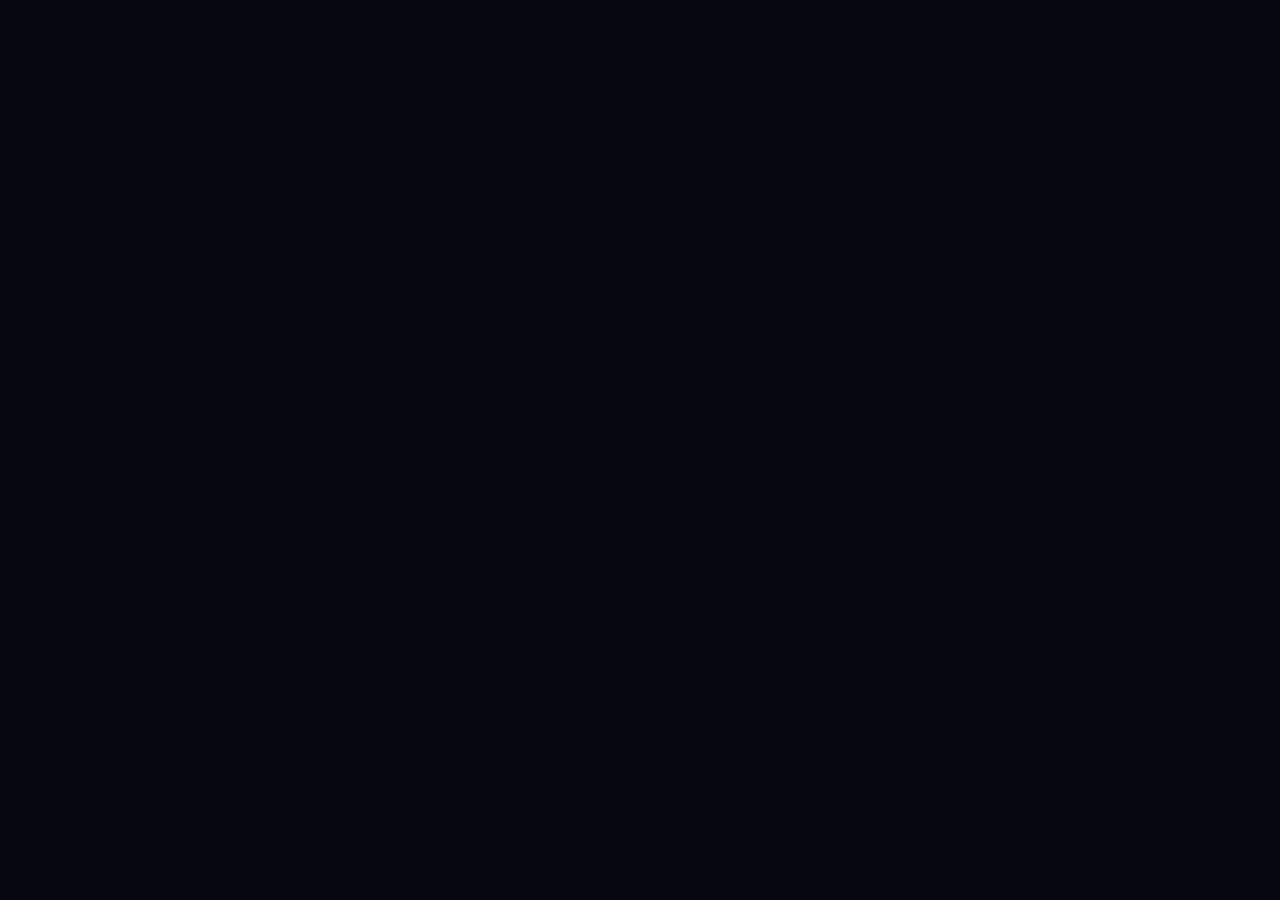
==== index.html @ 3761b4c8 "Move portfolio files to root" ====
<!DOCTYPE html>
<html lang="fr">

<head>
  <meta charset="UTF-8">
  <meta name="viewport" content="width=device-width, initial-scale=1.0">
  <meta name="theme-color" content="#070711">
  <meta name="description" content="PortfolioAI — Un portfolio premium dédié aux ingénieurs en intelligence artificielle, spécialistes du Machine Learning et développeurs de solutions intelligentes.">
  <meta name="author" content="Votre nom">

  <title>PortfolioAI — L'intelligence en action.</title>

  <link rel="preconnect" href="https://fonts.googleapis.com">
  <link rel="preconnect" href="https://fonts.gstatic.com" crossorigin>

  <link href="https://fonts.googleapis.com/css2?family=DM+Mono:wght@400;500&family=Inter:wght@400;500;600;700;800&family=Orbitron:wght@500;600;700;800&display=swap" rel="stylesheet">

  <link rel="stylesheet" href="style.css">
</head>

<body class="intro-active">

  <!-- INTRODUCTION CINÉMATOGRAPHIQUE -->

  <!--div class="intro" id="intro" aria-label="Introduction en cours de chargement">

    <canvas id="intro-canvas"></canvas>
    <div class="intro-grid"></div>

    <div class="intro-center">

      <div class="intro-orbit orbit-a"></div>
      <div class="intro-orbit orbit-b"></div>

      <div class="intro-core">
        <span>P</span>
      </div>

      <div class="intro-wordmark">
        PORTFOLIO<span>AI</span>
      </div>

      <div class="intro-caption">
        L'INTELLIGENCE / EN ACTION
      </div>

    </div>

    <div class="intro-bottom">

      <div class="intro-status">
        <span class="pulse-dot"></span>
        <span id="intro-progress-text">
          INITIALISATION DU RÉSEAU NEURONAL
        </span>
      </div>

      <div class="intro-progress">
        <span id="intro-progress-bar"></span>
      </div>

      <div class="intro-percent" id="intro-percent">
        00%
      </div>

    </div>

    <button class="skip-intro" id="skip-intro" type="button">
      PASSER L'INTRODUCTION <span>↗</span>
    </button>

  </div>-->



<div class="intro" id="intro" aria-label="Introduction en cours de chargement">

  <canvas id="intro-canvas"></canvas>
  <div class="intro-grid"></div>

  <div class="intro-center intro-new">

    <div class="neural-ring neural-ring-one"></div>
    <div class="neural-ring neural-ring-two"></div>
    <div class="neural-ring neural-ring-three"></div>

    <div class="intro-network">
      <span class="network-node node-a"></span>
      <span class="network-node node-b"></span>
      <span class="network-node node-c"></span>
      <span class="network-node node-d"></span>
      <span class="network-node node-e"></span>
    </div>

    <div class="intro-core">
      <span>AI</span>
    </div>

    <div class="intro-wordmark">
      PORTFOLIO<span>AI</span>
    </div>

    <div class="intro-caption">
      THINK / CREATE / INNOVATE
    </div>

  </div>

  <div class="intro-bottom">
    <div class="intro-status">
      <span class="pulse-dot"></span>
      <span id="intro-progress-text">INITIALISATION DU RÉSEAU NEURONAL</span>
    </div>

    <div class="intro-progress">
      <span id="intro-progress-bar"></span>
    </div>

    <div class="intro-percent" id="intro-percent">00%</div>
  </div>

  <!--button class="skip-intro" id="skip-intro" type="button">
    PASSER L'INTRODUCTION <span>↗</span>
  </button>

</div>


  <main id="main-site" class="main-site">

    <canvas id="universe-canvas" aria-hidden="true"></canvas>

    <div class="ambient ambient-one"></div>
    <div class="ambient ambient-two"></div>

    <!-- NAVIGATION -->

    <header class="navbar">

      <a class="brand" href="#home" aria-label="Accueil PortfolioAI">
        PORTFOLIO<span>AI.</span>
      </a>

      <nav class="nav-links" aria-label="Navigation principale">
        <a href="#home" class="active">Accueil</a>
        <a href="#about">À propos</a>
        <a href="#expertise">Expertises</a>
        <a href="#technology">Technologies</a>
        <a href="#projects">Projets</a>
        <a href="#journey">Parcours</a>
        <a href="#contact">Contact</a>
      </nav>

      <div class="nav-actions">

        <button
          class="icon-button"
          id="theme-toggle"
          type="button"
          aria-label="Passer au thème clair"
          title="Changer de thème"
        >☼</button>

        <button
          class="icon-button menu-toggle"
          id="menu-toggle"
          type="button"
          aria-label="Ouvrir le menu"
          aria-expanded="false"
        >☰</button>

      </div>

    </header>

    <!-- MENU MOBILE -->

    <div class="mobile-menu" id="mobile-menu">

      <button
        class="mobile-close"
        id="close-menu"
        type="button"
        aria-label="Fermer le menu"
      >×</button>

      <nav aria-label="Navigation mobile">
        <a href="#home">Accueil <span>01</span></a>
        <a href="#about">À propos <span>02</span></a>
        <a href="#expertise">Expertises <span>03</span></a>
        <a href="#technology">Technologies <span>04</span></a>
        <a href="#projects">Projets <span>05</span></a>
        <a href="#journey">Parcours <span>06</span></a>
        <a href="#contact">Contact <span>07</span></a>
      </nav>

      <p>L'INTELLIGENCE / EN ACTION</p>

    </div>

    <!-- SECTION HERO -->

    <section class="hero section-shell" id="home">

      <!-- VIDEO BACKGROUND -->

      <video class="hero-video" autoplay muted loop playsinline aria-hidden="true">
        <source src="../assets/vidro.mp4" type="video/mp4">
      </video>

      <div class="hero-copy">

        <div class="eyebrow">
          <span class="status-dot"></span>
          PORTFOLIO TECHNOLOGIQUE
          <span class="eyebrow-line"></span>
          <span class="mono">DEPUIS 2026</span>
        </div>

        <p class="hero-kicker">
          BONJOUR, JE SUIS <span id="hero-name">ALEX MORGAN</span>.
        </p>

        <h1>
          CONCEVOIR<br>
          <span class="gradient-text">L'INATTENDU.</span>
        </h1>

        <p class="hero-description">
          Je transforme des idées ambitieuses et des problématiques complexes
          en solutions numériques innovantes, en associant expertise technique,
          créativité et approche centrée sur l'utilisateur.
        </p>

        <div class="hero-actions">

          <a class="button button-primary" href="#projects">
            Découvrir mes projets <span>↗</span>
          </a>

          <a class="button button-ghost" href="#contact">
            Entrer en contact <span>↗</span>
          </a>

        </div>

        <div class="hero-meta">
          <span><i></i> OUVERT AUX COLLABORATIONS</span>
          <span class="meta-divider"></span>
          <span>LOCALISATION : VOTRE VILLE</span>
        </div>

        <div class="hero-specialties">
          <span>INTELLIGENCE ARTIFICIELLE</span>
          <span>INNOVATION NUMÉRIQUE</span>
          <span>DÉVELOPPEMENT LOGICIEL</span>
        </div>

      </div>

      <div class="hero-scroll">
        <span>DÉFILER POUR EXPLORER</span>
        <i></i>
      </div>

      <div class="hero-index mono">01 — 07</div>

    </section>

    <!-- CHIFFRES CLÉS -->

    <section class="metrics section-shell reveal" aria-label="Aperçu du portfolio">

      <div class="metric">
        <strong data-count="06">06</strong>
        <span>PROJETS DE DÉMONSTRATION</span>
      </div>

      <div class="metric">
        <strong data-count="04">04</strong>
        <span>DOMAINES D'EXPERTISE</span>
      </div>

      <div class="metric">
        <strong data-count="12">12</strong>
        <span>TECHNOLOGIES</span>
      </div>

      <div class="metric">
        <strong>∞</strong>
        <span>IDÉES À EXPLORER</span>
      </div>

    </section>

    <!-- À PROPOS -->

    <section class="section-shell section-block" id="about">

      <div class="section-heading reveal">

        <div>
          <p class="section-index">01 / MA PHILOSOPHIE</p>

          <h2>
            LA CURIOSITÉ EN MOTEUR.<br>
            <span class="gradient-text">L'INNOVATION EN OBJECTIF.</span>
          </h2>
        </div>

        <p class="section-intro">
          La technologie prend toute sa valeur lorsqu'elle permet de concrétiser
          des idées utiles et porteuses de sens. Cette conviction guide chacune
          de mes expériences, conceptions et réalisations.
        </p>

      </div>

      <div class="about-layout">

        <div class="about-art reveal">

          <div class="about-frame">

            <div class="about-orb">
              <span>P</span>
            </div>

            <div class="about-coordinate mono">
              35°46' N<br>
              05°49' W
            </div>

            <div class="about-frame-caption">
              RÉFLÉCHIR / CONCEVOIR / AMÉLIORER
            </div>

          </div>

          <div class="about-stamp">
            PORTFOLIO<br>
            <b>LABORATOIRE AI</b>
            <span>VOL. 01 — 2026</span>
          </div>

        </div>

        <div class="about-content reveal">

          <p class="lead">
            Un esprit créatif à la rencontre de
            <span>la technologie</span>, de l'ingénierie et de l'innovation.
          </p>

          <p>
            J'aime transformer des problématiques complexes en solutions
            techniques structurées et accessibles. Mon approche associe
            expérimentation, rigueur dans le développement et attention
            portée aux besoins des utilisateurs.
          </p>

          <p>
            De la conception de modèles prédictifs à l'intégration de
            technologies intelligentes dans des applications, je considère
            qu'une excellente solution technologique doit être avant tout
            utile, compréhensible et responsable.
          </p>

          <div class="about-facts">

            <div>
              <span>01</span>
              <b>Esprit d'analyse</b>
              <small>Apprendre, expérimenter et remettre en question.</small>
            </div>

            <div>
              <span>02</span>
              <b>Vision produit</b>
              <small>Transformer des idées en expériences concrètes.</small>
            </div>

            <div>
              <span>03</span>
              <b>Approche humaine</b>
              <small>Créer avec clarté, attention et responsabilité.</small>
            </div>

          </div>

          <a class="text-link" href="#contact">
            ÉCHANGEONS ENSEMBLE <span>↗</span>
          </a>

        </div>

      </div>

    </section>

    <!-- EXPERTISES 

    <section class="section-shell section-block" id="expertise">

      <div class="section-heading reveal">

        <div>
          <p class="section-index">02 / MES DOMAINES</p>

          <h2>
            DOMAINES<br>
            <span class="gradient-text">D'EXPERTISE.</span>
          </h2>
        </div>

        <p class="section-intro">
          Un ensemble de compétences complémentaires pour concevoir,
          développer et intégrer des solutions technologiques innovantes.
        </p>

      </div>

      <div class="expertise-grid" id="expertise-grid"></div>

    </section>-->

    
<!-- EXPERTISES -->

<section class="section-shell section-block" id="expertise">

  <div class="section-heading reveal">

    <div>
      <p class="section-index">02 / MES DOMAINES</p>

      <h2>
        DOMAINES<br>
        <span class="gradient-text">D'EXPERTISE.</span>
      </h2>
    </div>

    <p class="section-intro">
      Un ensemble de compétences complémentaires pour concevoir,
      développer et intégrer des solutions technologiques innovantes.
    </p>

  </div>

  <div class="expertise-grid" id="expertise-grid"></div>

  <!-- AI ROBOT -->

  <div class="domains-robot">

    <div class="robot-aura"></div>

    <div class="robot">

      <div class="robot-antenna"></div>

      <div class="robot-head">

        <div class="robot-ear left"></div>
        <div class="robot-ear right"></div>

        <div class="robot-face">
          <span class="robot-eye"></span>
          <span class="robot-eye"></span>
        </div>

      </div>

      <div class="robot-neck"></div>

      <div class="robot-body">

        <div class="robot-light"></div>
        <div class="robot-chest">AI</div>

      </div>

      <div class="robot-arm left"></div>
      <div class="robot-arm right"></div>

      <div class="robot-leg left"></div>
      <div class="robot-leg right"></div>

    </div>

    <p class="robot-caption">ARTIFICIAL INTELLIGENCE</p>

    <span class="robot-subcaption">
      THINK / CREATE / INNOVATE
    </span>

  </div>

</section>


    <!-- TECHNOLOGIES -->

    <section class="section-shell section-block" id="technology">

      <div class="section-heading reveal">

        <div>
          <p class="section-index">03 / MON ENVIRONNEMENT TECHNIQUE</p>

          <h2>
            LA TECHNOLOGIE<br>
            <span class="gradient-text">EN ACTION.</span>
          </h2>
        </div>

        <p class="section-intro">
          Les outils prennent toute leur valeur lorsqu'ils permettent
          de résoudre des problèmes concrets. Voici les technologies
          qui constituent la base de mes réalisations.
        </p>

      </div>

      <div class="technology-layout">

        <div class="technology-intro reveal">

          <span class="tech-orbit">✳</span>

          <p class="mono">ENVIRONNEMENT TECHNIQUE / 2026</p>

          <h3>
            De la donnée brute<br>
            à l'impact concret.
          </h3>

          <p>
            Un écosystème flexible couvrant le développement de modèles,
            l'ingénierie logicielle, le traitement des données
            et le déploiement d'applications.
          </p>

          <div class="tech-note">
            <span class="pulse-dot"></span>
            EN CONSTANTE ÉVOLUTION
          </div>

        </div>

        <div class="technology-groups" id="technology-groups"></div>

      </div>

      <div class="skill-strip reveal" id="skill-strip"></div>

    </section>

    <!-- PROJETS -->

    <section class="section-shell section-block" id="projects">

      <div class="section-heading reveal">

        <div>
          <p class="section-index">04 / MES RÉALISATIONS</p>

          <h2>
            DES IDÉES<br>
            <span class="gradient-text">AU CONCRET.</span>
          </h2>
        </div>

        <p class="section-intro">
          Une sélection de projets conceptuels et de démonstrations
          techniques. Chaque réalisation explore une manière différente
          de transformer la technologie en valeur ajoutée.
        </p>

      </div>

      <div class="project-toolbar reveal">

        <div class="project-filters" id="project-filters">

          <button class="filter-btn active" data-filter="all">
            TOUS <span>06</span>
          </button>

          <button class="filter-btn" data-filter="ml">
            APPRENTISSAGE AUTOMATIQUE
          </button>

          <button class="filter-btn" data-filter="vision">
            VISION PAR ORDINATEUR
          </button>

          <button class="filter-btn" data-filter="genai">
            IA GÉNÉRATIVE
          </button>

          <button class="filter-btn" data-filter="data">
            SCIENCE DES DONNÉES
          </button>

        </div>

        <span class="mono project-count" id="project-count">
          06 PROJETS
        </span>

      </div>

      <div class="projects-grid" id="projects-grid"></div>

    </section>

    <!-- PARCOURS -->

    <section class="section-shell section-block" id="journey">

      <div class="section-heading reveal">

        <div>
          <p class="section-index">05 / MON PARCOURS</p>

          <h2>
            APPRENDRE SANS CESSE.<br>
            <span class="gradient-text">PROGRESSER TOUJOURS.</span>
          </h2>
        </div>

        <p class="section-intro">
          Une présentation du parcours professionnel et académique,
          des expériences pratiques et des différentes étapes
          de développement des compétences.
        </p>

      </div>

      <div class="journey-grid">

        <div class="journey-column reveal">

          <div class="column-heading">
            <span>01</span>
            <h3>EXPÉRIENCE PROFESSIONNELLE</h3>
          </div>

          <div class="timeline" id="experience-list"></div>

        </div>

        <div class="journey-column reveal">

          <div class="column-heading">
            <span>02</span>
            <h3>FORMATION</h3>
          </div>

          <div class="timeline" id="education-list"></div>

        </div>

      </div>

      <div class="certifications reveal">

        <div class="column-heading">
          <span>03</span>
          <h3>FORMATIONS ET CERTIFICATIONS</h3>
        </div>

        <div class="certification-list" id="certification-list"></div>

      </div>

    </section>

    <!-- RECHERCHE ET SERVICES -->

    <section class="section-shell section-block" id="research">

      <div class="section-heading reveal">

        <div>
          <p class="section-index">06 / AU-DELÀ DU CODE</p>

          <h2>
            DES QUESTIONS QUI<br>
            <span class="gradient-text">FONT AVANCER.</span>
          </h2>
        </div>

        <p class="section-intro">
          Les projets les plus intéressants commencent souvent par
          une meilleure question. Ces thématiques reflètent des
          centres d'intérêt et des pistes d'exploration.
        </p>

      </div>

      <div class="research-grid" id="research-grid"></div>

      <div class="services-heading reveal">

        <p class="section-index">MES DOMAINES D'INTERVENTION</p>

        <h3>
          DE L'IDÉE À LA<br>
          <span class="gradient-text">RÉALISATION.</span>
        </h3>

      </div>

      <div class="services-grid" id="services-grid"></div>

    </section>

    <!-- CONTACT -->

    <section class="section-shell section-block contact-section" id="contact">

      <div class="contact-panel reveal">

        <div class="contact-visual">

          <div class="contact-signal signal-a"></div>
          <div class="contact-signal signal-b"></div>
          <div class="contact-signal signal-c"></div>

          <div class="contact-center">
            P<span>AI</span>
          </div>

          <p class="mono">CANAL OUVERT / 24.7</p>

        </div>

        <div class="contact-copy">

          <p class="section-index">07 / DONNONS VIE À VOS IDÉES</p>

          <h2>
            UN PROJET<br>
            <span class="gradient-text">À CONCRÉTISER ?</span>
          </h2>

          <p>
            Vous avez une idée ambitieuse, une problématique à résoudre
            ou un projet qui nécessite une approche technologique innovante ?
            Échangeons sur les possibilités de collaboration.
          </p>

          <div class="contact-details">

            <a id="contact-email" href="mailto:hello@example.com">
              hello@example.com
            </a>

            <span id="contact-location">
              Votre ville, votre pays
            </span>

          </div>

          <div class="social-links">

            <a id="linkedin-link" href="#" target="_blank" rel="noopener">
              LINKEDIN ↗
            </a>

            <a id="github-link" href="#" target="_blank" rel="noopener">
              GITHUB ↗
            </a>

            <a id="scholar-link" href="#" target="_blank" rel="noopener">
              GOOGLE SCHOLAR ↗
            </a>

          </div>

        </div>

      </div>

      <form class="contact-form reveal" id="contact-form">

        <div class="form-heading">

          <span class="section-index">ENVOYER UN MESSAGE</span>
          <span class="mono">FORMULAIRE / 001</span>

        </div>

        <div class="form-row">

          <label>
            VOTRE NOM
            <input
              name="name"
              type="text"
              placeholder="Votre nom"
              required
            >
          </label>

          <label>
            ADRESSE E-MAIL
            <input
              name="email"
              type="email"
              placeholder="vous@exemple.com"
              required
            >
          </label>

        </div>

        <label>
          OBJET
          <input
            name="subject"
            type="text"
            placeholder="Quel est le sujet de votre message ?"
            required
          >
        </label>

        <label>
          MESSAGE
          <textarea
            name="message"
            rows="5"
            placeholder="Présentez-nous brièvement votre idée ou votre projet..."
            required
          ></textarea>
        </label>

        <button class="button button-primary" type="submit">
          PRÉPARER L'E-MAIL <span>↗</span>
        </button>

        <p class="form-note" id="form-note">
          Ce formulaire de démonstration ouvre votre application de messagerie
          par défaut. Connectez un service backend pour recevoir directement
          les messages.
        </p>

      </form>

    </section>

    <!-- PIED DE PAGE -->

    <footer class="footer section-shell">

      <div class="footer-top">

        <a class="brand" href="#home">
          PORTFOLIO<span>AI.</span>
        </a>

        <p>
          CONCEVOIR L'INTELLIGENCE.<br>
          IMAGINER LE FUTUR.
        </p>

        <a class="back-top" href="#home">
          RETOUR EN HAUT ↑
        </a>

      </div>

      <div class="footer-bottom">

        <span>
          © <span id="year"></span> PORTFOLIOAI. MODÈLE DE PORTFOLIO.
        </span>

        <span>
          CONÇU POUR LES SPÉCIALISTES DE L'INTELLIGENCE ARTIFICIELLE.
        </span>

        <span class="mono">
          FIN DE TRANSMISSION_
        </span>

      </div>

    </footer>

    <button
      class="back-to-top"
      id="back-to-top"
      type="button"
      aria-label="Retour en haut de page"
    >↑</button>

  </main>

  <!-- FENÊTRE DÉTAILS DU PROJET -->

  <div class="project-modal" id="project-modal" aria-hidden="true">

    <div class="modal-backdrop" data-close-modal></div>

    <article
      class="modal-card"
      role="dialog"
      aria-modal="true"
      aria-labelledby="modal-title"
    >

      <button
        class="modal-close"
        id="modal-close"
        type="button"
        aria-label="Fermer les détails du projet"
      >×</button>

      <div id="modal-content"></div>

    </article>

  </div>

  <script src="script.js"></script>

</body>
</html>
---- style.css ----
/* ==========================================================
   SYNAPSE AI — PREMIUM PORTFOLIO TEMPLATE
   Dark / Light themes • Responsive • Cinematic motion
========================================================== */
:root{
  color-scheme:dark;
  --bg:#070711;--bg-2:#0b0b18;--panel:#101020;--panel-2:#141428;
  --text:#f4f5ff;--muted:#9699b1;--faint:#626780;
  --cyan:#49e8f5;--purple:#a77bff;--blue:#6b8cff;
  --line:rgba(190,205,255,.13);--line-strong:rgba(73,232,245,.28);
  --glass:rgba(15,17,35,.72);--shadow:0 25px 80px rgba(0,0,0,.35);
  --gradient:linear-gradient(115deg,var(--cyan),#8d9cff 52%,var(--purple));
  --heading:"Orbitron",sans-serif;--body:"Inter",sans-serif;--mono:"DM Mono",monospace;
  --max:1200px;--ease:cubic-bezier(.2,.75,.25,1);
}
body.light-theme{
  color-scheme:light;
  --bg:#f4f6fc;--bg-2:#edf0f9;--panel:#fff;--panel-2:#f8f9ff;
  --text:#15182c;--muted:#626a83;--faint:#858ca2;
  --line:rgba(30,42,82,.13);--line-strong:rgba(20,153,176,.3);
  --glass:rgba(255,255,255,.82);--shadow:0 25px 70px rgba(42,57,100,.11);
}
*{box-sizing:border-box;margin:0;padding:0}
html{scroll-behavior:smooth;scroll-padding-top:100px}
body{font-family:var(--body);background:var(--bg);color:var(--text);line-height:1.7;overflow-x:hidden;transition:background .4s,color .4s}
body.no-scroll{overflow:hidden}
button,input,textarea{font:inherit}
button,a{-webkit-tap-highlight-color:transparent}
button{cursor:pointer}
a{color:inherit;text-decoration:none}
::selection{background:var(--cyan);color:#071018}
::-webkit-scrollbar{width:8px}::-webkit-scrollbar-track{background:var(--bg)}::-webkit-scrollbar-thumb{background:linear-gradient(var(--cyan),var(--purple));border-radius:10px}
.gradient-text{background:var(--gradient);-webkit-background-clip:text;background-clip:text;color:transparent}
.mono{font-family:var(--mono)}
.section-shell{width:min(var(--max),calc(100% - 64px));margin-inline:auto;position:relative}
.section-block{padding-block:125px}
.main-site{position:relative;isolation:isolate;min-height:100vh;opacity:1;visibility:visible}
#universe-canvas{position:fixed;inset:0;width:100%;height:100%;z-index:-2;pointer-events:none;opacity:.34}
.ambient{position:fixed;width:420px;height:420px;border-radius:50%;filter:blur(100px);opacity:.12;z-index:-1;pointer-events:none}
.ambient-one{background:var(--cyan);top:10%;left:-260px}.ambient-two{background:var(--purple);right:-260px;top:48%}

/* INTRO */
.intro{position:fixed;inset:0;z-index:10000;background:#05050d;display:grid;place-items:center;overflow:hidden;opacity:1;visibility:visible;transition:opacity 1s ease,visibility 1s ease}
.intro.hidden{opacity:0;visibility:hidden;pointer-events:none}
#intro-canvas{position:absolute;inset:0;width:100%;height:100%;opacity:.85}
.intro-grid{position:absolute;inset:0;background-image:linear-gradient(rgba(90,190,220,.045) 1px,transparent 1px),linear-gradient(90deg,rgba(90,190,220,.045) 1px,transparent 1px);background-size:55px 55px;mask-image:radial-gradient(ellipse at center,#000 5%,transparent 75%)}
.intro-center{position:relative;width:300px;height:300px;display:grid;place-items:center}
.intro-core{width:94px;height:94px;border:1px solid rgba(73,232,245,.7);border-radius:28px;display:grid;place-items:center;transform:rotate(45deg);background:linear-gradient(145deg,rgba(73,232,245,.16),rgba(167,123,255,.13));box-shadow:0 0 50px rgba(73,232,245,.2),inset 0 0 35px rgba(73,232,245,.15);animation:corePulse 2.4s ease-in-out infinite}
.intro-core span{font:800 38px var(--heading);color:#eaffff;transform:rotate(-45deg);text-shadow:0 0 22px var(--cyan)}
.intro-orbit{position:absolute;border:1px solid rgba(73,232,245,.25);border-radius:50%;width:210px;height:210px;animation:orbit 8s linear infinite}
.orbit-a{border-left-color:var(--cyan);border-bottom-color:transparent}.orbit-b{width:270px;height:145px;border-color:rgba(167,123,255,.4);transform:rotate(-35deg);animation:orbit 11s linear infinite reverse}
.intro-wordmark{position:absolute;top:calc(50% + 105px);font:700 17px var(--heading);letter-spacing:5px;color:#f6fbff}
.intro-wordmark span{color:var(--cyan)}
.intro-caption{position:absolute;top:calc(50% + 135px);font:10px var(--mono);letter-spacing:3px;color:#77839d}
.intro-bottom{position:absolute;bottom:9%;left:50%;transform:translateX(-50%);width:min(410px,75vw);color:#aeb9cb}
.intro-status{font:10px var(--mono);letter-spacing:2px;display:flex;gap:10px;align-items:center;margin-bottom:13px}
.pulse-dot,.status-dot{display:inline-block;width:7px;height:7px;border-radius:50%;background:var(--cyan);box-shadow:0 0 12px var(--cyan);animation:pulse 1.4s infinite}
.intro-progress{height:2px;background:rgba(255,255,255,.14);overflow:hidden}
#intro-progress-bar{display:block;height:100%;width:0;background:linear-gradient(90deg,var(--cyan),var(--purple));box-shadow:0 0 15px var(--cyan);transition:width .08s linear}
.intro-percent{font:10px var(--mono);text-align:right;margin-top:8px;color:var(--cyan)}
.skip-intro{position:absolute;right:5%;bottom:8%;border:1px solid rgba(255,255,255,.2);background:transparent;color:#dce6f7;padding:11px 15px;font:10px var(--mono);letter-spacing:1.5px;transition:.3s}
.skip-intro:hover{border-color:var(--cyan);color:var(--cyan)}
@keyframes corePulse{50%{box-shadow:0 0 80px rgba(73,232,245,.4),inset 0 0 45px rgba(73,232,245,.25);transform:rotate(45deg) scale(1.06)}}
@keyframes orbit{to{transform:rotate(360deg)}}
@keyframes pulse{50%{opacity:.35;transform:scale(.7)}}

/* NAV */
.navbar{height:88px;width:min(var(--max),calc(100% - 64px));margin:auto;display:flex;align-items:center;justify-content:space-between;border-bottom:1px solid var(--line);position:relative;z-index:20}
.brand{font:800 17px var(--heading);letter-spacing:1.5px}.brand span{color:var(--cyan)}
.nav-links{display:flex;gap:27px;align-items:center}.nav-links a{font:10px var(--mono);letter-spacing:.6px;color:var(--muted);transition:.25s}.nav-links a:hover,.nav-links a.active{color:var(--text)}
.nav-links a.active:after{content:"";display:block;width:15px;height:2px;background:var(--cyan);margin-top:7px}
.nav-actions{display:flex;gap:9px}.icon-button{width:39px;height:39px;border:1px solid var(--line);border-radius:50%;background:var(--glass);color:var(--text);font-size:19px;transition:.25s}.icon-button:hover{border-color:var(--cyan);color:var(--cyan);transform:translateY(-2px)}.menu-toggle{display:none}
.mobile-menu{display:none}

/* HERO */
.hero{min-height:680px;padding-block:100px 115px;display:grid;grid-template-columns:1.05fr .95fr;align-items:center;gap:35px}
.hero-copy{position:relative;z-index:2}.eyebrow,.section-index{font:10px var(--mono);letter-spacing:2px;color:var(--cyan);display:flex;align-items:center;gap:10px}.eyebrow-line{width:42px;height:1px;background:var(--line-strong)}.eyebrow .mono{color:var(--faint);font-size:9px}
.hero-kicker{margin-top:35px;color:var(--muted);font:11px var(--mono);letter-spacing:2px}.hero-kicker span{color:var(--text)}
.hero h1{font:800 clamp(44px,6vw,79px)/1.12 var(--heading);letter-spacing:-3px;margin:15px 0 22px}.hero-description{max-width:540px;color:var(--muted);font-size:15px;line-height:1.9}
.hero-actions{display:flex;flex-wrap:wrap;gap:13px;margin-top:32px}.button{display:inline-flex;align-items:center;justify-content:center;gap:20px;padding:14px 19px;font:10px var(--mono);letter-spacing:.7px;border:1px solid var(--line);transition:transform .25s,border .25s,background .25s}.button:hover{transform:translateY(-3px)}.button-primary{background:linear-gradient(110deg,rgba(73,232,245,.15),rgba(167,123,255,.15));border-color:rgba(73,232,245,.5);color:var(--text)}.button-primary:hover{border-color:var(--cyan);box-shadow:0 10px 35px rgba(73,232,245,.12)}.button-primary span{font-size:16px;color:var(--cyan)}.button-ghost{color:var(--muted)}.button-ghost:hover{color:var(--text);border-color:var(--cyan)}
.hero-meta{display:flex;align-items:center;gap:15px;margin-top:33px;color:var(--faint);font:9px var(--mono);letter-spacing:1px}.hero-meta span:first-child{display:flex;align-items:center;gap:8px}.hero-meta i{width:6px;height:6px;border-radius:50%;background:#6ef0ad;box-shadow:0 0 10px #6ef0ad}.meta-divider{width:24px;height:1px;background:var(--line)}
.hero-specialties{display:flex;flex-wrap:wrap;gap:8px;margin-top:26px}.hero-specialties span{font:8px var(--mono);letter-spacing:1px;color:var(--muted);border:1px solid var(--line);padding:7px 9px}
.hero-visual{height:500px;position:relative;display:grid;place-items:center;isolation:isolate}.visual-grid{position:absolute;inset:4%;background-image:linear-gradient(var(--line) 1px,transparent 1px),linear-gradient(90deg,var(--line) 1px,transparent 1px);background-size:38px 38px;mask-image:radial-gradient(ellipse,#000,transparent 72%);opacity:.5}.visual-glow{position:absolute;width:270px;height:270px;border-radius:50%;background:radial-gradient(circle,rgba(73,232,245,.2),rgba(167,123,255,.1) 45%,transparent 72%);filter:blur(20px)}
.core-rings{position:absolute;border:1px solid rgba(73,232,245,.3);border-radius:50%;transform:rotate(-25deg)}.ring-outer{width:390px;height:240px;border-style:dashed;animation:orbit 30s linear infinite}.ring-middle{width:330px;height:330px;border-color:rgba(167,123,255,.4);animation:orbit 22s linear infinite reverse}.ring-inner{width:230px;height:230px;border-top-color:var(--cyan);border-bottom-color:transparent;animation:orbit 12s linear infinite}
.neural-core{width:160px;height:160px;border-radius:42%;display:grid;place-items:center;background:linear-gradient(145deg,rgba(73,232,245,.18),rgba(167,123,255,.16));border:1px solid rgba(73,232,245,.5);box-shadow:0 0 70px rgba(73,232,245,.16),inset 0 0 45px rgba(73,232,245,.14);transform:rotate(45deg);animation:float 5s ease-in-out infinite}.core-inner{transform:rotate(-45deg);display:flex;flex-direction:column;align-items:center}.core-inner span{font:800 54px var(--heading);color:#fff;text-shadow:0 0 25px var(--cyan)}.core-inner small{font:8px var(--mono);letter-spacing:2px;color:var(--cyan);text-align:center}
.orbit-node{position:absolute;border:1px solid var(--line-strong);background:var(--glass);backdrop-filter:blur(10px);padding:9px 12px;font:9px var(--mono);color:var(--cyan);box-shadow:var(--shadow)}.orbit-node b{color:var(--text);font-weight:500;margin-left:6px}.node-one{top:18%;left:3%}.node-two{right:1%;top:43%}.node-three{bottom:13%;left:13%}
.visual-label{position:absolute;display:flex;flex-direction:column;gap:4px;font:8px var(--mono);letter-spacing:1px;color:var(--faint)}.visual-label b{font-weight:500;color:var(--cyan)}.label-top{top:6%;right:5%}.label-bottom{bottom:5%;right:5%}.visual-cross{position:absolute;color:var(--cyan);opacity:.6;font:18px var(--mono)}.cross-one{top:24%;right:17%}.cross-two{bottom:25%;left:4%}
@keyframes float{50%{transform:rotate(45deg) translateY(-12px)}}
.hero-scroll{position:absolute;bottom:30px;left:0;display:flex;align-items:center;gap:14px;color:var(--faint);font:9px var(--mono);letter-spacing:1.5px}.hero-scroll i{height:1px;width:50px;background:var(--cyan);position:relative}.hero-scroll i:after{content:"";position:absolute;right:0;top:-3px;width:7px;height:7px;border-right:1px solid var(--cyan);border-top:1px solid var(--cyan);transform:rotate(45deg)}
.hero-index{position:absolute;bottom:30px;right:0;color:var(--faint);font-size:10px}

/* METRICS */
.metrics{display:grid;grid-template-columns:repeat(4,1fr);border-block:1px solid var(--line);padding-block:29px}
.metric{padding:4px 30px;border-right:1px solid var(--line);display:flex;align-items:center;gap:15px}.metric:first-child{padding-left:0}.metric:last-child{border:0}.metric strong{font:600 29px var(--heading);color:var(--text)}.metric span{font:9px var(--mono);letter-spacing:1px;color:var(--muted);max-width:95px;line-height:1.5}

/* SECTION HEADINGS */
.section-heading{display:grid;grid-template-columns:1.1fr .7fr;align-items:end;gap:60px;margin-bottom:55px}.section-index{margin-bottom:19px}.section-heading h2,.contact-copy h2{font:700 clamp(35px,4.5vw,58px)/1.22 var(--heading);letter-spacing:-1.8px}.section-intro{max-width:400px;color:var(--muted);font-size:13px;line-height:1.9;padding-bottom:6px}

/* ABOUT */
.about-layout{display:grid;grid-template-columns:.85fr 1.15fr;gap:85px;align-items:center}.about-art{position:relative;min-height:390px}.about-frame{position:absolute;inset:0 45px 25px 0;border:1px solid var(--line);background:linear-gradient(145deg,rgba(73,232,245,.07),rgba(167,123,255,.06));overflow:hidden;display:grid;place-items:center}.about-frame:before,.about-frame:after{content:"";position:absolute;width:170px;height:170px;border:1px solid var(--line);transform:rotate(45deg)}.about-frame:after{width:260px;height:260px;border-color:rgba(73,232,245,.13)}
.about-orb{width:145px;height:145px;border:1px solid var(--cyan);border-radius:40%;display:grid;place-items:center;transform:rotate(45deg);background:radial-gradient(circle,rgba(73,232,245,.18),rgba(167,123,255,.08));box-shadow:0 0 65px rgba(73,232,245,.15)}.about-orb span{font:800 55px var(--heading);color:var(--text);transform:rotate(-45deg);text-shadow:0 0 22px var(--cyan)}
.about-coordinate{position:absolute;top:22px;left:22px;color:var(--faint);font-size:9px;line-height:1.8}.about-frame-caption{position:absolute;bottom:17px;left:20px;color:var(--cyan);font:9px var(--mono);letter-spacing:2px}.about-stamp{position:absolute;right:0;bottom:0;padding:17px 21px;background:var(--panel-2);border:1px solid var(--line);font:11px var(--heading);letter-spacing:2px;line-height:1.6;box-shadow:var(--shadow)}.about-stamp b{color:var(--cyan)}.about-stamp span{display:block;color:var(--faint);font:8px var(--mono);margin-top:7px}
.about-content .lead{font-size:24px;font-weight:600;line-height:1.45;margin-bottom:20px}.about-content .lead span{color:var(--cyan)}.about-content>p:not(.lead){font-size:13px;color:var(--muted);line-height:1.95;margin-bottom:15px}
.about-facts{display:grid;grid-template-columns:repeat(3,1fr);gap:14px;margin:30px 0}.about-facts div{border-top:1px solid var(--line);padding-top:13px}.about-facts span{font:9px var(--mono);color:var(--cyan)}.about-facts b{display:block;font-size:11px;margin:7px 0}.about-facts small{display:block;color:var(--faint);font-size:10px;line-height:1.6}
.text-link{font:10px var(--mono);letter-spacing:1.5px;color:var(--cyan);display:inline-flex;gap:15px;align-items:center}.text-link span{font-size:17px}

/* EXPERTISE */
.expertise-grid{display:grid;grid-template-columns:repeat(4,1fr);gap:14px}.expertise-card{min-height:275px;padding:24px;border:1px solid var(--line);background:linear-gradient(145deg,var(--glass),transparent);position:relative;overflow:hidden;transition:.35s var(--ease)}.expertise-card:after{content:"";position:absolute;width:150px;height:150px;border-radius:50%;right:-85px;bottom:-85px;background:var(--cyan);filter:blur(70px);opacity:.12}.expertise-card:hover{transform:translateY(-7px);border-color:var(--line-strong);box-shadow:var(--shadow)}.card-top{display:flex;justify-content:space-between;align-items:center}.card-number{font:10px var(--mono);color:var(--faint)}.card-symbol{font-size:25px;color:var(--cyan)}.expertise-card h3{font-size:17px;margin:35px 0 12px}.expertise-card p{font-size:11px;line-height:1.8;color:var(--muted)}.card-tags{display:flex;flex-wrap:wrap;gap:6px;margin-top:20px}.card-tags span{font:8px var(--mono);color:var(--faint);border:1px solid var(--line);padding:5px 7px}

/* TECHNOLOGY */
.technology-layout{display:grid;grid-template-columns:.75fr 1.25fr;gap:70px}.technology-intro{padding:25px 0}.tech-orbit{width:65px;height:65px;border:1px solid var(--line-strong);border-radius:50%;display:grid;place-items:center;color:var(--cyan);font-size:30px;box-shadow:0 0 30px rgba(73,232,245,.1);margin-bottom:27px}.technology-intro>p:first-of-type{font-size:9px;color:var(--cyan);letter-spacing:2px}.technology-intro h3{font:600 25px/1.5 var(--heading);margin:14px 0}.technology-intro>p:last-of-type{font-size:12px;color:var(--muted);line-height:1.9;max-width:310px}.tech-note{margin-top:28px;color:var(--faint);font:9px var(--mono);letter-spacing:1px;display:flex;gap:10px;align-items:center}
.technology-groups{display:grid;grid-template-columns:repeat(2,1fr);gap:12px}.technology-card{border:1px solid var(--line);background:var(--glass);padding:20px}.technology-card h4{font-size:12px;margin:8px 0 14px}.technology-card .mono{font-size:8px;color:var(--cyan);letter-spacing:1.4px}.technology-items{display:flex;flex-wrap:wrap;gap:7px}.technology-items span{font-size:10px;color:var(--muted);background:var(--panel-2);border:1px solid var(--line);padding:6px 9px}
.skill-strip{display:flex;flex-wrap:wrap;gap:9px;margin-top:26px}.skill-strip span{font:9px var(--mono);color:var(--muted);border:1px solid var(--line);padding:8px 11px}

/* PROJECTS */
.project-toolbar{display:flex;justify-content:space-between;align-items:center;gap:20px;margin-bottom:25px}.project-filters{display:flex;flex-wrap:wrap;gap:7px}.filter-btn{border:1px solid var(--line);background:transparent;color:var(--muted);padding:9px 12px;font:8px var(--mono);letter-spacing:.7px;transition:.25s}.filter-btn:hover,.filter-btn.active{border-color:var(--cyan);color:var(--text);background:rgba(73,232,245,.07)}.filter-btn span{color:var(--cyan);margin-left:4px}.project-count{font-size:9px;color:var(--faint);white-space:nowrap}
.projects-grid{display:grid;grid-template-columns:repeat(3,1fr);gap:16px}.project-card{border:1px solid var(--line);background:var(--glass);overflow:hidden;transition:.35s var(--ease);display:flex;flex-direction:column}.project-card:hover{transform:translateY(-6px);border-color:var(--line-strong);box-shadow:var(--shadow)}.project-visual{height:190px;position:relative;overflow:hidden;display:grid;place-items:center;background:radial-gradient(circle at 50% 45%,rgba(73,232,245,.15),transparent 42%),linear-gradient(135deg,rgba(73,232,245,.045),rgba(167,123,255,.09))}.project-visual:before{content:"";position:absolute;inset:0;background-image:linear-gradient(var(--line) 1px,transparent 1px),linear-gradient(90deg,var(--line) 1px,transparent 1px);background-size:26px 26px;opacity:.5}.project-visual:after{content:"";position:absolute;width:150px;height:150px;border:1px solid rgba(73,232,245,.28);border-radius:50%;box-shadow:0 0 0 20px rgba(73,232,245,.025),0 0 0 40px rgba(167,123,255,.025);animation:orbit 24s linear infinite}.project-glyph{z-index:1;font:600 48px var(--heading);color:var(--cyan);text-shadow:0 0 30px rgba(73,232,245,.6)}.project-id{position:absolute;top:14px;left:15px;font:9px var(--mono);color:var(--faint);z-index:2}.project-type{position:absolute;bottom:13px;right:14px;font:8px var(--mono);letter-spacing:1px;color:var(--muted);z-index:2}
.project-body{padding:22px;display:flex;flex-direction:column;flex:1}.project-category{font:8px var(--mono);letter-spacing:1.5px;color:var(--cyan)}.project-body h3{font-size:18px;margin:9px 0 7px}.project-body>p{font-size:11px;line-height:1.8;color:var(--muted);min-height:60px}.project-tech{display:flex;flex-wrap:wrap;gap:6px;margin:16px 0 20px}.project-tech span{font:8px var(--mono);color:var(--faint);border:1px solid var(--line);padding:5px 7px}.project-open{margin-top:auto;border:0;border-top:1px solid var(--line);padding:13px 0 0;background:none;color:var(--text);display:flex;justify-content:space-between;font:9px var(--mono);letter-spacing:1px}.project-open span{color:var(--cyan);font-size:15px}

/* JOURNEY */
.journey-grid{display:grid;grid-template-columns:1fr 1fr;gap:70px}.column-heading{display:flex;align-items:center;gap:14px;border-bottom:1px solid var(--line);padding-bottom:17px;margin-bottom:23px}.column-heading>span{font:10px var(--mono);color:var(--cyan)}.column-heading h3{font:12px var(--heading);letter-spacing:1.5px}.timeline-item{position:relative;padding:0 0 28px 24px;border-left:1px solid var(--line)}.timeline-item:before{content:"";position:absolute;left:-4px;top:4px;width:7px;height:7px;border-radius:50%;background:var(--cyan);box-shadow:0 0 12px var(--cyan)}.timeline-date{font:9px var(--mono);letter-spacing:1px;color:var(--cyan)}.timeline-item h4{font-size:14px;margin:7px 0 3px}.timeline-place{font-size:10px;color:var(--muted)}.timeline-item p{font-size:10px;line-height:1.8;color:var(--faint);margin-top:9px}.certifications{margin-top:35px}.certification-list{display:grid;grid-template-columns:repeat(3,1fr);gap:12px}.certification-item{border:1px solid var(--line);padding:16px;background:var(--glass)}.certification-item span{font:8px var(--mono);color:var(--cyan)}.certification-item h4{font-size:11px;margin:7px 0}.certification-item p{font-size:9px;color:var(--muted)}

/* RESEARCH & SERVICES */
.research-grid{display:grid;grid-template-columns:repeat(3,1fr);gap:13px}.research-card{border:1px solid var(--line);padding:22px;background:var(--glass);min-height:190px}.research-card>span{font:9px var(--mono);color:var(--cyan)}.research-card h3{font-size:14px;margin:18px 0 8px}.research-card p{font-size:10px;color:var(--muted);line-height:1.8}.services-heading{margin:85px 0 25px}.services-heading h3{font:600 27px/1.4 var(--heading);margin-top:12px}.services-grid{display:grid;grid-template-columns:repeat(4,1fr);gap:12px}.service-card{border-top:1px solid var(--line-strong);padding:20px 17px;background:linear-gradient(180deg,rgba(73,232,245,.05),transparent)}.service-card span{font:10px var(--mono);color:var(--cyan)}.service-card h4{font-size:12px;margin:18px 0 8px}.service-card p{font-size:10px;color:var(--muted);line-height:1.8}

/* CONTACT */
.contact-section{padding-top:40px}.contact-panel{display:grid;grid-template-columns:.8fr 1.2fr;border:1px solid var(--line);background:var(--glass);min-height:420px}.contact-visual{position:relative;display:grid;place-items:center;overflow:hidden;border-right:1px solid var(--line);background:radial-gradient(circle,rgba(73,232,245,.12),transparent 65%)}.contact-signal{position:absolute;width:240px;height:240px;border:1px solid rgba(73,232,245,.22);border-radius:50%;animation:orbit 15s linear infinite}.signal-b{width:190px;height:190px;border-color:rgba(167,123,255,.4);animation-duration:10s;animation-direction:reverse}.signal-c{width:290px;height:100px;border-radius:50%;transform:rotate(40deg);border-color:rgba(73,232,245,.2)}.contact-center{font:800 55px var(--heading);color:var(--text);text-shadow:0 0 25px var(--cyan)}.contact-center span{color:var(--cyan);font-size:22px}.contact-visual>p{position:absolute;bottom:25px;font:9px var(--mono);letter-spacing:2px;color:var(--faint)}
.contact-copy{padding:55px}.contact-copy h2{margin:13px 0 20px}.contact-copy>p:not(.section-index){font-size:12px;color:var(--muted);line-height:1.9;max-width:500px}.contact-details{display:flex;flex-wrap:wrap;gap:20px;margin:25px 0 19px;font:10px var(--mono)}.contact-details a{color:var(--cyan)}.contact-details span{color:var(--muted)}.social-links{display:flex;gap:20px;flex-wrap:wrap}.social-links a{font:9px var(--mono);letter-spacing:1px;color:var(--muted);transition:.2s}.social-links a:hover{color:var(--cyan)}
.contact-form{margin-top:22px;border:1px solid var(--line);padding:30px;background:var(--panel)}.form-heading{display:flex;justify-content:space-between;margin-bottom:23px}.form-heading .mono{font-size:9px;color:var(--faint)}.contact-form label{display:block;font:9px var(--mono);letter-spacing:1px;color:var(--muted);margin-bottom:17px}.form-row{display:grid;grid-template-columns:1fr 1fr;gap:15px}.contact-form input,.contact-form textarea{display:block;width:100%;margin-top:9px;background:var(--bg-2);border:1px solid var(--line);padding:13px;color:var(--text);outline:0;font:11px var(--body);resize:vertical;transition:.2s}.contact-form input:focus,.contact-form textarea:focus{border-color:var(--cyan)}.contact-form .button{margin-top:4px}.form-note{font-size:9px;color:var(--faint);margin-top:14px}

/* FOOTER / MODAL */
.footer{padding-block:55px 25px;border-top:1px solid var(--line)}.footer-top{display:flex;align-items:center;justify-content:space-between;padding-bottom:35px}.footer-top p{font:9px/1.8 var(--mono);letter-spacing:1.5px;color:var(--muted)}.back-top{font:9px var(--mono);color:var(--cyan);letter-spacing:1px}.footer-bottom{border-top:1px solid var(--line);padding-top:20px;display:flex;justify-content:space-between;gap:15px;flex-wrap:wrap;font:8px var(--mono);letter-spacing:.7px;color:var(--faint)}
.back-to-top{position:fixed;right:25px;bottom:25px;width:42px;height:42px;border:1px solid var(--line-strong);background:var(--glass);color:var(--cyan);font-size:18px;z-index:30;opacity:0;visibility:hidden;transform:translateY(10px);transition:.25s}.back-to-top.visible{opacity:1;visibility:visible;transform:none}
.project-modal{position:fixed;inset:0;z-index:9000;display:grid;place-items:center;padding:20px;opacity:0;visibility:hidden;transition:.3s}.project-modal.active{opacity:1;visibility:visible}.modal-backdrop{position:absolute;inset:0;background:rgba(2,4,12,.78);backdrop-filter:blur(9px)}.modal-card{position:relative;width:min(650px,100%);max-height:85vh;overflow:auto;background:var(--panel);border:1px solid var(--line-strong);padding:38px;transform:translateY(20px);transition:.3s}.project-modal.active .modal-card{transform:none}.modal-close{position:absolute;right:16px;top:12px;border:0;background:none;color:var(--muted);font-size:28px}.modal-card .section-index{margin-bottom:13px}.modal-card h2{font:600 27px var(--heading);margin-bottom:10px}.modal-card p{font-size:12px;color:var(--muted);line-height:1.9;margin:13px 0}.modal-tech{display:flex;flex-wrap:wrap;gap:7px;margin-top:20px}.modal-tech span{font:9px var(--mono);border:1px solid var(--line);padding:7px;color:var(--cyan)}

/* REVEAL */
.reveal{opacity:0;transform:translateY(24px);transition:opacity .75s var(--ease),transform .75s var(--ease)}.reveal.is-visible{opacity:1;transform:none}
body.intro-active .main-site{opacity:1;visibility:visible}
@media(prefers-reduced-motion:reduce){*,*:before,*:after{scroll-behavior:auto!important;animation-duration:.01ms!important;animation-iteration-count:1!important;transition-duration:.01ms!important}.reveal{opacity:1;transform:none}}

/* RESPONSIVE */
@media(max-width:1050px){.nav-links{gap:14px}.nav-links a{font-size:9px}.hero{gap:5px}.hero-visual{transform:scale(.88)}.expertise-grid,.services-grid{grid-template-columns:repeat(2,1fr)}.projects-grid{grid-template-columns:repeat(2,1fr)}.technology-layout{gap:35px}}
@media(max-width:800px){.section-shell,.navbar{width:min(100% - 40px,var(--max))}.navbar{height:72px}.nav-links{display:none}.menu-toggle{display:block}.mobile-menu{display:block;position:fixed;inset:0;z-index:1000;background:var(--bg);padding:90px 9vw 40px;transform:translateX(100%);transition:transform .45s var(--ease)}.mobile-menu.active{transform:none}.mobile-close{position:absolute;right:8vw;top:25px;border:1px solid var(--line);background:none;color:var(--text);font-size:27px;width:42px;height:42px}.mobile-menu nav{display:flex;flex-direction:column}.mobile-menu nav a{font:600 clamp(23px,5vw,38px) var(--heading);padding:13px 0;border-bottom:1px solid var(--line);display:flex;justify-content:space-between}.mobile-menu nav span{font:10px var(--mono);color:var(--cyan)}.mobile-menu>p{position:absolute;bottom:35px;font:9px var(--mono);letter-spacing:2px;color:var(--faint)}
.hero{grid-template-columns:1fr;padding-block:75px 90px;min-height:auto}.hero-copy{max-width:650px}.hero-visual{height:420px;transform:none;margin-top:10px}.hero-scroll{bottom:25px}.hero-index{bottom:25px}.section-block{padding-block:90px}.section-heading{grid-template-columns:1fr;gap:20px;margin-bottom:38px}.section-intro{max-width:570px}.about-layout{gap:45px}.journey-grid{gap:35px}.contact-copy{padding:38px}.metrics{grid-template-columns:repeat(2,1fr);row-gap:20px}.metric:nth-child(2){border-right:0}.metric:nth-child(3){padding-left:0}.metric:nth-child(4){border-right:0}}
@media(max-width:560px){.section-shell,.navbar{width:calc(100% - 34px)}.hero{padding-top:62px}.hero h1{font-size:clamp(39px,12vw,59px);letter-spacing:-2px}.hero-description{font-size:13px}.hero-meta{flex-wrap:wrap}.hero-visual{height:340px;transform:scale(.9);margin-inline:-20px}.ring-outer{width:320px;height:200px}.ring-middle{width:270px;height:270px}.ring-inner{width:200px;height:200px}.neural-core{width:130px;height:130px}.core-inner span{font-size:43px}.node-one{left:0}.node-two{right:0}.node-three{left:3%}.visual-label{font-size:7px}.metrics{padding-block:22px}.metric{padding:5px 12px;gap:10px}.metric strong{font-size:23px}.metric span{font-size:8px}.section-block{padding-block:72px}.section-heading h2,.contact-copy h2{font-size:clamp(31px,9vw,44px)}.about-layout{grid-template-columns:1fr;gap:35px}.about-art{min-height:310px}.about-frame{right:35px}.about-facts{gap:9px}.about-facts b{font-size:10px}.about-facts small{font-size:9px}.expertise-grid,.projects-grid,.research-grid,.services-grid{grid-template-columns:1fr}.expertise-card{min-height:220px}.technology-layout{grid-template-columns:1fr;gap:25px}.technology-intro{padding:0}.technology-groups{grid-template-columns:1fr 1fr}.project-toolbar{align-items:flex-start;flex-direction:column}.project-filters{gap:6px}.filter-btn{padding:8px}.journey-grid{grid-template-columns:1fr;gap:35px}.certification-list{grid-template-columns:1fr}.contact-panel{grid-template-columns:1fr}.contact-visual{min-height:260px;border-right:0;border-bottom:1px solid var(--line)}.contact-copy{padding:28px 23px}.form-row{grid-template-columns:1fr;gap:0}.contact-form{padding:22px}.footer-top{align-items:flex-start;gap:20px;flex-wrap:wrap}.footer-top p{order:3;width:100%}.footer-bottom{flex-direction:column}.modal-card{padding:30px 22px}.intro-center{transform:scale(.82)}.skip-intro{right:18px;bottom:20px}.intro-bottom{bottom:10%;width:70vw}}






/* ==========================================
   PORTFOLIOAI — HERO ROBOT VISUAL
========================================== */

.hero-visual {
  position: relative;
  isolation: isolate;
  overflow: hidden;
  min-height: 520px;
  height: 520px;
  display: flex;
  align-items: center;
  justify-content: center;
}

/* Background grid */
.hero-visual .visual-grid {
  position: absolute;
  inset: 0;
  z-index: 0;
  background-image:
    linear-gradient(rgba(70, 160, 255, 0.055) 1px, transparent 1px),
    linear-gradient(90deg, rgba(70, 160, 255, 0.055) 1px, transparent 1px);
  background-size: 42px 42px;
  mask-image: radial-gradient(ellipse at center, black, transparent 75%);
  pointer-events: none;
}

/* Blue atmospheric glow */
.hero-visual .visual-glow {
  position: absolute;
  width: 75%;
  aspect-ratio: 1;
  right: 5%;
  top: 10%;
  z-index: 1;
  border-radius: 50%;
  background: radial-gradient(
    circle,
    rgba(0, 145, 255, 0.25) 0%,
    rgba(45, 70, 255, 0.12) 35%,
    transparent 72%
  );
  filter: blur(35px);
  animation: robotGlow 5s ease-in-out infinite alternate;
  pointer-events: none;
}

/* Main robot image */
.hero-robot {
  display: block;
  position: relative;
  z-index: 2;
  width: 100%;
  height: 100%;
  object-fit: contain;
  object-position: center;
  opacity: 1;
  visibility: visible;
  filter:
    drop-shadow(0 0 25px rgba(0, 153, 255, 0.22))
    drop-shadow(0 0 65px rgba(50, 80, 255, 0.13));
  animation: robotFloat 6s ease-in-out infinite;
  pointer-events: none;
}

/* Blend image with website background */
.robot-overlay {
  position: absolute;
  inset: 0;
  z-index: 3;
  pointer-events: none;
  background:
    linear-gradient(
      90deg,
      rgba(7, 7, 17, 0.25) 0%,
      transparent 30%,
      transparent 75%,
      rgba(7, 7, 17, 0.12) 100%
    ),
    linear-gradient(
      0deg,
      rgba(7, 7, 17, 0.35) 0%,
      transparent 30%,
      transparent 80%,
      rgba(7, 7, 17, 0.12) 100%
    );
}

/* Technical labels */
.hero-visual .visual-label {
  position: absolute;
  z-index: 4;
  display: flex;
  flex-direction: column;
  gap: 7px;
  padding: 12px 15px;
  background: rgba(7, 12, 28, 0.65);
  border: 1px solid rgba(91, 174, 255, 0.22);
  backdrop-filter: blur(12px);
  -webkit-backdrop-filter: blur(12px);
}

.hero-visual .visual-label span {
  color: rgba(210, 225, 255, 0.55);
  font-family: "DM Mono", monospace;
  font-size: 9px;
  letter-spacing: 1.5px;
}

.hero-visual .visual-label b {
  color: #65caff;
  font-family: "DM Mono", monospace;
  font-size: 11px;
  font-weight: 500;
  letter-spacing: 1px;
}

.hero-visual .label-top {
  top: 12%;
  left: 2%;
}

.hero-visual .label-bottom {
  bottom: 12%;
  right: 2%;
}

/* Decorative crosses */
.hero-visual .visual-cross {
  position: absolute;
  z-index: 4;
  color: #55bfff;
  font-size: 20px;
  opacity: 0.75;
  text-shadow: 0 0 15px #168cff;
  animation: crossPulse 3s ease-in-out infinite;
}

.hero-visual .cross-one {
  top: 23%;
  right: 10%;
}

.hero-visual .cross-two {
  bottom: 25%;
  left: 10%;
  animation-delay: 1.5s;
}

/* Animations */
@keyframes robotFloat {
  0%, 100% {
    transform: translateY(0);
  }

  50% {
    transform: translateY(-12px);
  }
}

@keyframes robotGlow {
  from {
    opacity: 0.65;
    transform: scale(0.92);
  }

  to {
    opacity: 1;
    transform: scale(1.08);
  }
}

@keyframes crossPulse {
  0%, 100% {
    opacity: 0.35;
  }

  50% {
    opacity: 1;
  }
}

/* Responsive */
@media (max-width: 800px) {
  .hero-visual {
    min-height: 440px;
    height: 440px;
    width: 100%;
  }
}

@media (max-width: 560px) {
  .hero-visual {
    min-height: 350px;
    height: 350px;
    margin-top: 25px;
  }

  .hero-visual .visual-label {
    padding: 8px 10px;
  }

  .hero-visual .visual-label span {
    font-size: 7px;
  }

  .hero-visual .visual-label b {
    font-size: 9px;
  }
}

/* Accessibility */
@media (prefers-reduced-motion: reduce) {
  .hero-robot,
  .hero-visual .visual-glow,
  .hero-visual .visual-cross {
    animation: none;
  }
}




/* HERO BACKGROUND ROBOT */

.hero {
  position: relative;
  isolation: isolate;
  overflow: hidden;
}

.hero-background {
  position: absolute;
  inset: 0;
  width: 100%;
  height: 100%;
  object-fit: cover;
  object-position: center;
  opacity: 0.32;
  z-index: -1;
  pointer-events: none;
  mask-image: linear-gradient(
    to right,
    transparent 0%,
    black 25%,
    black 85%,
    transparent 100%
  );
}

.hero-copy {
  position: relative;
  z-index: 2;
}

.hero-visual {
  position: relative;
  z-index: 1;
}

/* Hide the old separate robot */
.hero-visual .hero-robot {
  display: none;
}

@media (max-width: 800px) {
  .hero-background {
    object-position: 60% center;
    opacity: 0.22;
  }
}




/* =====================================
   HERO VIDEO BACKGROUND
===================================== */

.hero {
  position: relative;
  isolation: isolate;
  overflow: hidden;
}

/* Background video */
.hero-video {
  position: absolute;
  inset: 0;
  width: 100%;
  height: 100%;
  object-fit: cover;
  object-position: center;
  opacity: 0.4;
  z-index: 0;
  pointer-events: none;
}

/* Dark overlay */
.hero::before {
  content: "";
  position: absolute;
  inset: 0;
  background: linear-gradient(
    90deg,
    rgba(7, 7, 17, 0.88) 0%,
    rgba(7, 7, 17, 0.45) 50%,
    rgba(7, 7, 17, 0.75) 100%
  );
  z-index: 1;
  pointer-events: none;
}

/* Content above video */
.hero-copy,
.hero-scroll,
.hero-index {
  position: relative;
  z-index: 2;
}

/* Mobile */
@media (max-width: 800px) {
  .hero-video {
    object-position: center;
    opacity: 0.3;
  }

  .hero::before {
    background: rgba(7, 7, 17, 0.65);
  }
}






/* ==========================================
   PORTFOLIOAI — NEW NEURAL INTRO
========================================== */

.intro-new {
  width: 340px;
  height: 340px;
}

.intro-new .intro-core {
  width: 112px;
  height: 112px;
  border-radius: 50%;
  transform: none;
  background:
    radial-gradient(circle at 35% 30%,
      rgba(73,232,245,.28),
      rgba(20,30,65,.85) 65%);
  border: 1px solid rgba(73,232,245,.65);
  box-shadow:
    0 0 35px rgba(73,232,245,.25),
    0 0 100px rgba(73,232,245,.12),
    inset 0 0 30px rgba(73,232,245,.15);
  animation: neuralPulse 3s ease-in-out infinite;
  z-index: 3;
}

.intro-new .intro-core span {
  font: 800 38px var(--heading);
  color: #eaffff;
  transform: none;
  letter-spacing: 2px;
  text-shadow: 0 0 25px var(--cyan);
}

.neural-ring {
  position: absolute;
  border: 1px solid rgba(73,232,245,.22);
  border-radius: 50%;
  pointer-events: none;
}

.neural-ring-one {
  width: 190px;
  height: 190px;
  border-top-color: var(--cyan);
  animation: neuralRotate 12s linear infinite;
}

.neural-ring-two {
  width: 255px;
  height: 255px;
  border-right-color: var(--purple);
  border-bottom-color: transparent;
  animation: neuralRotate 18s linear infinite reverse;
}

.neural-ring-three {
  width: 315px;
  height: 315px;
  border-left-color: rgba(73,232,245,.5);
  border-top-color: transparent;
  animation: neuralRotate 25s linear infinite;
}

.intro-network {
  position: absolute;
  inset: 0;
  z-index: 2;
}

.network-node {
  position: absolute;
  width: 8px;
  height: 8px;
  border-radius: 50%;
  background: var(--cyan);
  box-shadow: 0 0 15px var(--cyan);
  animation: nodeGlow 2s ease-in-out infinite alternate;
}

.node-a { top: 12%; left: 48%; }
.node-b { top: 48%; right: 5%; animation-delay: .4s; }
.node-c { bottom: 13%; left: 30%; animation-delay: .8s; }
.node-d { top: 30%; left: 9%; animation-delay: 1.2s; }
.node-e { bottom: 27%; right: 15%; animation-delay: 1.6s; }

.intro-new .intro-wordmark {
  top: calc(50% + 125px);
  font-size: 17px;
  letter-spacing: 4px;
}

.intro-new .intro-caption {
  top: calc(50% + 155px);
  font-size: 9px;
  letter-spacing: 2px;
}

@keyframes neuralRotate {
  to { transform: rotate(360deg); }
}

@keyframes neuralPulse {
  0%, 100% {
    transform: scale(1);
    box-shadow: 0 0 35px rgba(73,232,245,.25);
  }
  50% {
    transform: scale(1.07);
    box-shadow: 0 0 65px rgba(73,232,245,.45);
  }
}

@keyframes nodeGlow {
  from { opacity: .35; transform: scale(.7); }
  to { opacity: 1; transform: scale(1.4); }
}

@media (max-width: 560px) {
  .intro-new {
    transform: scale(.78);
  }
}

@media (prefers-reduced-motion: reduce) {
  .neural-ring,
  .network-node,
  .intro-new .intro-core {
    animation: none;
  }
}




/* =====================================
   PORTFOLIOAI — DOMAINS ROBOT
===================================== */

.domains-robot {
  position: relative;
  width: 100%;
  min-height: 360px;
  display: flex;
  flex-direction: column;
  align-items: center;
  justify-content: center;
  overflow: hidden;
  padding: 45px 20px;
  margin-top: 25px;
}

.robot-aura {
  position: absolute;
  width: 260px;
  height: 260px;
  border-radius: 50%;
  background: radial-gradient(
    circle,
    rgba(0, 220, 255, 0.20),
    rgba(130, 70, 255, 0.10) 45%,
    transparent 72%
  );
  filter: blur(15px);
  animation: auraPulse 3s ease-in-out infinite;
}

.robot {
  position: relative;
  width: 150px;
  height: 210px;
  z-index: 2;
  animation: robotFloat 3s ease-in-out infinite;
}

/* ANTENNA */

.robot-antenna {
  position: absolute;
  top: 0;
  left: 73px;
  width: 4px;
  height: 22px;
  background: #8cecff;
  border-radius: 5px;
}

.robot-antenna::before {
  content: "";
  position: absolute;
  top: -7px;
  left: -4px;
  width: 12px;
  height: 12px;
  border-radius: 50%;
  background: #00eaff;
  box-shadow: 0 0 15px #00eaff;
}

/* HEAD */

.robot-head {
  position: absolute;
  top: 23px;
  left: 32px;
  width: 86px;
  height: 67px;
  border-radius: 23px;
  background: linear-gradient(145deg, #f5fbff, #9daec5);
  border: 2px solid #b7f4ff;
  box-shadow:
    0 0 18px rgba(0, 220, 255, 0.25),
    inset 0 -5px 10px rgba(30, 70, 100, 0.2);
}

.robot-face {
  position: absolute;
  inset: 12px 10px;
  border-radius: 15px;
  background: #101c32;
  display: flex;
  align-items: center;
  justify-content: space-evenly;
}

.robot-eye {
  width: 10px;
  height: 14px;
  border-radius: 50%;
  background: #00eaff;
  box-shadow: 0 0 12px #00eaff;
  animation: eyeBlink 4s infinite;
}

.robot-ear {
  position: absolute;
  top: 22px;
  width: 8px;
  height: 22px;
  border-radius: 5px;
  background: #8cecff;
}

.robot-ear.left {
  left: -9px;
}

.robot-ear.right {
  right: -9px;
}

/* NECK */

.robot-neck {
  position: absolute;
  top: 89px;
  left: 68px;
  width: 14px;
  height: 12px;
  background: #91b5c8;
}

/* BODY */

.robot-body {
  position: absolute;
  top: 100px;
  left: 39px;
  width: 72px;
  height: 75px;
  border-radius: 18px 18px 15px 15px;
  background: linear-gradient(145deg, #f5fbff, #8299b5);
  border: 2px solid #b7f4ff;
  box-shadow: 0 0 20px rgba(0, 220, 255, 0.2);
  display: flex;
  align-items: center;
  justify-content: center;
}

.robot-chest {
  width: 35px;
  height: 35px;
  border-radius: 50%;
  display: grid;
  place-items: center;
  color: #00eaff;
  font-size: 12px;
  font-weight: 800;
  background: #14243b;
  border: 1px solid #00eaff;
  box-shadow: 0 0 15px rgba(0, 234, 255, 0.4);
}

.robot-light {
  position: absolute;
  top: 8px;
  width: 5px;
  height: 5px;
  border-radius: 50%;
  background: #a56cff;
  box-shadow: 0 0 10px #a56cff;
}

/* ARMS */

.robot-arm {
  position: absolute;
  top: 108px;
  width: 15px;
  height: 53px;
  border-radius: 12px;
  background: linear-gradient(#dffaff, #718da8);
}

.robot-arm.left {
  left: 20px;
  transform: rotate(18deg);
}

.robot-arm.right {
  right: 20px;
  transform: rotate(-18deg);
}

/* LEGS */

.robot-leg {
  position: absolute;
  top: 170px;
  width: 17px;
  height: 32px;
  border-radius: 8px;
  background: linear-gradient(#b8d5e6, #637b9b);
}

.robot-leg.left {
  left: 51px;
}

.robot-leg.right {
  right: 51px;
}

/* TEXT */

.robot-caption {
  position: relative;
  z-index: 2;
  margin: 20px 0 7px;
  color: #8cecff;
  font-family: "DM Mono", monospace;
  font-size: 11px;
  font-weight: 700;
  letter-spacing: 4px;
  text-align: center;
}

.robot-subcaption {
  position: relative;
  z-index: 2;
  color: #9aa9bd;
  font-family: "DM Mono", monospace;
  font-size: 11px;
  letter-spacing: 1px;
  text-align: center;
}

/* ANIMATIONS */

@keyframes robotFloat {
  0%, 100% {
    transform: translateY(0);
  }

  50% {
    transform: translateY(-12px);
  }
}

@keyframes auraPulse {
  0%, 100% {
    transform: scale(0.9);
    opacity: 0.6;
  }

  50% {
    transform: scale(1.15);
    opacity: 1;
  }
}

@keyframes eyeBlink {
  0%, 45%, 49%, 100% {
    transform: scaleY(1);
  }

  47% {
    transform: scaleY(0.1);
  }
}

/* MOBILE */

@media (max-width: 600px) {
  .domains-robot {
    min-height: 320px;
    padding: 35px 15px;
  }

  .robot-caption {
    letter-spacing: 2px;
  }
}

/* ACCESSIBILITY */

@media (prefers-reduced-motion: reduce) {
  .robot,
  .robot-aura,
  .robot-eye {
    animation: none;
  }
}


/* HEADER ALWAYS VISIBLE */

.navbar {
  position: fixed;
  top: 0;
  left: 0;
  width: 100%;
  z-index: 9999;
}


.main-site {
  padding-top: 80px;
}
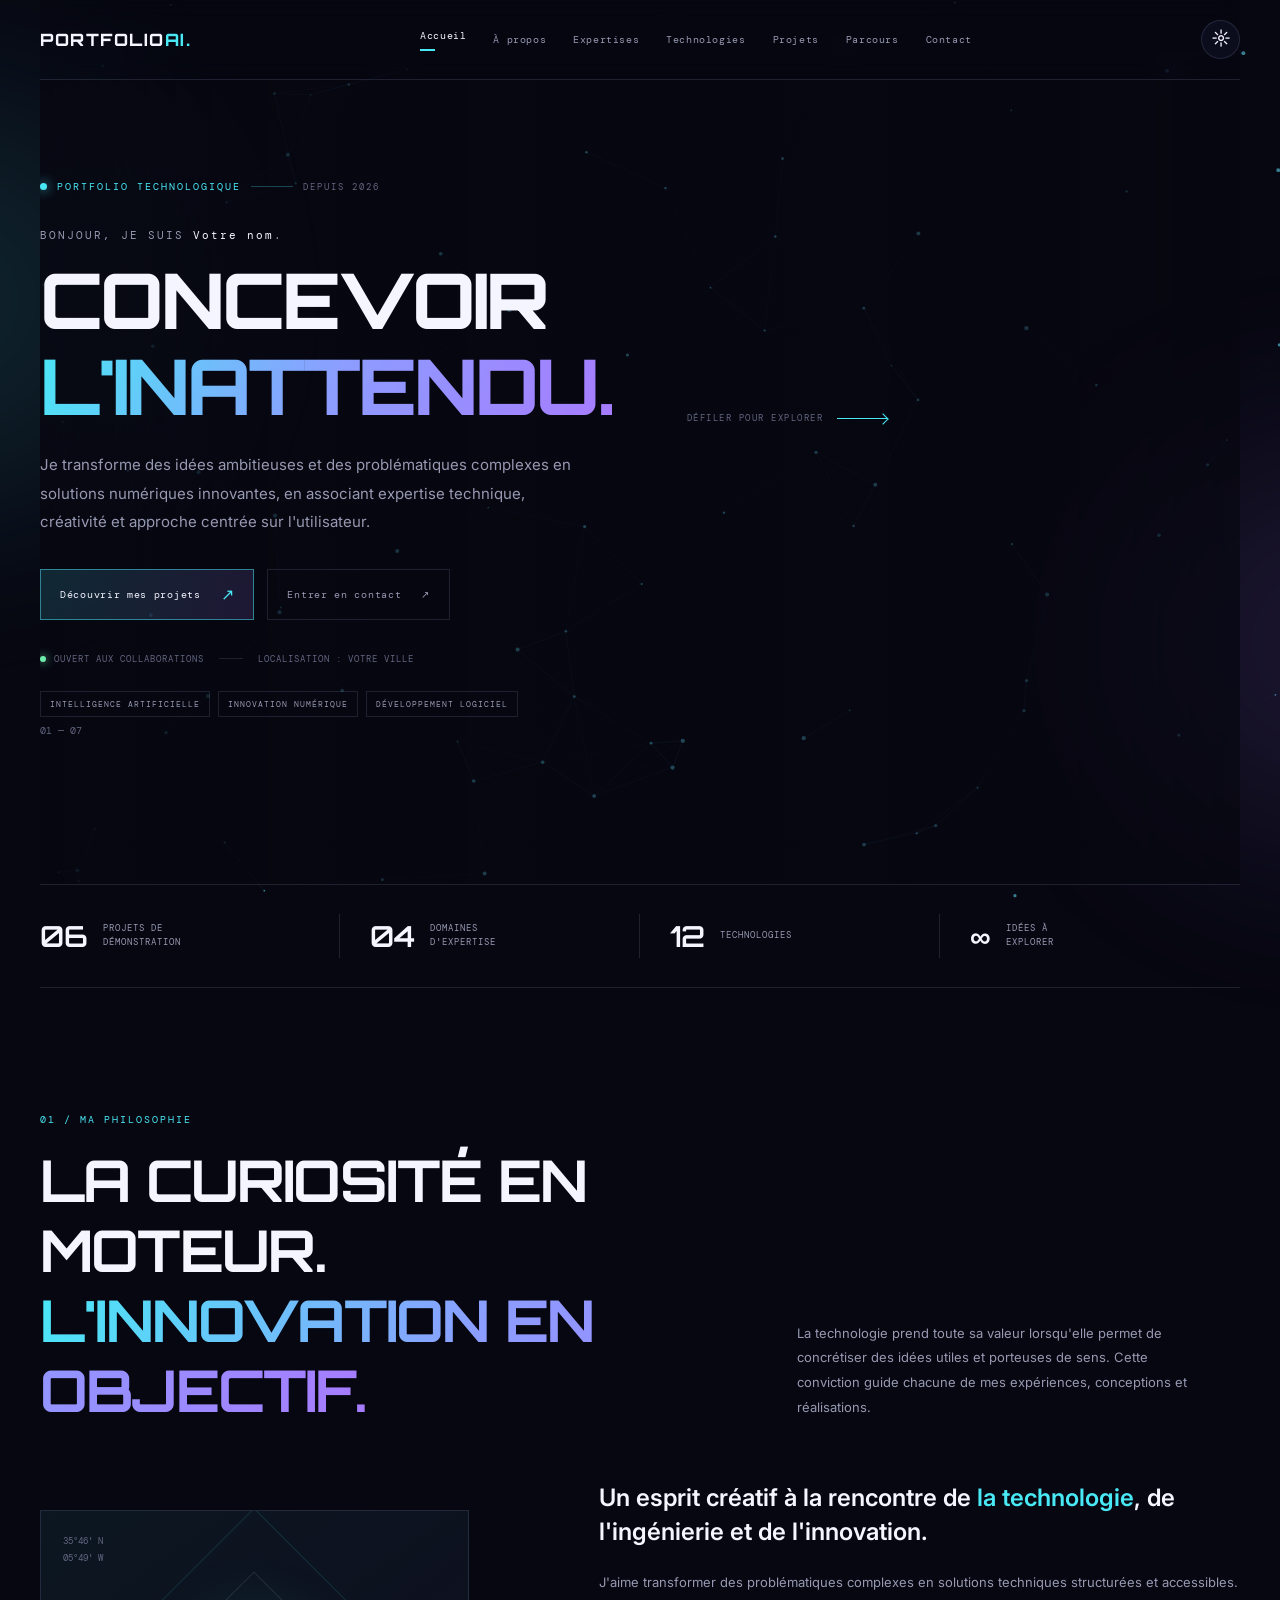
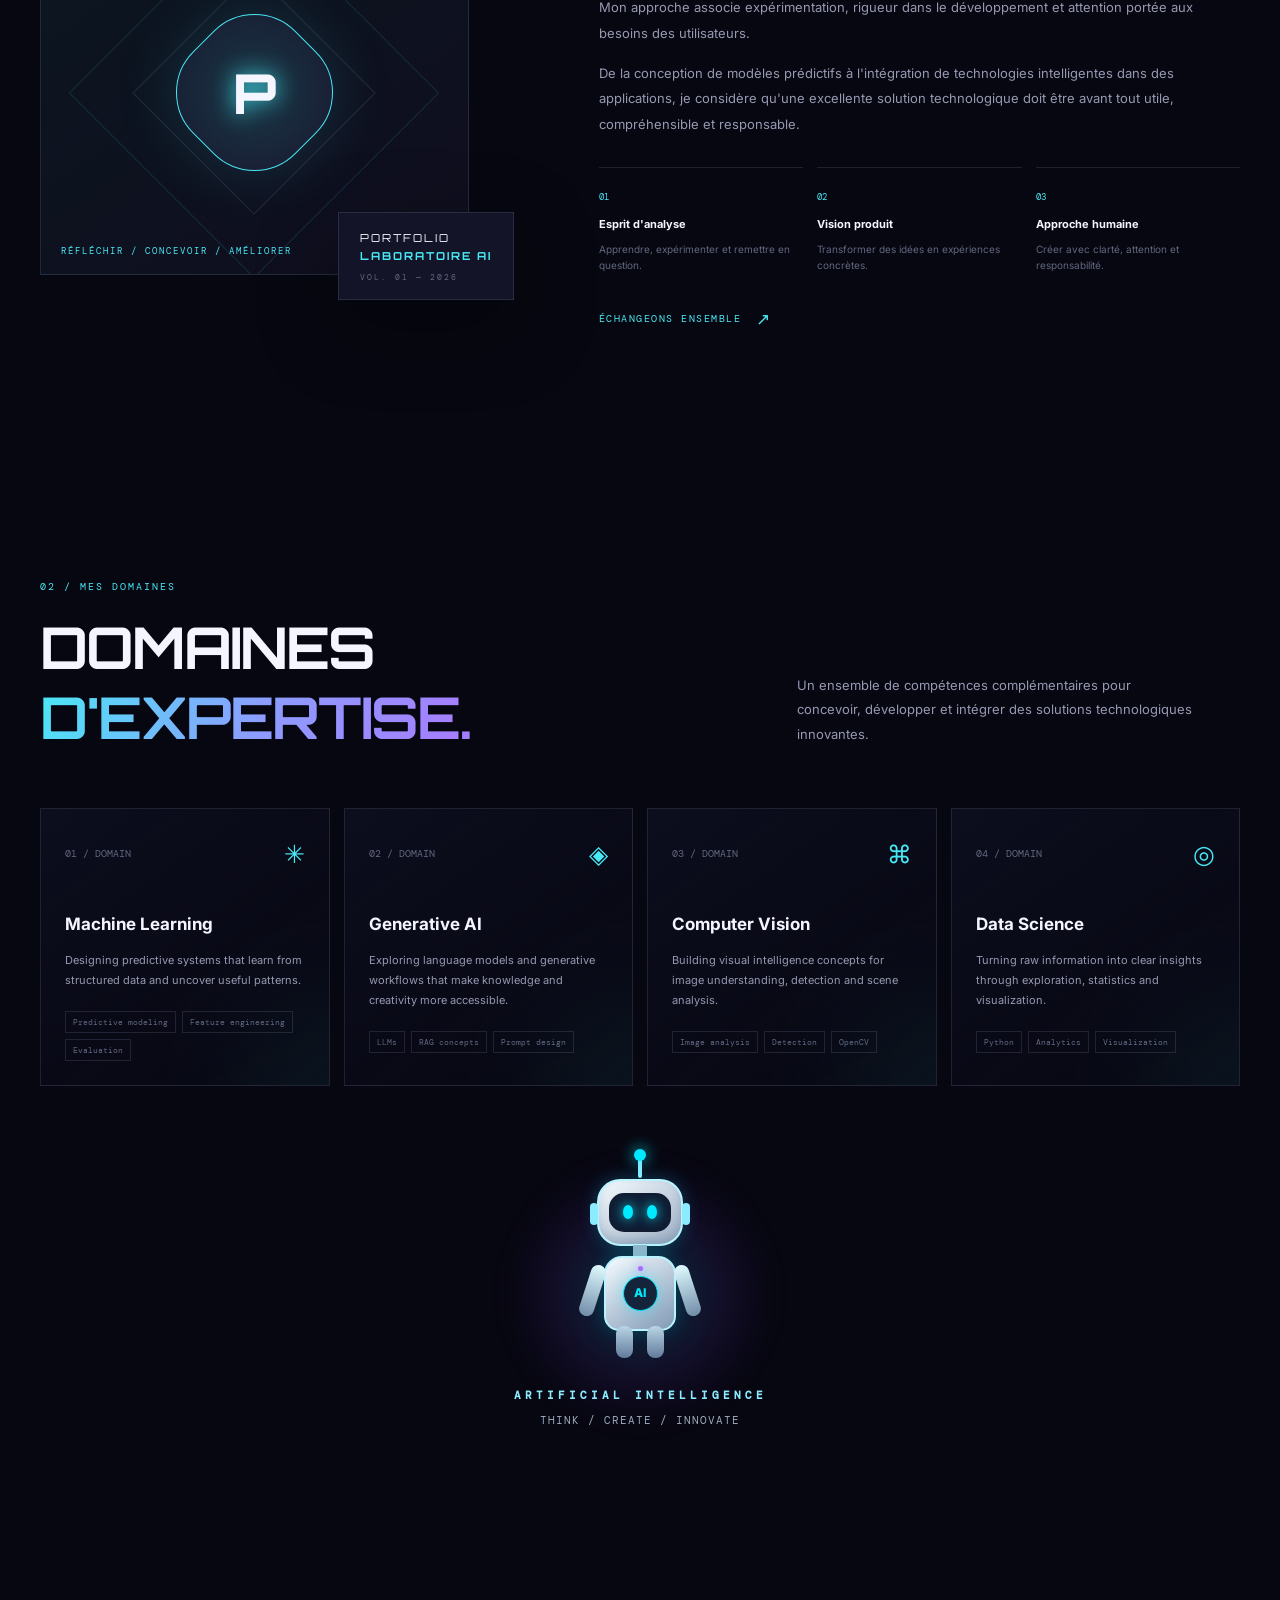
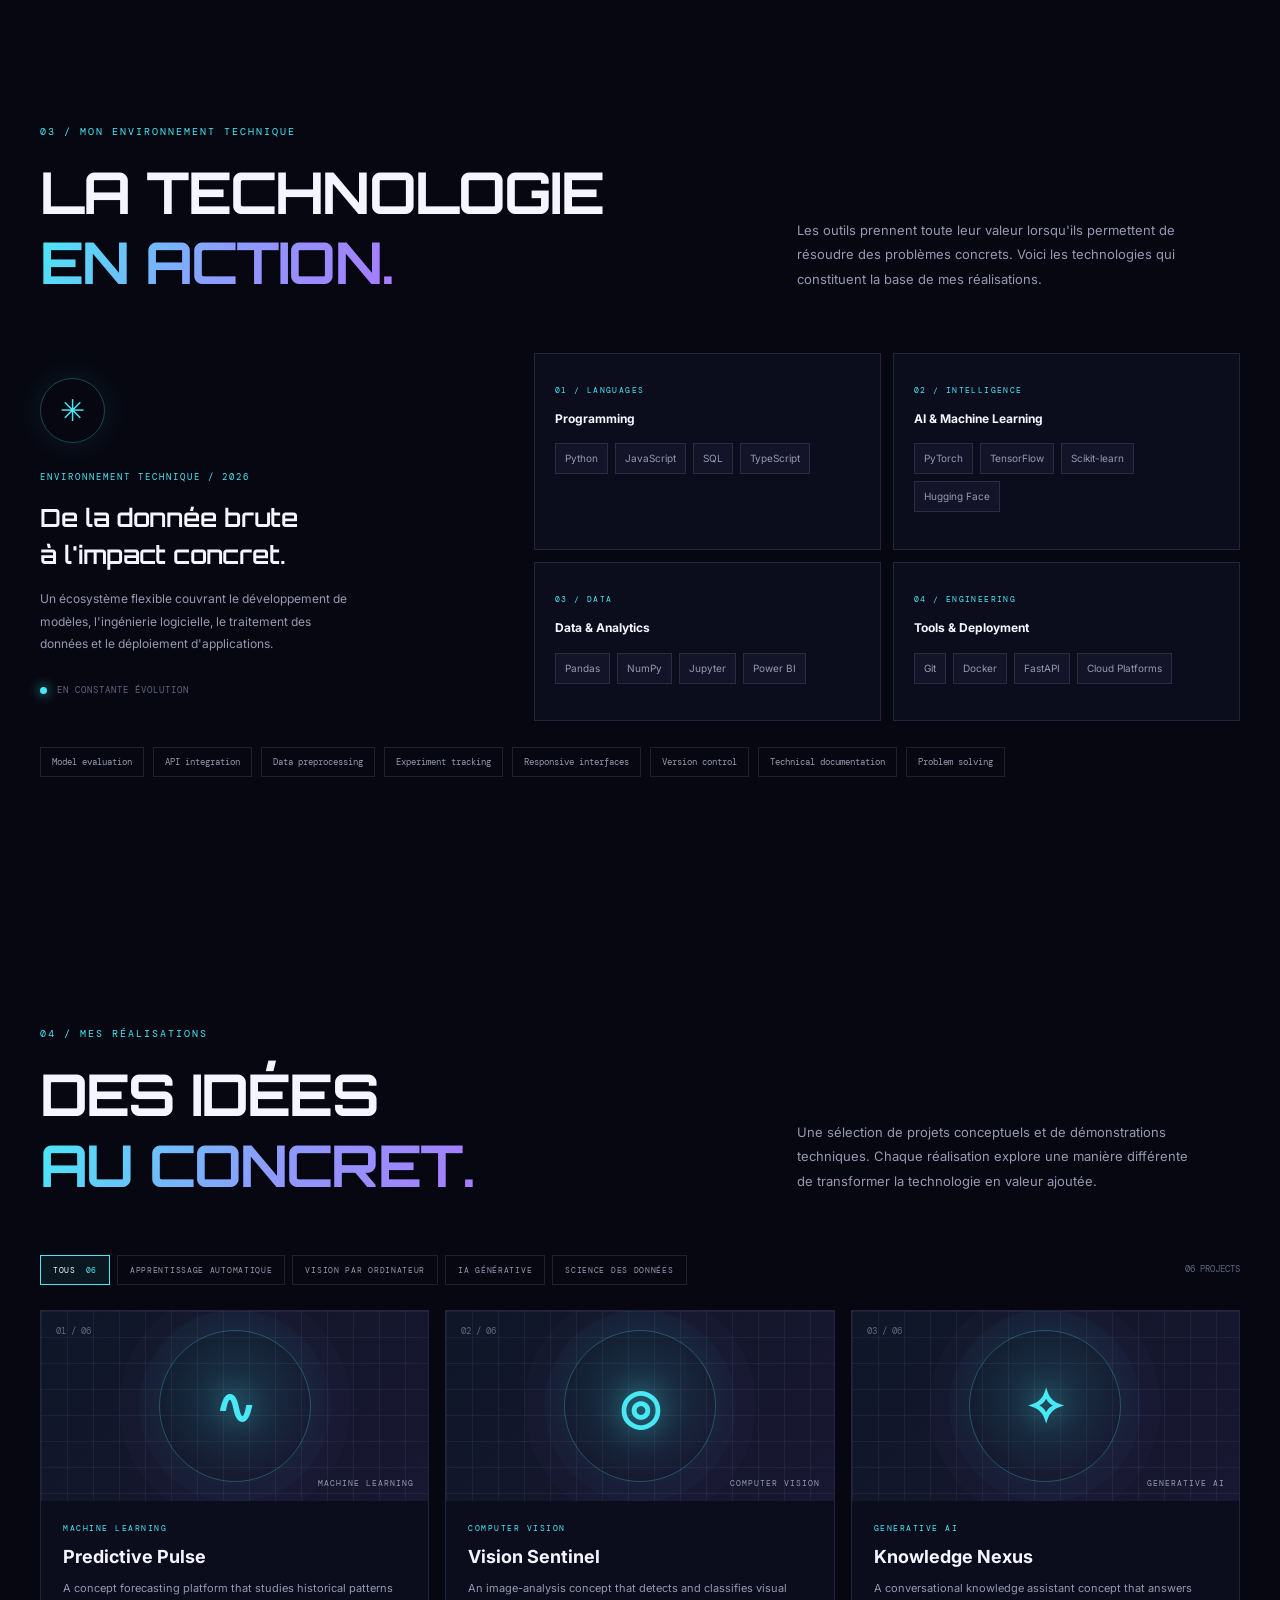
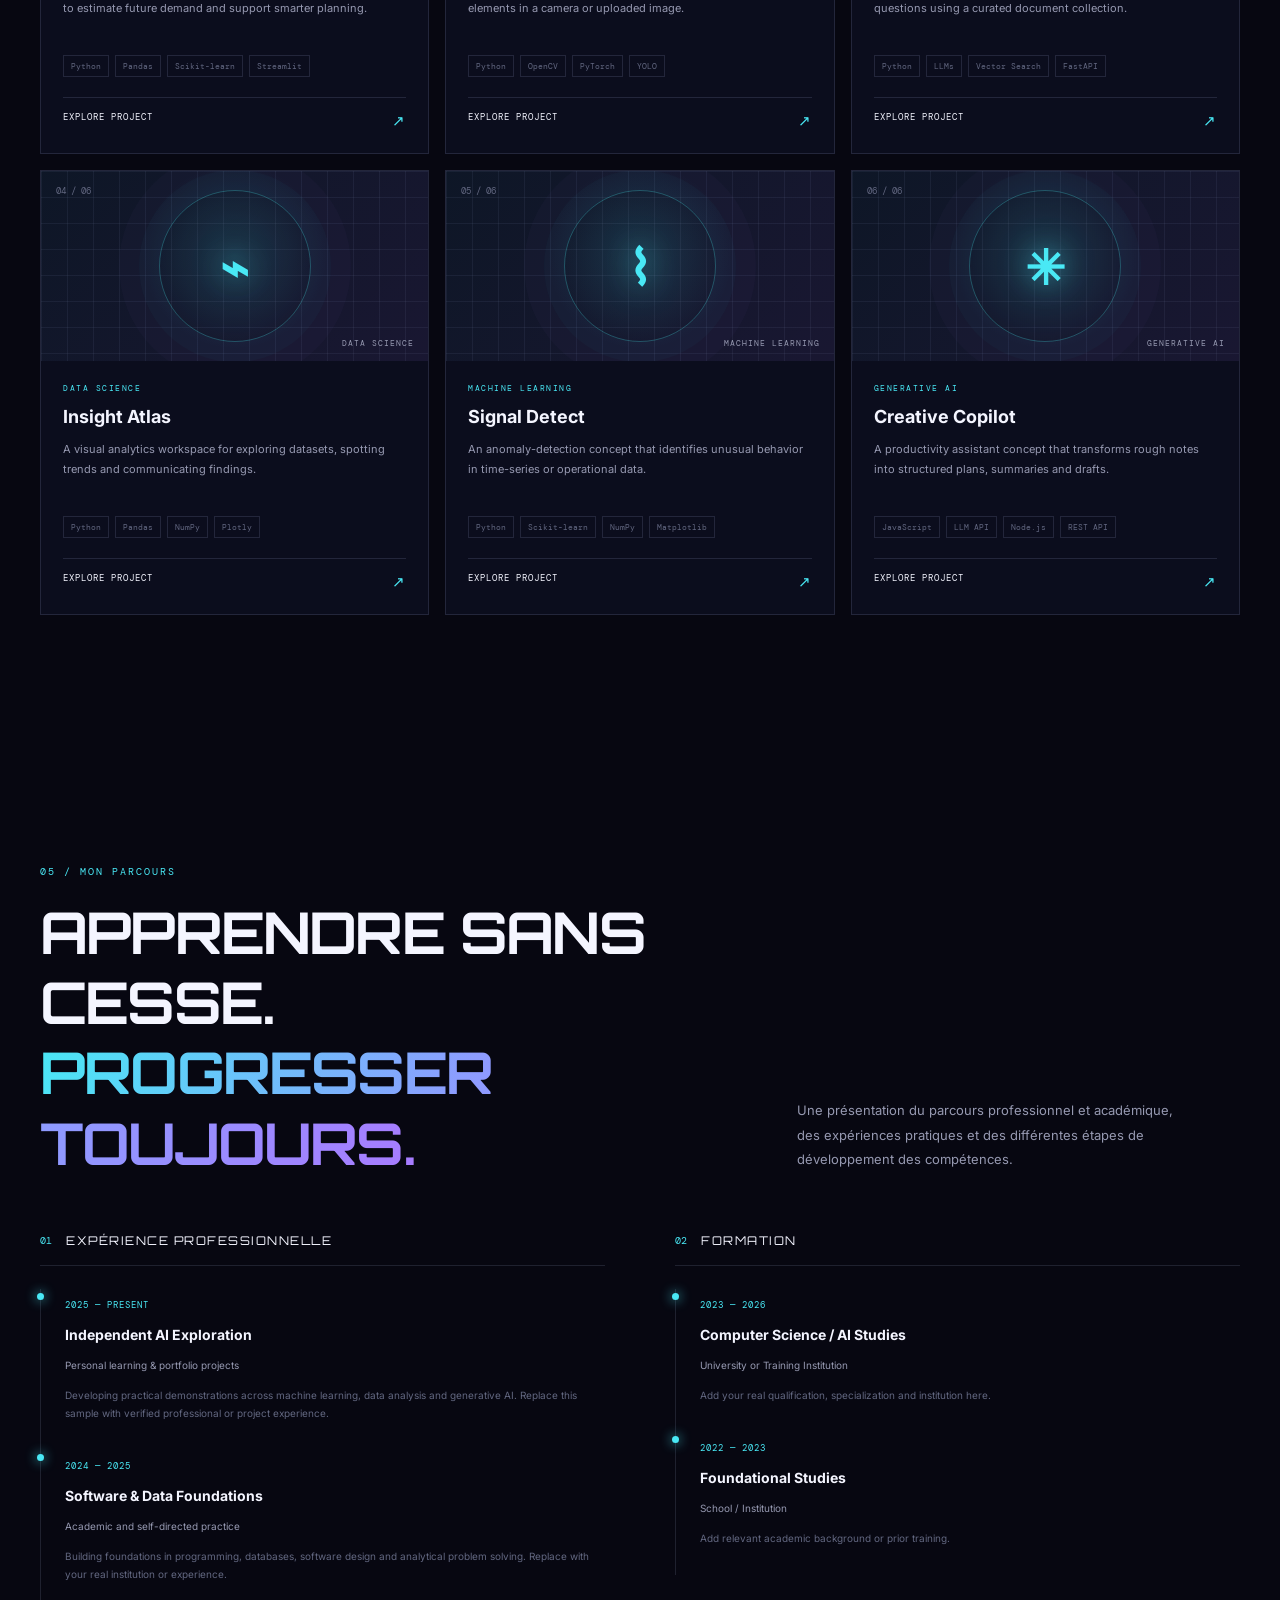
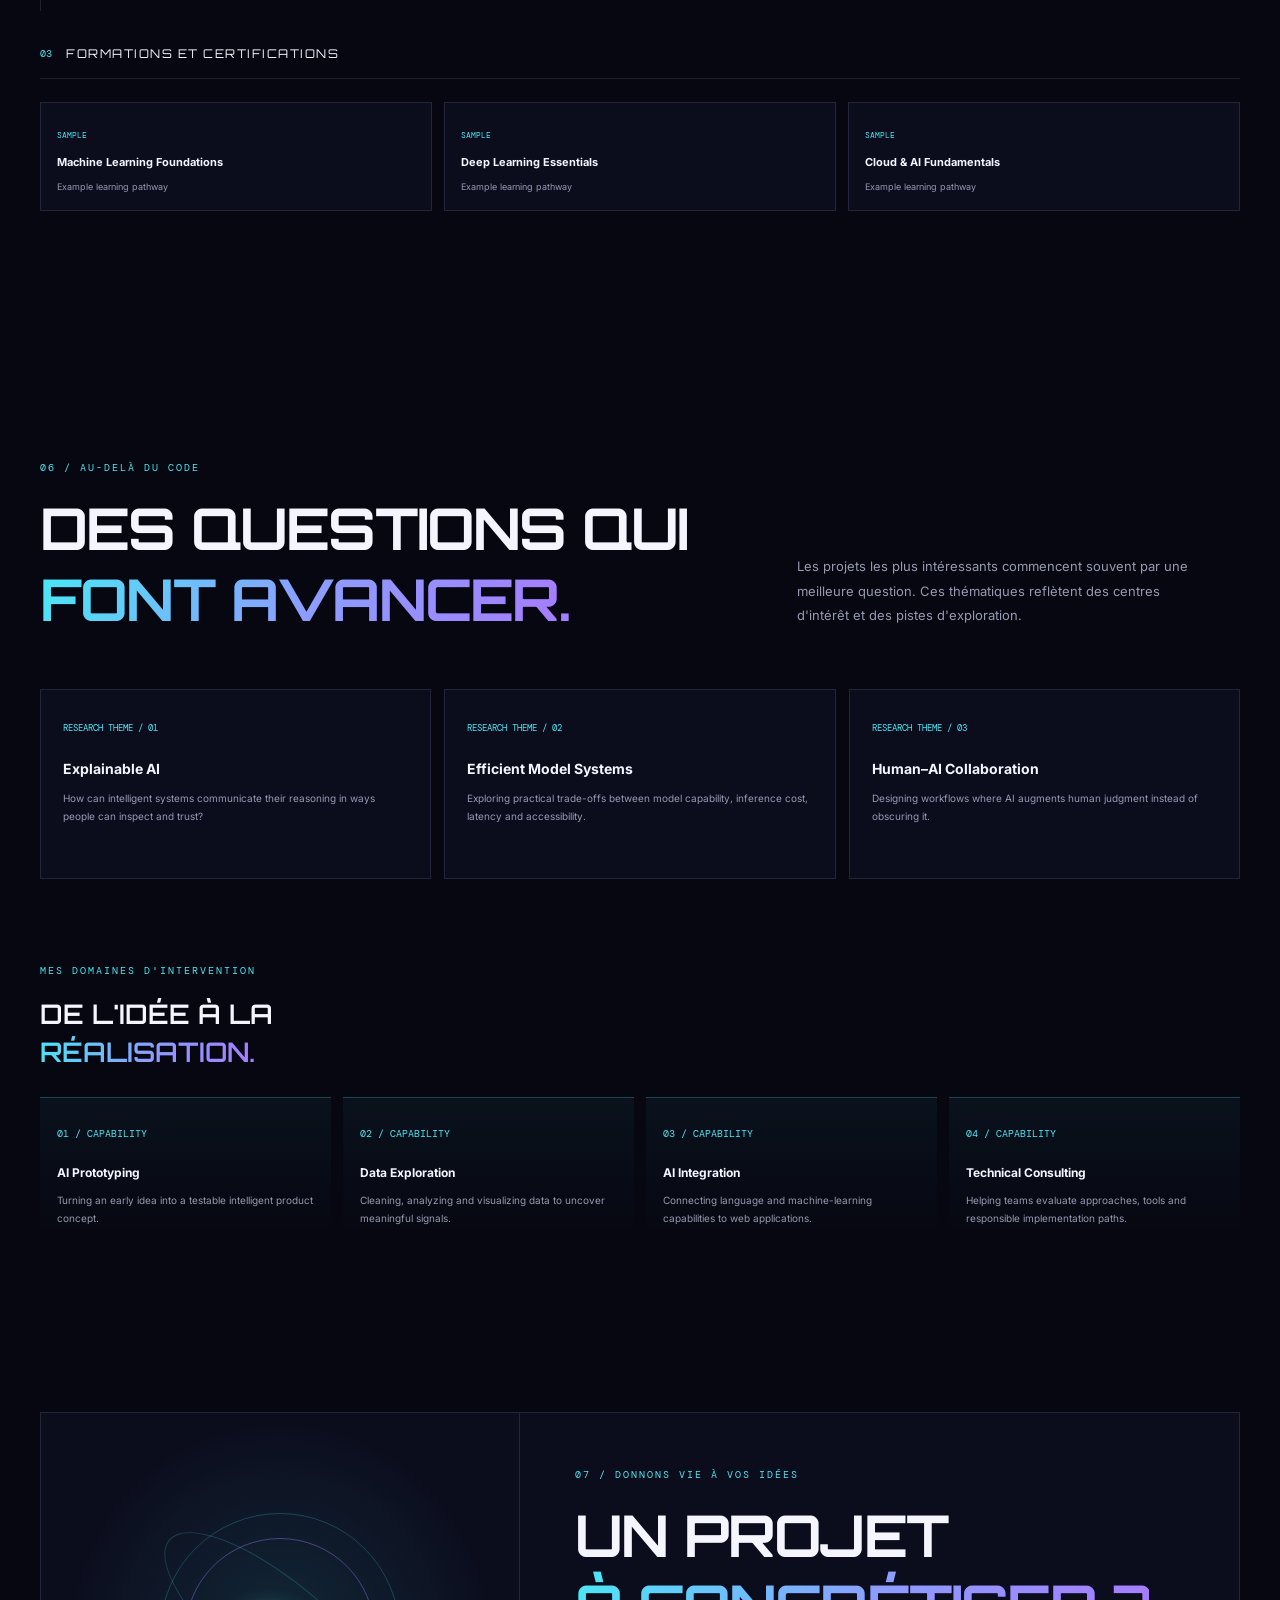
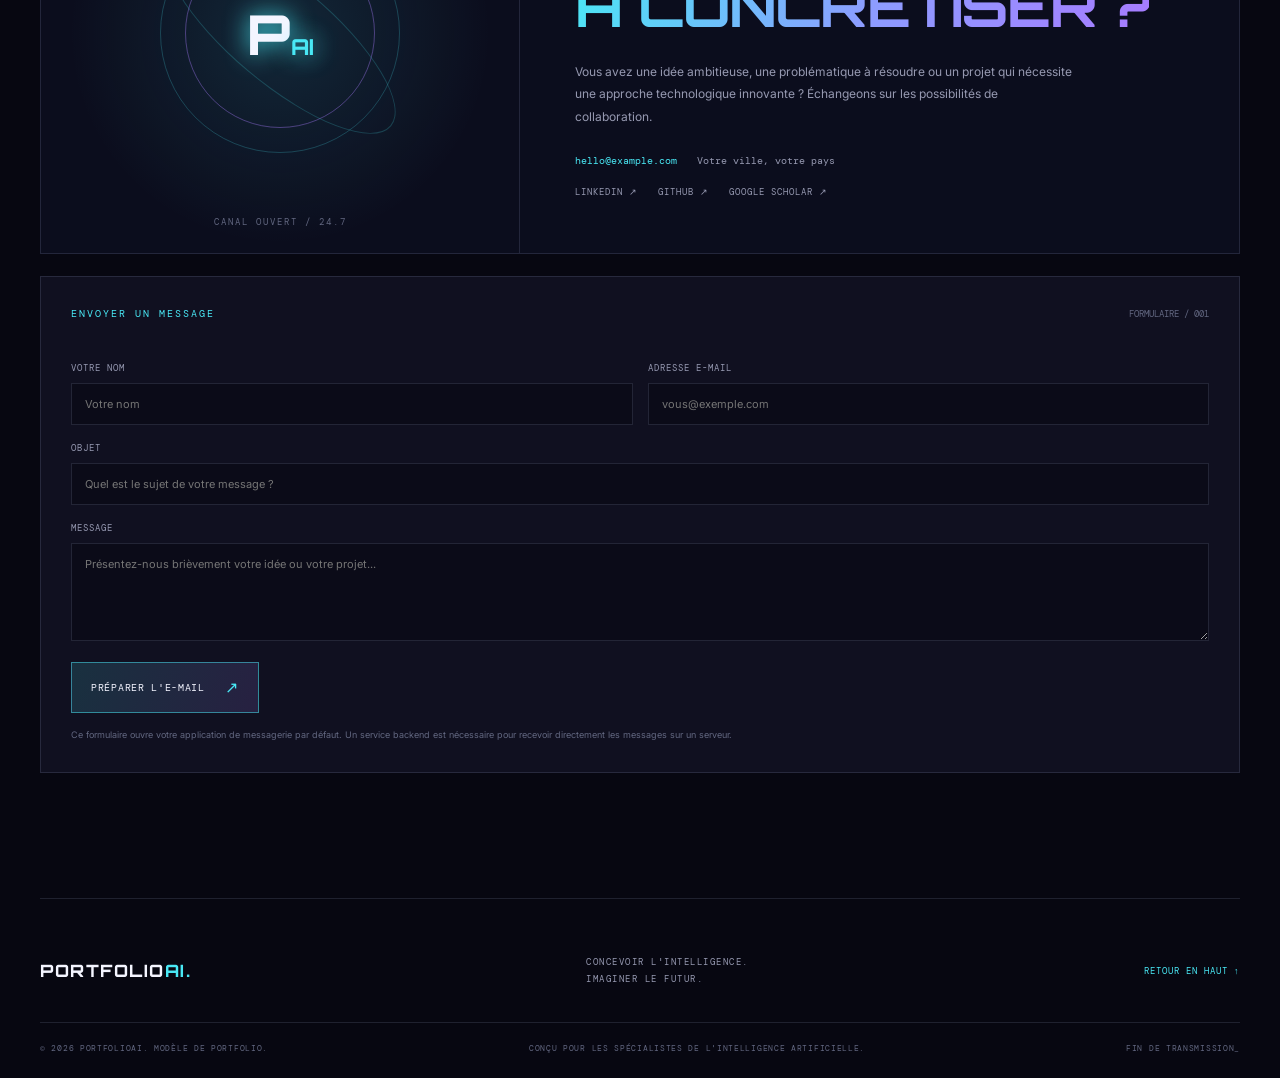
==== commit f6b07ce7: "Update PortfolioAI CSS" ====
--- a/index.html
+++ b/index.html
@@ -6,7 +6,7 @@
   <meta charset="UTF-8">
   <meta name="viewport" content="width=device-width, initial-scale=1.0">
   <meta name="theme-color" content="#070711">
-  <meta name="description" content="PortfolioAI — Un portfolio premium dédié aux ingénieurs en intelligence artificielle, spécialistes du Machine Learning et développeurs de solutions intelligentes.">
+  <meta name="description" content="PortfolioAI — Un portfolio dédié à l'intelligence artificielle, au Machine Learning et au développement de solutions intelligentes.">
   <meta name="author" content="Votre nom">
 
   <title>PortfolioAI — L'intelligence en action.</title>
@@ -14,27 +14,39 @@
   <link rel="preconnect" href="https://fonts.googleapis.com">
   <link rel="preconnect" href="https://fonts.gstatic.com" crossorigin>
 
-  <link href="https://fonts.googleapis.com/css2?family=DM+Mono:wght@400;500&family=Inter:wght@400;500;600;700;800&family=Orbitron:wght@500;600;700;800&display=swap" rel="stylesheet">
+  <link
+    href="https://fonts.googleapis.com/css2?family=DM+Mono:wght@400;500&family=Inter:wght@400;500;600;700;800&family=Orbitron:wght@500;600;700;800&display=swap"
+    rel="stylesheet"
+  >
 
   <link rel="stylesheet" href="style.css">
 </head>
 
 <body class="intro-active">
 
-  <!-- INTRODUCTION CINÉMATOGRAPHIQUE -->
-
-  <!--div class="intro" id="intro" aria-label="Introduction en cours de chargement">
+  <!-- INTRODUCTION -->
+
+  <div class="intro" id="intro" aria-label="Introduction en cours de chargement">
 
     <canvas id="intro-canvas"></canvas>
     <div class="intro-grid"></div>
 
-    <div class="intro-center">
-
-      <div class="intro-orbit orbit-a"></div>
-      <div class="intro-orbit orbit-b"></div>
+    <div class="intro-center intro-new">
+
+      <div class="neural-ring neural-ring-one"></div>
+      <div class="neural-ring neural-ring-two"></div>
+      <div class="neural-ring neural-ring-three"></div>
+
+      <div class="intro-network">
+        <span class="network-node node-a"></span>
+        <span class="network-node node-b"></span>
+        <span class="network-node node-c"></span>
+        <span class="network-node node-d"></span>
+        <span class="network-node node-e"></span>
+      </div>
 
       <div class="intro-core">
-        <span>P</span>
+        <span>AI</span>
       </div>
 
       <div class="intro-wordmark">
@@ -42,7 +54,7 @@
       </div>
 
       <div class="intro-caption">
-        L'INTELLIGENCE / EN ACTION
+        THINK / CREATE / INNOVATE
       </div>
 
     </div>
@@ -60,72 +72,20 @@
         <span id="intro-progress-bar"></span>
       </div>
 
-      <div class="intro-percent" id="intro-percent">
-        00%
-      </div>
+      <div class="intro-percent" id="intro-percent">00%</div>
 
     </div>
 
+    <!-- Bouton facultatif pour passer l'introduction -->
+    <!--
     <button class="skip-intro" id="skip-intro" type="button">
       PASSER L'INTRODUCTION <span>↗</span>
     </button>
-
-  </div>-->
-
-
-
-<div class="intro" id="intro" aria-label="Introduction en cours de chargement">
-
-  <canvas id="intro-canvas"></canvas>
-  <div class="intro-grid"></div>
-
-  <div class="intro-center intro-new">
-
-    <div class="neural-ring neural-ring-one"></div>
-    <div class="neural-ring neural-ring-two"></div>
-    <div class="neural-ring neural-ring-three"></div>
-
-    <div class="intro-network">
-      <span class="network-node node-a"></span>
-      <span class="network-node node-b"></span>
-      <span class="network-node node-c"></span>
-      <span class="network-node node-d"></span>
-      <span class="network-node node-e"></span>
-    </div>
-
-    <div class="intro-core">
-      <span>AI</span>
-    </div>
-
-    <div class="intro-wordmark">
-      PORTFOLIO<span>AI</span>
-    </div>
-
-    <div class="intro-caption">
-      THINK / CREATE / INNOVATE
-    </div>
+    -->
 
   </div>
 
-  <div class="intro-bottom">
-    <div class="intro-status">
-      <span class="pulse-dot"></span>
-      <span id="intro-progress-text">INITIALISATION DU RÉSEAU NEURONAL</span>
-    </div>
-
-    <div class="intro-progress">
-      <span id="intro-progress-bar"></span>
-    </div>
-
-    <div class="intro-percent" id="intro-percent">00%</div>
-  </div>
-
-  <!--button class="skip-intro" id="skip-intro" type="button">
-    PASSER L'INTRODUCTION <span>↗</span>
-  </button>
-
-</div>
-
+  <!-- SITE PRINCIPAL -->
 
   <main id="main-site" class="main-site">
 
@@ -199,14 +159,19 @@
 
     </div>
 
-    <!-- SECTION HERO -->
+    <!-- HERO -->
 
     <section class="hero section-shell" id="home">
 
-      <!-- VIDEO BACKGROUND -->
-
-      <video class="hero-video" autoplay muted loop playsinline aria-hidden="true">
-        <source src="../assets/vidro.mp4" type="video/mp4">
+      <video
+        class="hero-video"
+        autoplay
+        muted
+        loop
+        playsinline
+        aria-hidden="true"
+      >
+        <source src="assets/vidro.mp4" type="video/mp4">
       </video>
 
       <div class="hero-copy">
@@ -219,7 +184,7 @@
         </div>
 
         <p class="hero-kicker">
-          BONJOUR, JE SUIS <span id="hero-name">ALEX MORGAN</span>.
+          BONJOUR, JE SUIS <span id="hero-name">VOTRE NOM</span>.
         </p>
 
         <h1>
@@ -399,7 +364,7 @@
 
     </section>
 
-    <!-- EXPERTISES 
+    <!-- EXPERTISES -->
 
     <section class="section-shell section-block" id="expertise">
 
@@ -423,82 +388,52 @@
 
       <div class="expertise-grid" id="expertise-grid"></div>
 
-    </section>-->
-
-    
-<!-- EXPERTISES -->
-
-<section class="section-shell section-block" id="expertise">
-
-  <div class="section-heading reveal">
-
-    <div>
-      <p class="section-index">02 / MES DOMAINES</p>
-
-      <h2>
-        DOMAINES<br>
-        <span class="gradient-text">D'EXPERTISE.</span>
-      </h2>
-    </div>
-
-    <p class="section-intro">
-      Un ensemble de compétences complémentaires pour concevoir,
-      développer et intégrer des solutions technologiques innovantes.
-    </p>
-
-  </div>
-
-  <div class="expertise-grid" id="expertise-grid"></div>
-
-  <!-- AI ROBOT -->
-
-  <div class="domains-robot">
-
-    <div class="robot-aura"></div>
-
-    <div class="robot">
-
-      <div class="robot-antenna"></div>
-
-      <div class="robot-head">
-
-        <div class="robot-ear left"></div>
-        <div class="robot-ear right"></div>
-
-        <div class="robot-face">
-          <span class="robot-eye"></span>
-          <span class="robot-eye"></span>
-        </div>
-
-      </div>
-
-      <div class="robot-neck"></div>
-
-      <div class="robot-body">
-
-        <div class="robot-light"></div>
-        <div class="robot-chest">AI</div>
-
-      </div>
-
-      <div class="robot-arm left"></div>
-      <div class="robot-arm right"></div>
-
-      <div class="robot-leg left"></div>
-      <div class="robot-leg right"></div>
-
-    </div>
-
-    <p class="robot-caption">ARTIFICIAL INTELLIGENCE</p>
-
-    <span class="robot-subcaption">
-      THINK / CREATE / INNOVATE
-    </span>
-
-  </div>
-
-</section>
-
+      <!-- ROBOT IA -->
+
+      <div class="domains-robot">
+
+        <div class="robot-aura"></div>
+
+        <div class="robot">
+
+          <div class="robot-antenna"></div>
+
+          <div class="robot-head">
+
+            <div class="robot-ear left"></div>
+            <div class="robot-ear right"></div>
+
+            <div class="robot-face">
+              <span class="robot-eye"></span>
+              <span class="robot-eye"></span>
+            </div>
+
+          </div>
+
+          <div class="robot-neck"></div>
+
+          <div class="robot-body">
+            <div class="robot-light"></div>
+            <div class="robot-chest">AI</div>
+          </div>
+
+          <div class="robot-arm left"></div>
+          <div class="robot-arm right"></div>
+
+          <div class="robot-leg left"></div>
+          <div class="robot-leg right"></div>
+
+        </div>
+
+        <p class="robot-caption">ARTIFICIAL INTELLIGENCE</p>
+
+        <span class="robot-subcaption">
+          THINK / CREATE / INNOVATE
+        </span>
+
+      </div>
+
+    </section>
 
     <!-- TECHNOLOGIES -->
 
@@ -767,15 +702,15 @@
 
           <div class="social-links">
 
-            <a id="linkedin-link" href="#" target="_blank" rel="noopener">
+            <a id="linkedin-link" href="#" target="_blank" rel="noopener noreferrer">
               LINKEDIN ↗
             </a>
 
-            <a id="github-link" href="#" target="_blank" rel="noopener">
+            <a id="github-link" href="#" target="_blank" rel="noopener noreferrer">
               GITHUB ↗
             </a>
 
-            <a id="scholar-link" href="#" target="_blank" rel="noopener">
+            <a id="scholar-link" href="#" target="_blank" rel="noopener noreferrer">
               GOOGLE SCHOLAR ↗
             </a>
 
@@ -788,10 +723,8 @@
       <form class="contact-form reveal" id="contact-form">
 
         <div class="form-heading">
-
           <span class="section-index">ENVOYER UN MESSAGE</span>
           <span class="mono">FORMULAIRE / 001</span>
-
         </div>
 
         <div class="form-row">
@@ -843,16 +776,16 @@
         </button>
 
         <p class="form-note" id="form-note">
-          Ce formulaire de démonstration ouvre votre application de messagerie
-          par défaut. Connectez un service backend pour recevoir directement
-          les messages.
+          Ce formulaire ouvre votre application de messagerie par défaut.
+          Un service backend est nécessaire pour recevoir directement
+          les messages sur un serveur.
         </p>
 
       </form>
 
     </section>
 
-    <!-- PIED DE PAGE -->
+    <!-- FOOTER -->
 
     <footer class="footer section-shell">
 
@@ -900,7 +833,7 @@
 
   </main>
 
-  <!-- FENÊTRE DÉTAILS DU PROJET -->
+  <!-- MODALE DES PROJETS -->
 
   <div class="project-modal" id="project-modal" aria-hidden="true">
 
@@ -926,7 +859,7 @@
 
   </div>
 
-  <script src="script.js"></script>
+  <script src="script.js" defer></script>
 
 </body>
 </html>
--- a/style.css
+++ b/style.css
@@ -1,157 +1,725 @@
+
 /* ==========================================================
-   SYNAPSE AI — PREMIUM PORTFOLIO TEMPLATE
+   PORTFOLIOAI — PREMIUM AI PORTFOLIO
    Dark / Light themes • Responsive • Cinematic motion
 ========================================================== */
-:root{
-  color-scheme:dark;
-  --bg:#070711;--bg-2:#0b0b18;--panel:#101020;--panel-2:#141428;
-  --text:#f4f5ff;--muted:#9699b1;--faint:#626780;
-  --cyan:#49e8f5;--purple:#a77bff;--blue:#6b8cff;
-  --line:rgba(190,205,255,.13);--line-strong:rgba(73,232,245,.28);
-  --glass:rgba(15,17,35,.72);--shadow:0 25px 80px rgba(0,0,0,.35);
-  --gradient:linear-gradient(115deg,var(--cyan),#8d9cff 52%,var(--purple));
-  --heading:"Orbitron",sans-serif;--body:"Inter",sans-serif;--mono:"DM Mono",monospace;
-  --max:1200px;--ease:cubic-bezier(.2,.75,.25,1);
-}
-body.light-theme{
-  color-scheme:light;
-  --bg:#f4f6fc;--bg-2:#edf0f9;--panel:#fff;--panel-2:#f8f9ff;
-  --text:#15182c;--muted:#626a83;--faint:#858ca2;
-  --line:rgba(30,42,82,.13);--line-strong:rgba(20,153,176,.3);
-  --glass:rgba(255,255,255,.82);--shadow:0 25px 70px rgba(42,57,100,.11);
-}
-*{box-sizing:border-box;margin:0;padding:0}
-html{scroll-behavior:smooth;scroll-padding-top:100px}
-body{font-family:var(--body);background:var(--bg);color:var(--text);line-height:1.7;overflow-x:hidden;transition:background .4s,color .4s}
-body.no-scroll{overflow:hidden}
-button,input,textarea{font:inherit}
-button,a{-webkit-tap-highlight-color:transparent}
-button{cursor:pointer}
-a{color:inherit;text-decoration:none}
-::selection{background:var(--cyan);color:#071018}
-::-webkit-scrollbar{width:8px}::-webkit-scrollbar-track{background:var(--bg)}::-webkit-scrollbar-thumb{background:linear-gradient(var(--cyan),var(--purple));border-radius:10px}
-.gradient-text{background:var(--gradient);-webkit-background-clip:text;background-clip:text;color:transparent}
-.mono{font-family:var(--mono)}
-.section-shell{width:min(var(--max),calc(100% - 64px));margin-inline:auto;position:relative}
-.section-block{padding-block:125px}
-.main-site{position:relative;isolation:isolate;min-height:100vh;opacity:1;visibility:visible}
-#universe-canvas{position:fixed;inset:0;width:100%;height:100%;z-index:-2;pointer-events:none;opacity:.34}
-.ambient{position:fixed;width:420px;height:420px;border-radius:50%;filter:blur(100px);opacity:.12;z-index:-1;pointer-events:none}
-.ambient-one{background:var(--cyan);top:10%;left:-260px}.ambient-two{background:var(--purple);right:-260px;top:48%}
-
-/* INTRO */
-.intro{position:fixed;inset:0;z-index:10000;background:#05050d;display:grid;place-items:center;overflow:hidden;opacity:1;visibility:visible;transition:opacity 1s ease,visibility 1s ease}
-.intro.hidden{opacity:0;visibility:hidden;pointer-events:none}
-#intro-canvas{position:absolute;inset:0;width:100%;height:100%;opacity:.85}
-.intro-grid{position:absolute;inset:0;background-image:linear-gradient(rgba(90,190,220,.045) 1px,transparent 1px),linear-gradient(90deg,rgba(90,190,220,.045) 1px,transparent 1px);background-size:55px 55px;mask-image:radial-gradient(ellipse at center,#000 5%,transparent 75%)}
-.intro-center{position:relative;width:300px;height:300px;display:grid;place-items:center}
-.intro-core{width:94px;height:94px;border:1px solid rgba(73,232,245,.7);border-radius:28px;display:grid;place-items:center;transform:rotate(45deg);background:linear-gradient(145deg,rgba(73,232,245,.16),rgba(167,123,255,.13));box-shadow:0 0 50px rgba(73,232,245,.2),inset 0 0 35px rgba(73,232,245,.15);animation:corePulse 2.4s ease-in-out infinite}
-.intro-core span{font:800 38px var(--heading);color:#eaffff;transform:rotate(-45deg);text-shadow:0 0 22px var(--cyan)}
-.intro-orbit{position:absolute;border:1px solid rgba(73,232,245,.25);border-radius:50%;width:210px;height:210px;animation:orbit 8s linear infinite}
-.orbit-a{border-left-color:var(--cyan);border-bottom-color:transparent}.orbit-b{width:270px;height:145px;border-color:rgba(167,123,255,.4);transform:rotate(-35deg);animation:orbit 11s linear infinite reverse}
-.intro-wordmark{position:absolute;top:calc(50% + 105px);font:700 17px var(--heading);letter-spacing:5px;color:#f6fbff}
-.intro-wordmark span{color:var(--cyan)}
-.intro-caption{position:absolute;top:calc(50% + 135px);font:10px var(--mono);letter-spacing:3px;color:#77839d}
-.intro-bottom{position:absolute;bottom:9%;left:50%;transform:translateX(-50%);width:min(410px,75vw);color:#aeb9cb}
-.intro-status{font:10px var(--mono);letter-spacing:2px;display:flex;gap:10px;align-items:center;margin-bottom:13px}
-.pulse-dot,.status-dot{display:inline-block;width:7px;height:7px;border-radius:50%;background:var(--cyan);box-shadow:0 0 12px var(--cyan);animation:pulse 1.4s infinite}
-.intro-progress{height:2px;background:rgba(255,255,255,.14);overflow:hidden}
-#intro-progress-bar{display:block;height:100%;width:0;background:linear-gradient(90deg,var(--cyan),var(--purple));box-shadow:0 0 15px var(--cyan);transition:width .08s linear}
-.intro-percent{font:10px var(--mono);text-align:right;margin-top:8px;color:var(--cyan)}
-.skip-intro{position:absolute;right:5%;bottom:8%;border:1px solid rgba(255,255,255,.2);background:transparent;color:#dce6f7;padding:11px 15px;font:10px var(--mono);letter-spacing:1.5px;transition:.3s}
-.skip-intro:hover{border-color:var(--cyan);color:var(--cyan)}
-@keyframes corePulse{50%{box-shadow:0 0 80px rgba(73,232,245,.4),inset 0 0 45px rgba(73,232,245,.25);transform:rotate(45deg) scale(1.06)}}
-@keyframes orbit{to{transform:rotate(360deg)}}
-@keyframes pulse{50%{opacity:.35;transform:scale(.7)}}
-
-/* NAV */
-.navbar{height:88px;width:min(var(--max),calc(100% - 64px));margin:auto;display:flex;align-items:center;justify-content:space-between;border-bottom:1px solid var(--line);position:relative;z-index:20}
-.brand{font:800 17px var(--heading);letter-spacing:1.5px}.brand span{color:var(--cyan)}
-.nav-links{display:flex;gap:27px;align-items:center}.nav-links a{font:10px var(--mono);letter-spacing:.6px;color:var(--muted);transition:.25s}.nav-links a:hover,.nav-links a.active{color:var(--text)}
-.nav-links a.active:after{content:"";display:block;width:15px;height:2px;background:var(--cyan);margin-top:7px}
-.nav-actions{display:flex;gap:9px}.icon-button{width:39px;height:39px;border:1px solid var(--line);border-radius:50%;background:var(--glass);color:var(--text);font-size:19px;transition:.25s}.icon-button:hover{border-color:var(--cyan);color:var(--cyan);transform:translateY(-2px)}.menu-toggle{display:none}
-.mobile-menu{display:none}
-
-/* HERO */
-.hero{min-height:680px;padding-block:100px 115px;display:grid;grid-template-columns:1.05fr .95fr;align-items:center;gap:35px}
-.hero-copy{position:relative;z-index:2}.eyebrow,.section-index{font:10px var(--mono);letter-spacing:2px;color:var(--cyan);display:flex;align-items:center;gap:10px}.eyebrow-line{width:42px;height:1px;background:var(--line-strong)}.eyebrow .mono{color:var(--faint);font-size:9px}
-.hero-kicker{margin-top:35px;color:var(--muted);font:11px var(--mono);letter-spacing:2px}.hero-kicker span{color:var(--text)}
-.hero h1{font:800 clamp(44px,6vw,79px)/1.12 var(--heading);letter-spacing:-3px;margin:15px 0 22px}.hero-description{max-width:540px;color:var(--muted);font-size:15px;line-height:1.9}
-.hero-actions{display:flex;flex-wrap:wrap;gap:13px;margin-top:32px}.button{display:inline-flex;align-items:center;justify-content:center;gap:20px;padding:14px 19px;font:10px var(--mono);letter-spacing:.7px;border:1px solid var(--line);transition:transform .25s,border .25s,background .25s}.button:hover{transform:translateY(-3px)}.button-primary{background:linear-gradient(110deg,rgba(73,232,245,.15),rgba(167,123,255,.15));border-color:rgba(73,232,245,.5);color:var(--text)}.button-primary:hover{border-color:var(--cyan);box-shadow:0 10px 35px rgba(73,232,245,.12)}.button-primary span{font-size:16px;color:var(--cyan)}.button-ghost{color:var(--muted)}.button-ghost:hover{color:var(--text);border-color:var(--cyan)}
-.hero-meta{display:flex;align-items:center;gap:15px;margin-top:33px;color:var(--faint);font:9px var(--mono);letter-spacing:1px}.hero-meta span:first-child{display:flex;align-items:center;gap:8px}.hero-meta i{width:6px;height:6px;border-radius:50%;background:#6ef0ad;box-shadow:0 0 10px #6ef0ad}.meta-divider{width:24px;height:1px;background:var(--line)}
-.hero-specialties{display:flex;flex-wrap:wrap;gap:8px;margin-top:26px}.hero-specialties span{font:8px var(--mono);letter-spacing:1px;color:var(--muted);border:1px solid var(--line);padding:7px 9px}
-.hero-visual{height:500px;position:relative;display:grid;place-items:center;isolation:isolate}.visual-grid{position:absolute;inset:4%;background-image:linear-gradient(var(--line) 1px,transparent 1px),linear-gradient(90deg,var(--line) 1px,transparent 1px);background-size:38px 38px;mask-image:radial-gradient(ellipse,#000,transparent 72%);opacity:.5}.visual-glow{position:absolute;width:270px;height:270px;border-radius:50%;background:radial-gradient(circle,rgba(73,232,245,.2),rgba(167,123,255,.1) 45%,transparent 72%);filter:blur(20px)}
-.core-rings{position:absolute;border:1px solid rgba(73,232,245,.3);border-radius:50%;transform:rotate(-25deg)}.ring-outer{width:390px;height:240px;border-style:dashed;animation:orbit 30s linear infinite}.ring-middle{width:330px;height:330px;border-color:rgba(167,123,255,.4);animation:orbit 22s linear infinite reverse}.ring-inner{width:230px;height:230px;border-top-color:var(--cyan);border-bottom-color:transparent;animation:orbit 12s linear infinite}
-.neural-core{width:160px;height:160px;border-radius:42%;display:grid;place-items:center;background:linear-gradient(145deg,rgba(73,232,245,.18),rgba(167,123,255,.16));border:1px solid rgba(73,232,245,.5);box-shadow:0 0 70px rgba(73,232,245,.16),inset 0 0 45px rgba(73,232,245,.14);transform:rotate(45deg);animation:float 5s ease-in-out infinite}.core-inner{transform:rotate(-45deg);display:flex;flex-direction:column;align-items:center}.core-inner span{font:800 54px var(--heading);color:#fff;text-shadow:0 0 25px var(--cyan)}.core-inner small{font:8px var(--mono);letter-spacing:2px;color:var(--cyan);text-align:center}
-.orbit-node{position:absolute;border:1px solid var(--line-strong);background:var(--glass);backdrop-filter:blur(10px);padding:9px 12px;font:9px var(--mono);color:var(--cyan);box-shadow:var(--shadow)}.orbit-node b{color:var(--text);font-weight:500;margin-left:6px}.node-one{top:18%;left:3%}.node-two{right:1%;top:43%}.node-three{bottom:13%;left:13%}
-.visual-label{position:absolute;display:flex;flex-direction:column;gap:4px;font:8px var(--mono);letter-spacing:1px;color:var(--faint)}.visual-label b{font-weight:500;color:var(--cyan)}.label-top{top:6%;right:5%}.label-bottom{bottom:5%;right:5%}.visual-cross{position:absolute;color:var(--cyan);opacity:.6;font:18px var(--mono)}.cross-one{top:24%;right:17%}.cross-two{bottom:25%;left:4%}
-@keyframes float{50%{transform:rotate(45deg) translateY(-12px)}}
-.hero-scroll{position:absolute;bottom:30px;left:0;display:flex;align-items:center;gap:14px;color:var(--faint);font:9px var(--mono);letter-spacing:1.5px}.hero-scroll i{height:1px;width:50px;background:var(--cyan);position:relative}.hero-scroll i:after{content:"";position:absolute;right:0;top:-3px;width:7px;height:7px;border-right:1px solid var(--cyan);border-top:1px solid var(--cyan);transform:rotate(45deg)}
-.hero-index{position:absolute;bottom:30px;right:0;color:var(--faint);font-size:10px}
-
-/* METRICS */
-.metrics{display:grid;grid-template-columns:repeat(4,1fr);border-block:1px solid var(--line);padding-block:29px}
-.metric{padding:4px 30px;border-right:1px solid var(--line);display:flex;align-items:center;gap:15px}.metric:first-child{padding-left:0}.metric:last-child{border:0}.metric strong{font:600 29px var(--heading);color:var(--text)}.metric span{font:9px var(--mono);letter-spacing:1px;color:var(--muted);max-width:95px;line-height:1.5}
-
-/* SECTION HEADINGS */
-.section-heading{display:grid;grid-template-columns:1.1fr .7fr;align-items:end;gap:60px;margin-bottom:55px}.section-index{margin-bottom:19px}.section-heading h2,.contact-copy h2{font:700 clamp(35px,4.5vw,58px)/1.22 var(--heading);letter-spacing:-1.8px}.section-intro{max-width:400px;color:var(--muted);font-size:13px;line-height:1.9;padding-bottom:6px}
-
-/* ABOUT */
-.about-layout{display:grid;grid-template-columns:.85fr 1.15fr;gap:85px;align-items:center}.about-art{position:relative;min-height:390px}.about-frame{position:absolute;inset:0 45px 25px 0;border:1px solid var(--line);background:linear-gradient(145deg,rgba(73,232,245,.07),rgba(167,123,255,.06));overflow:hidden;display:grid;place-items:center}.about-frame:before,.about-frame:after{content:"";position:absolute;width:170px;height:170px;border:1px solid var(--line);transform:rotate(45deg)}.about-frame:after{width:260px;height:260px;border-color:rgba(73,232,245,.13)}
-.about-orb{width:145px;height:145px;border:1px solid var(--cyan);border-radius:40%;display:grid;place-items:center;transform:rotate(45deg);background:radial-gradient(circle,rgba(73,232,245,.18),rgba(167,123,255,.08));box-shadow:0 0 65px rgba(73,232,245,.15)}.about-orb span{font:800 55px var(--heading);color:var(--text);transform:rotate(-45deg);text-shadow:0 0 22px var(--cyan)}
-.about-coordinate{position:absolute;top:22px;left:22px;color:var(--faint);font-size:9px;line-height:1.8}.about-frame-caption{position:absolute;bottom:17px;left:20px;color:var(--cyan);font:9px var(--mono);letter-spacing:2px}.about-stamp{position:absolute;right:0;bottom:0;padding:17px 21px;background:var(--panel-2);border:1px solid var(--line);font:11px var(--heading);letter-spacing:2px;line-height:1.6;box-shadow:var(--shadow)}.about-stamp b{color:var(--cyan)}.about-stamp span{display:block;color:var(--faint);font:8px var(--mono);margin-top:7px}
-.about-content .lead{font-size:24px;font-weight:600;line-height:1.45;margin-bottom:20px}.about-content .lead span{color:var(--cyan)}.about-content>p:not(.lead){font-size:13px;color:var(--muted);line-height:1.95;margin-bottom:15px}
-.about-facts{display:grid;grid-template-columns:repeat(3,1fr);gap:14px;margin:30px 0}.about-facts div{border-top:1px solid var(--line);padding-top:13px}.about-facts span{font:9px var(--mono);color:var(--cyan)}.about-facts b{display:block;font-size:11px;margin:7px 0}.about-facts small{display:block;color:var(--faint);font-size:10px;line-height:1.6}
-.text-link{font:10px var(--mono);letter-spacing:1.5px;color:var(--cyan);display:inline-flex;gap:15px;align-items:center}.text-link span{font-size:17px}
-
-/* EXPERTISE */
-.expertise-grid{display:grid;grid-template-columns:repeat(4,1fr);gap:14px}.expertise-card{min-height:275px;padding:24px;border:1px solid var(--line);background:linear-gradient(145deg,var(--glass),transparent);position:relative;overflow:hidden;transition:.35s var(--ease)}.expertise-card:after{content:"";position:absolute;width:150px;height:150px;border-radius:50%;right:-85px;bottom:-85px;background:var(--cyan);filter:blur(70px);opacity:.12}.expertise-card:hover{transform:translateY(-7px);border-color:var(--line-strong);box-shadow:var(--shadow)}.card-top{display:flex;justify-content:space-between;align-items:center}.card-number{font:10px var(--mono);color:var(--faint)}.card-symbol{font-size:25px;color:var(--cyan)}.expertise-card h3{font-size:17px;margin:35px 0 12px}.expertise-card p{font-size:11px;line-height:1.8;color:var(--muted)}.card-tags{display:flex;flex-wrap:wrap;gap:6px;margin-top:20px}.card-tags span{font:8px var(--mono);color:var(--faint);border:1px solid var(--line);padding:5px 7px}
-
-/* TECHNOLOGY */
-.technology-layout{display:grid;grid-template-columns:.75fr 1.25fr;gap:70px}.technology-intro{padding:25px 0}.tech-orbit{width:65px;height:65px;border:1px solid var(--line-strong);border-radius:50%;display:grid;place-items:center;color:var(--cyan);font-size:30px;box-shadow:0 0 30px rgba(73,232,245,.1);margin-bottom:27px}.technology-intro>p:first-of-type{font-size:9px;color:var(--cyan);letter-spacing:2px}.technology-intro h3{font:600 25px/1.5 var(--heading);margin:14px 0}.technology-intro>p:last-of-type{font-size:12px;color:var(--muted);line-height:1.9;max-width:310px}.tech-note{margin-top:28px;color:var(--faint);font:9px var(--mono);letter-spacing:1px;display:flex;gap:10px;align-items:center}
-.technology-groups{display:grid;grid-template-columns:repeat(2,1fr);gap:12px}.technology-card{border:1px solid var(--line);background:var(--glass);padding:20px}.technology-card h4{font-size:12px;margin:8px 0 14px}.technology-card .mono{font-size:8px;color:var(--cyan);letter-spacing:1.4px}.technology-items{display:flex;flex-wrap:wrap;gap:7px}.technology-items span{font-size:10px;color:var(--muted);background:var(--panel-2);border:1px solid var(--line);padding:6px 9px}
-.skill-strip{display:flex;flex-wrap:wrap;gap:9px;margin-top:26px}.skill-strip span{font:9px var(--mono);color:var(--muted);border:1px solid var(--line);padding:8px 11px}
-
-/* PROJECTS */
-.project-toolbar{display:flex;justify-content:space-between;align-items:center;gap:20px;margin-bottom:25px}.project-filters{display:flex;flex-wrap:wrap;gap:7px}.filter-btn{border:1px solid var(--line);background:transparent;color:var(--muted);padding:9px 12px;font:8px var(--mono);letter-spacing:.7px;transition:.25s}.filter-btn:hover,.filter-btn.active{border-color:var(--cyan);color:var(--text);background:rgba(73,232,245,.07)}.filter-btn span{color:var(--cyan);margin-left:4px}.project-count{font-size:9px;color:var(--faint);white-space:nowrap}
-.projects-grid{display:grid;grid-template-columns:repeat(3,1fr);gap:16px}.project-card{border:1px solid var(--line);background:var(--glass);overflow:hidden;transition:.35s var(--ease);display:flex;flex-direction:column}.project-card:hover{transform:translateY(-6px);border-color:var(--line-strong);box-shadow:var(--shadow)}.project-visual{height:190px;position:relative;overflow:hidden;display:grid;place-items:center;background:radial-gradient(circle at 50% 45%,rgba(73,232,245,.15),transparent 42%),linear-gradient(135deg,rgba(73,232,245,.045),rgba(167,123,255,.09))}.project-visual:before{content:"";position:absolute;inset:0;background-image:linear-gradient(var(--line) 1px,transparent 1px),linear-gradient(90deg,var(--line) 1px,transparent 1px);background-size:26px 26px;opacity:.5}.project-visual:after{content:"";position:absolute;width:150px;height:150px;border:1px solid rgba(73,232,245,.28);border-radius:50%;box-shadow:0 0 0 20px rgba(73,232,245,.025),0 0 0 40px rgba(167,123,255,.025);animation:orbit 24s linear infinite}.project-glyph{z-index:1;font:600 48px var(--heading);color:var(--cyan);text-shadow:0 0 30px rgba(73,232,245,.6)}.project-id{position:absolute;top:14px;left:15px;font:9px var(--mono);color:var(--faint);z-index:2}.project-type{position:absolute;bottom:13px;right:14px;font:8px var(--mono);letter-spacing:1px;color:var(--muted);z-index:2}
-.project-body{padding:22px;display:flex;flex-direction:column;flex:1}.project-category{font:8px var(--mono);letter-spacing:1.5px;color:var(--cyan)}.project-body h3{font-size:18px;margin:9px 0 7px}.project-body>p{font-size:11px;line-height:1.8;color:var(--muted);min-height:60px}.project-tech{display:flex;flex-wrap:wrap;gap:6px;margin:16px 0 20px}.project-tech span{font:8px var(--mono);color:var(--faint);border:1px solid var(--line);padding:5px 7px}.project-open{margin-top:auto;border:0;border-top:1px solid var(--line);padding:13px 0 0;background:none;color:var(--text);display:flex;justify-content:space-between;font:9px var(--mono);letter-spacing:1px}.project-open span{color:var(--cyan);font-size:15px}
-
-/* JOURNEY */
-.journey-grid{display:grid;grid-template-columns:1fr 1fr;gap:70px}.column-heading{display:flex;align-items:center;gap:14px;border-bottom:1px solid var(--line);padding-bottom:17px;margin-bottom:23px}.column-heading>span{font:10px var(--mono);color:var(--cyan)}.column-heading h3{font:12px var(--heading);letter-spacing:1.5px}.timeline-item{position:relative;padding:0 0 28px 24px;border-left:1px solid var(--line)}.timeline-item:before{content:"";position:absolute;left:-4px;top:4px;width:7px;height:7px;border-radius:50%;background:var(--cyan);box-shadow:0 0 12px var(--cyan)}.timeline-date{font:9px var(--mono);letter-spacing:1px;color:var(--cyan)}.timeline-item h4{font-size:14px;margin:7px 0 3px}.timeline-place{font-size:10px;color:var(--muted)}.timeline-item p{font-size:10px;line-height:1.8;color:var(--faint);margin-top:9px}.certifications{margin-top:35px}.certification-list{display:grid;grid-template-columns:repeat(3,1fr);gap:12px}.certification-item{border:1px solid var(--line);padding:16px;background:var(--glass)}.certification-item span{font:8px var(--mono);color:var(--cyan)}.certification-item h4{font-size:11px;margin:7px 0}.certification-item p{font-size:9px;color:var(--muted)}
-
-/* RESEARCH & SERVICES */
-.research-grid{display:grid;grid-template-columns:repeat(3,1fr);gap:13px}.research-card{border:1px solid var(--line);padding:22px;background:var(--glass);min-height:190px}.research-card>span{font:9px var(--mono);color:var(--cyan)}.research-card h3{font-size:14px;margin:18px 0 8px}.research-card p{font-size:10px;color:var(--muted);line-height:1.8}.services-heading{margin:85px 0 25px}.services-heading h3{font:600 27px/1.4 var(--heading);margin-top:12px}.services-grid{display:grid;grid-template-columns:repeat(4,1fr);gap:12px}.service-card{border-top:1px solid var(--line-strong);padding:20px 17px;background:linear-gradient(180deg,rgba(73,232,245,.05),transparent)}.service-card span{font:10px var(--mono);color:var(--cyan)}.service-card h4{font-size:12px;margin:18px 0 8px}.service-card p{font-size:10px;color:var(--muted);line-height:1.8}
-
-/* CONTACT */
-.contact-section{padding-top:40px}.contact-panel{display:grid;grid-template-columns:.8fr 1.2fr;border:1px solid var(--line);background:var(--glass);min-height:420px}.contact-visual{position:relative;display:grid;place-items:center;overflow:hidden;border-right:1px solid var(--line);background:radial-gradient(circle,rgba(73,232,245,.12),transparent 65%)}.contact-signal{position:absolute;width:240px;height:240px;border:1px solid rgba(73,232,245,.22);border-radius:50%;animation:orbit 15s linear infinite}.signal-b{width:190px;height:190px;border-color:rgba(167,123,255,.4);animation-duration:10s;animation-direction:reverse}.signal-c{width:290px;height:100px;border-radius:50%;transform:rotate(40deg);border-color:rgba(73,232,245,.2)}.contact-center{font:800 55px var(--heading);color:var(--text);text-shadow:0 0 25px var(--cyan)}.contact-center span{color:var(--cyan);font-size:22px}.contact-visual>p{position:absolute;bottom:25px;font:9px var(--mono);letter-spacing:2px;color:var(--faint)}
-.contact-copy{padding:55px}.contact-copy h2{margin:13px 0 20px}.contact-copy>p:not(.section-index){font-size:12px;color:var(--muted);line-height:1.9;max-width:500px}.contact-details{display:flex;flex-wrap:wrap;gap:20px;margin:25px 0 19px;font:10px var(--mono)}.contact-details a{color:var(--cyan)}.contact-details span{color:var(--muted)}.social-links{display:flex;gap:20px;flex-wrap:wrap}.social-links a{font:9px var(--mono);letter-spacing:1px;color:var(--muted);transition:.2s}.social-links a:hover{color:var(--cyan)}
-.contact-form{margin-top:22px;border:1px solid var(--line);padding:30px;background:var(--panel)}.form-heading{display:flex;justify-content:space-between;margin-bottom:23px}.form-heading .mono{font-size:9px;color:var(--faint)}.contact-form label{display:block;font:9px var(--mono);letter-spacing:1px;color:var(--muted);margin-bottom:17px}.form-row{display:grid;grid-template-columns:1fr 1fr;gap:15px}.contact-form input,.contact-form textarea{display:block;width:100%;margin-top:9px;background:var(--bg-2);border:1px solid var(--line);padding:13px;color:var(--text);outline:0;font:11px var(--body);resize:vertical;transition:.2s}.contact-form input:focus,.contact-form textarea:focus{border-color:var(--cyan)}.contact-form .button{margin-top:4px}.form-note{font-size:9px;color:var(--faint);margin-top:14px}
-
-/* FOOTER / MODAL */
-.footer{padding-block:55px 25px;border-top:1px solid var(--line)}.footer-top{display:flex;align-items:center;justify-content:space-between;padding-bottom:35px}.footer-top p{font:9px/1.8 var(--mono);letter-spacing:1.5px;color:var(--muted)}.back-top{font:9px var(--mono);color:var(--cyan);letter-spacing:1px}.footer-bottom{border-top:1px solid var(--line);padding-top:20px;display:flex;justify-content:space-between;gap:15px;flex-wrap:wrap;font:8px var(--mono);letter-spacing:.7px;color:var(--faint)}
-.back-to-top{position:fixed;right:25px;bottom:25px;width:42px;height:42px;border:1px solid var(--line-strong);background:var(--glass);color:var(--cyan);font-size:18px;z-index:30;opacity:0;visibility:hidden;transform:translateY(10px);transition:.25s}.back-to-top.visible{opacity:1;visibility:visible;transform:none}
-.project-modal{position:fixed;inset:0;z-index:9000;display:grid;place-items:center;padding:20px;opacity:0;visibility:hidden;transition:.3s}.project-modal.active{opacity:1;visibility:visible}.modal-backdrop{position:absolute;inset:0;background:rgba(2,4,12,.78);backdrop-filter:blur(9px)}.modal-card{position:relative;width:min(650px,100%);max-height:85vh;overflow:auto;background:var(--panel);border:1px solid var(--line-strong);padding:38px;transform:translateY(20px);transition:.3s}.project-modal.active .modal-card{transform:none}.modal-close{position:absolute;right:16px;top:12px;border:0;background:none;color:var(--muted);font-size:28px}.modal-card .section-index{margin-bottom:13px}.modal-card h2{font:600 27px var(--heading);margin-bottom:10px}.modal-card p{font-size:12px;color:var(--muted);line-height:1.9;margin:13px 0}.modal-tech{display:flex;flex-wrap:wrap;gap:7px;margin-top:20px}.modal-tech span{font:9px var(--mono);border:1px solid var(--line);padding:7px;color:var(--cyan)}
-
-/* REVEAL */
-.reveal{opacity:0;transform:translateY(24px);transition:opacity .75s var(--ease),transform .75s var(--ease)}.reveal.is-visible{opacity:1;transform:none}
-body.intro-active .main-site{opacity:1;visibility:visible}
-@media(prefers-reduced-motion:reduce){*,*:before,*:after{scroll-behavior:auto!important;animation-duration:.01ms!important;animation-iteration-count:1!important;transition-duration:.01ms!important}.reveal{opacity:1;transform:none}}
-
-/* RESPONSIVE */
-@media(max-width:1050px){.nav-links{gap:14px}.nav-links a{font-size:9px}.hero{gap:5px}.hero-visual{transform:scale(.88)}.expertise-grid,.services-grid{grid-template-columns:repeat(2,1fr)}.projects-grid{grid-template-columns:repeat(2,1fr)}.technology-layout{gap:35px}}
-@media(max-width:800px){.section-shell,.navbar{width:min(100% - 40px,var(--max))}.navbar{height:72px}.nav-links{display:none}.menu-toggle{display:block}.mobile-menu{display:block;position:fixed;inset:0;z-index:1000;background:var(--bg);padding:90px 9vw 40px;transform:translateX(100%);transition:transform .45s var(--ease)}.mobile-menu.active{transform:none}.mobile-close{position:absolute;right:8vw;top:25px;border:1px solid var(--line);background:none;color:var(--text);font-size:27px;width:42px;height:42px}.mobile-menu nav{display:flex;flex-direction:column}.mobile-menu nav a{font:600 clamp(23px,5vw,38px) var(--heading);padding:13px 0;border-bottom:1px solid var(--line);display:flex;justify-content:space-between}.mobile-menu nav span{font:10px var(--mono);color:var(--cyan)}.mobile-menu>p{position:absolute;bottom:35px;font:9px var(--mono);letter-spacing:2px;color:var(--faint)}
-.hero{grid-template-columns:1fr;padding-block:75px 90px;min-height:auto}.hero-copy{max-width:650px}.hero-visual{height:420px;transform:none;margin-top:10px}.hero-scroll{bottom:25px}.hero-index{bottom:25px}.section-block{padding-block:90px}.section-heading{grid-template-columns:1fr;gap:20px;margin-bottom:38px}.section-intro{max-width:570px}.about-layout{gap:45px}.journey-grid{gap:35px}.contact-copy{padding:38px}.metrics{grid-template-columns:repeat(2,1fr);row-gap:20px}.metric:nth-child(2){border-right:0}.metric:nth-child(3){padding-left:0}.metric:nth-child(4){border-right:0}}
-@media(max-width:560px){.section-shell,.navbar{width:calc(100% - 34px)}.hero{padding-top:62px}.hero h1{font-size:clamp(39px,12vw,59px);letter-spacing:-2px}.hero-description{font-size:13px}.hero-meta{flex-wrap:wrap}.hero-visual{height:340px;transform:scale(.9);margin-inline:-20px}.ring-outer{width:320px;height:200px}.ring-middle{width:270px;height:270px}.ring-inner{width:200px;height:200px}.neural-core{width:130px;height:130px}.core-inner span{font-size:43px}.node-one{left:0}.node-two{right:0}.node-three{left:3%}.visual-label{font-size:7px}.metrics{padding-block:22px}.metric{padding:5px 12px;gap:10px}.metric strong{font-size:23px}.metric span{font-size:8px}.section-block{padding-block:72px}.section-heading h2,.contact-copy h2{font-size:clamp(31px,9vw,44px)}.about-layout{grid-template-columns:1fr;gap:35px}.about-art{min-height:310px}.about-frame{right:35px}.about-facts{gap:9px}.about-facts b{font-size:10px}.about-facts small{font-size:9px}.expertise-grid,.projects-grid,.research-grid,.services-grid{grid-template-columns:1fr}.expertise-card{min-height:220px}.technology-layout{grid-template-columns:1fr;gap:25px}.technology-intro{padding:0}.technology-groups{grid-template-columns:1fr 1fr}.project-toolbar{align-items:flex-start;flex-direction:column}.project-filters{gap:6px}.filter-btn{padding:8px}.journey-grid{grid-template-columns:1fr;gap:35px}.certification-list{grid-template-columns:1fr}.contact-panel{grid-template-columns:1fr}.contact-visual{min-height:260px;border-right:0;border-bottom:1px solid var(--line)}.contact-copy{padding:28px 23px}.form-row{grid-template-columns:1fr;gap:0}.contact-form{padding:22px}.footer-top{align-items:flex-start;gap:20px;flex-wrap:wrap}.footer-top p{order:3;width:100%}.footer-bottom{flex-direction:column}.modal-card{padding:30px 22px}.intro-center{transform:scale(.82)}.skip-intro{right:18px;bottom:20px}.intro-bottom{bottom:10%;width:70vw}}
-
-
-
-
-
-
-/* ==========================================
-   PORTFOLIOAI — HERO ROBOT VISUAL
-========================================== */
+
+/* =========================
+   01. VARIABLES
+========================= */
+
+:root {
+  color-scheme: dark;
+
+  --bg: #070711;
+  --bg-2: #0b0b18;
+  --panel: #101020;
+  --panel-2: #141428;
+
+  --text: #f4f5ff;
+  --muted: #9699b1;
+  --faint: #626780;
+
+  --cyan: #49e8f5;
+  --purple: #a77bff;
+  --blue: #6b8cff;
+
+  --line: rgba(190, 205, 255, .13);
+  --line-strong: rgba(73, 232, 245, .28);
+
+  --glass: rgba(15, 17, 35, .72);
+  --shadow: 0 25px 80px rgba(0, 0, 0, .35);
+
+  --gradient: linear-gradient(
+    115deg,
+    var(--cyan),
+    #8d9cff 52%,
+    var(--purple)
+  );
+
+  --heading: "Orbitron", sans-serif;
+  --body: "Inter", sans-serif;
+  --mono: "DM Mono", monospace;
+
+  --max: 1200px;
+  --ease: cubic-bezier(.2, .75, .25, 1);
+}
+
+/* LIGHT THEME */
+
+body.light-theme {
+  color-scheme: light;
+
+  --bg: #f4f6fc;
+  --bg-2: #edf0f9;
+  --panel: #fff;
+  --panel-2: #f8f9ff;
+
+  --text: #15182c;
+  --muted: #626a83;
+  --faint: #858ca2;
+
+  --line: rgba(30, 42, 82, .13);
+  --line-strong: rgba(20, 153, 176, .3);
+
+  --glass: rgba(255, 255, 255, .82);
+  --shadow: 0 25px 70px rgba(42, 57, 100, .11);
+}
+
+/* =========================
+   02. RESET & GLOBAL
+========================= */
+
+* {
+  box-sizing: border-box;
+  margin: 0;
+  padding: 0;
+}
+
+html {
+  scroll-behavior: smooth;
+  scroll-padding-top: 100px;
+}
+
+body {
+  font-family: var(--body);
+  background: var(--bg);
+  color: var(--text);
+  line-height: 1.7;
+  overflow-x: hidden;
+  transition: background .4s, color .4s;
+}
+
+body.no-scroll {
+  overflow: hidden;
+}
+
+button,
+input,
+textarea {
+  font: inherit;
+}
+
+button,
+a {
+  -webkit-tap-highlight-color: transparent;
+}
+
+button {
+  cursor: pointer;
+}
+
+a {
+  color: inherit;
+  text-decoration: none;
+}
+
+::selection {
+  background: var(--cyan);
+  color: #071018;
+}
+
+::-webkit-scrollbar {
+  width: 8px;
+}
+
+::-webkit-scrollbar-track {
+  background: var(--bg);
+}
+
+::-webkit-scrollbar-thumb {
+  background: linear-gradient(var(--cyan), var(--purple));
+  border-radius: 10px;
+}
+
+.gradient-text {
+  background: var(--gradient);
+  -webkit-background-clip: text;
+  background-clip: text;
+  color: transparent;
+}
+
+.mono {
+  font-family: var(--mono);
+}
+
+.section-shell {
+  width: min(var(--max), calc(100% - 64px));
+  margin-inline: auto;
+  position: relative;
+}
+
+.section-block {
+  padding-block: 125px;
+}
+
+/* =========================
+   03. MAIN SITE & BACKGROUND
+========================= */
+
+.main-site {
+  position: relative;
+  isolation: isolate;
+  min-height: 100vh;
+  opacity: 1;
+  visibility: visible;
+  padding-top: 80px;
+}
+
+/* Neural background canvas */
+
+#universe-canvas {
+  position: fixed;
+  inset: 0;
+  width: 100%;
+  height: 100%;
+  z-index: -1;
+  pointer-events: none;
+  opacity: 0;
+  visibility: hidden;
+  transition: opacity 1s ease, visibility 1s ease;
+}
+
+body:not(.intro-active) #universe-canvas {
+  opacity: .75;
+  visibility: visible;
+}
+
+body.intro-active #universe-canvas {
+  opacity: 0;
+  visibility: hidden;
+}
+
+/* Ambient lights */
+
+.ambient {
+  position: fixed;
+  width: 420px;
+  height: 420px;
+  border-radius: 50%;
+  filter: blur(100px);
+  opacity: .12;
+  z-index: -1;
+  pointer-events: none;
+}
+
+.ambient-one {
+  background: var(--cyan);
+  top: 10%;
+  left: -260px;
+}
+
+.ambient-two {
+  background: var(--purple);
+  right: -260px;
+  top: 48%;
+}
+
+/* =========================
+   04. INTRO
+========================= */
+
+.intro {
+  position: fixed;
+  inset: 0;
+  z-index: 10000;
+  background: #05050d;
+  display: grid;
+  place-items: center;
+  overflow: hidden;
+  opacity: 1;
+  visibility: visible;
+  transition: opacity 1s ease, visibility 1s ease;
+}
+
+.intro.hidden {
+  opacity: 0;
+  visibility: hidden;
+  pointer-events: none;
+}
+
+#intro-canvas {
+  position: absolute;
+  inset: 0;
+  width: 100%;
+  height: 100%;
+  opacity: .85;
+}
+
+.intro-grid {
+  position: absolute;
+  inset: 0;
+  background-image:
+    linear-gradient(rgba(90, 190, 220, .045) 1px, transparent 1px),
+    linear-gradient(90deg, rgba(90, 190, 220, .045) 1px, transparent 1px);
+  background-size: 55px 55px;
+  mask-image: radial-gradient(ellipse at center, #000 5%, transparent 75%);
+}
+
+.intro-center {
+  position: relative;
+  width: 300px;
+  height: 300px;
+  display: grid;
+  place-items: center;
+}
+
+.intro-core {
+  width: 94px;
+  height: 94px;
+  border: 1px solid rgba(73, 232, 245, .7);
+  border-radius: 28px;
+  display: grid;
+  place-items: center;
+  transform: rotate(45deg);
+  background: linear-gradient(
+    145deg,
+    rgba(73, 232, 245, .16),
+    rgba(167, 123, 255, .13)
+  );
+  box-shadow:
+    0 0 50px rgba(73, 232, 245, .2),
+    inset 0 0 35px rgba(73, 232, 245, .15);
+  animation: corePulse 2.4s ease-in-out infinite;
+}
+
+.intro-core span {
+  font: 800 38px var(--heading);
+  color: #eaffff;
+  transform: rotate(-45deg);
+  text-shadow: 0 0 22px var(--cyan);
+}
+
+.intro-orbit {
+  position: absolute;
+  border: 1px solid rgba(73, 232, 245, .25);
+  border-radius: 50%;
+  width: 210px;
+  height: 210px;
+  animation: orbit 8s linear infinite;
+}
+
+.orbit-a {
+  border-left-color: var(--cyan);
+  border-bottom-color: transparent;
+}
+
+.orbit-b {
+  width: 270px;
+  height: 145px;
+  border-color: rgba(167, 123, 255, .4);
+  transform: rotate(-35deg);
+  animation: orbit 11s linear infinite reverse;
+}
+
+.intro-wordmark {
+  position: absolute;
+  top: calc(50% + 105px);
+  font: 700 17px var(--heading);
+  letter-spacing: 5px;
+  color: #f6fbff;
+}
+
+.intro-wordmark span {
+  color: var(--cyan);
+}
+
+.intro-caption {
+  position: absolute;
+  top: calc(50% + 135px);
+  font: 10px var(--mono);
+  letter-spacing: 3px;
+  color: #77839d;
+}
+
+.intro-bottom {
+  position: absolute;
+  bottom: 9%;
+  left: 50%;
+  transform: translateX(-50%);
+  width: min(410px, 75vw);
+  color: #aeb9cb;
+}
+
+.intro-status {
+  font: 10px var(--mono);
+  letter-spacing: 2px;
+  display: flex;
+  gap: 10px;
+  align-items: center;
+  margin-bottom: 13px;
+}
+
+.pulse-dot,
+.status-dot {
+  display: inline-block;
+  width: 7px;
+  height: 7px;
+  border-radius: 50%;
+  background: var(--cyan);
+  box-shadow: 0 0 12px var(--cyan);
+  animation: pulse 1.4s infinite;
+}
+
+.intro-progress {
+  height: 2px;
+  background: rgba(255, 255, 255, .14);
+  overflow: hidden;
+}
+
+#intro-progress-bar {
+  display: block;
+  height: 100%;
+  width: 0;
+  background: linear-gradient(90deg, var(--cyan), var(--purple));
+  box-shadow: 0 0 15px var(--cyan);
+  transition: width .08s linear;
+}
+
+.intro-percent {
+  font: 10px var(--mono);
+  text-align: right;
+  margin-top: 8px;
+  color: var(--cyan);
+}
+
+.skip-intro {
+  position: absolute;
+  right: 5%;
+  bottom: 8%;
+  border: 1px solid rgba(255, 255, 255, .2);
+  background: transparent;
+  color: #dce6f7;
+  padding: 11px 15px;
+  font: 10px var(--mono);
+  letter-spacing: 1.5px;
+  transition: .3s;
+}
+
+.skip-intro:hover {
+  border-color: var(--cyan);
+  color: var(--cyan);
+}
+
+@keyframes corePulse {
+  50% {
+    box-shadow:
+      0 0 80px rgba(73, 232, 245, .4),
+      inset 0 0 45px rgba(73, 232, 245, .25);
+    transform: rotate(45deg) scale(1.06);
+  }
+}
+
+@keyframes orbit {
+  to {
+    transform: rotate(360deg);
+  }
+}
+
+@keyframes pulse {
+  50% {
+    opacity: .35;
+    transform: scale(.7);
+  }
+}
+
+/* =========================
+   05. NAVIGATION
+========================= */
+
+.navbar {
+  position: fixed;
+  top: 0;
+  left: 50%;
+  transform: translateX(-50%);
+  height: 80px;
+  width: min(var(--max), calc(100% - 64px));
+  margin: 0;
+  display: flex;
+  align-items: center;
+  justify-content: space-between;
+  border-bottom: 1px solid var(--line);
+  z-index: 9999;
+  background: rgba(7, 7, 17, .25);
+  backdrop-filter: blur(12px);
+  -webkit-backdrop-filter: blur(12px);
+}
+
+body.light-theme .navbar {
+  background: rgba(255, 255, 255, .65);
+}
+
+.brand {
+  font: 800 17px var(--heading);
+  letter-spacing: 1.5px;
+}
+
+.brand span {
+  color: var(--cyan);
+}
+
+.nav-links {
+  display: flex;
+  gap: 27px;
+  align-items: center;
+}
+
+.nav-links a {
+  font: 10px var(--mono);
+  letter-spacing: .6px;
+  color: var(--muted);
+  transition: .25s;
+}
+
+.nav-links a:hover,
+.nav-links a.active {
+  color: var(--text);
+}
+
+.nav-links a.active:after {
+  content: "";
+  display: block;
+  width: 15px;
+  height: 2px;
+  background: var(--cyan);
+  margin-top: 7px;
+}
+
+.nav-actions {
+  display: flex;
+  gap: 9px;
+}
+
+.icon-button {
+  width: 39px;
+  height: 39px;
+  border: 1px solid var(--line);
+  border-radius: 50%;
+  background: var(--glass);
+  color: var(--text);
+  font-size: 19px;
+  transition: .25s;
+}
+
+.icon-button:hover {
+  border-color: var(--cyan);
+  color: var(--cyan);
+  transform: translateY(-2px);
+}
+
+.menu-toggle {
+  display: none;
+}
+
+.mobile-menu {
+  display: none;
+}
+
+/* =========================
+   06. HERO
+========================= */
+
+.hero {
+  position: relative;
+  isolation: isolate;
+  overflow: hidden;
+  min-height: 680px;
+  padding-block: 100px 115px;
+  display: grid;
+  grid-template-columns: 1.05fr .95fr;
+  align-items: center;
+  gap: 35px;
+}
+
+/* Video background */
+
+.hero-video {
+  position: absolute;
+  inset: 0;
+  width: 100%;
+  height: 100%;
+  object-fit: cover;
+  object-position: center;
+  opacity: .4;
+  z-index: 0;
+  pointer-events: none;
+}
+
+/* Dark overlay */
+
+.hero::before {
+  content: "";
+  position: absolute;
+  inset: 0;
+  background: linear-gradient(
+    90deg,
+    rgba(7, 7, 17, .88) 0%,
+    rgba(7, 7, 17, .45) 50%,
+    rgba(7, 7, 17, .75) 100%
+  );
+  z-index: 1;
+  pointer-events: none;
+}
+
+/* Hero content */
+
+.hero-copy,
+.hero-visual,
+.hero-scroll,
+.hero-index {
+  position: relative;
+  z-index: 2;
+}
+
+.hero-copy {
+  max-width: 100%;
+}
+
+.eyebrow,
+.section-index {
+  font: 10px var(--mono);
+  letter-spacing: 2px;
+  color: var(--cyan);
+  display: flex;
+  align-items: center;
+  gap: 10px;
+}
+
+.eyebrow-line {
+  width: 42px;
+  height: 1px;
+  background: var(--line-strong);
+}
+
+.eyebrow .mono {
+  color: var(--faint);
+  font-size: 9px;
+}
+
+.hero-kicker {
+  margin-top: 35px;
+  color: var(--muted);
+  font: 11px var(--mono);
+  letter-spacing: 2px;
+}
+
+.hero-kicker span {
+  color: var(--text);
+}
+
+.hero h1 {
+  font: 800 clamp(44px, 6vw, 79px)/1.12 var(--heading);
+  letter-spacing: -3px;
+  margin: 15px 0 22px;
+}
+
+.hero-description {
+  max-width: 540px;
+  color: var(--muted);
+  font-size: 15px;
+  line-height: 1.9;
+}
+
+.hero-actions {
+  display: flex;
+  flex-wrap: wrap;
+  gap: 13px;
+  margin-top: 32px;
+}
+
+.button {
+  display: inline-flex;
+  align-items: center;
+  justify-content: center;
+  gap: 20px;
+  padding: 14px 19px;
+  font: 10px var(--mono);
+  letter-spacing: .7px;
+  border: 1px solid var(--line);
+  transition: transform .25s, border .25s, background .25s;
+}
+
+.button:hover {
+  transform: translateY(-3px);
+}
+
+.button-primary {
+  background: linear-gradient(
+    110deg,
+    rgba(73, 232, 245, .15),
+    rgba(167, 123, 255, .15)
+  );
+  border-color: rgba(73, 232, 245, .5);
+  color: var(--text);
+}
+
+.button-primary:hover {
+  border-color: var(--cyan);
+  box-shadow: 0 10px 35px rgba(73, 232, 245, .12);
+}
+
+.button-primary span {
+  font-size: 16px;
+  color: var(--cyan);
+}
+
+.button-ghost {
+  color: var(--muted);
+}
+
+.button-ghost:hover {
+  color: var(--text);
+  border-color: var(--cyan);
+}
+
+.hero-meta {
+  display: flex;
+  align-items: center;
+  gap: 15px;
+  margin-top: 33px;
+  color: var(--faint);
+  font: 9px var(--mono);
+  letter-spacing: 1px;
+}
+
+.hero-meta span:first-child {
+  display: flex;
+  align-items: center;
+  gap: 8px;
+}
+
+.hero-meta i {
+  width: 6px;
+  height: 6px;
+  border-radius: 50%;
+  background: #6ef0ad;
+  box-shadow: 0 0 10px #6ef0ad;
+}
+
+.meta-divider {
+  width: 24px;
+  height: 1px;
+  background: var(--line);
+}
+
+.hero-specialties {
+  display: flex;
+  flex-wrap: wrap;
+  gap: 8px;
+  margin-top: 26px;
+}
+
+.hero-specialties span {
+  font: 8px var(--mono);
+  letter-spacing: 1px;
+  color: var(--muted);
+  border: 1px solid var(--line);
+  padding: 7px 9px;
+}
+
+/* =========================
+   07. HERO ROBOT VISUAL
+========================= */
 
 .hero-visual {
   position: relative;
@@ -164,20 +732,18 @@
   justify-content: center;
 }
 
-/* Background grid */
 .hero-visual .visual-grid {
   position: absolute;
   inset: 0;
   z-index: 0;
   background-image:
-    linear-gradient(rgba(70, 160, 255, 0.055) 1px, transparent 1px),
-    linear-gradient(90deg, rgba(70, 160, 255, 0.055) 1px, transparent 1px);
+    linear-gradient(rgba(70, 160, 255, .055) 1px, transparent 1px),
+    linear-gradient(90deg, rgba(70, 160, 255, .055) 1px, transparent 1px);
   background-size: 42px 42px;
   mask-image: radial-gradient(ellipse at center, black, transparent 75%);
   pointer-events: none;
 }
 
-/* Blue atmospheric glow */
 .hero-visual .visual-glow {
   position: absolute;
   width: 75%;
@@ -188,8 +754,8 @@
   border-radius: 50%;
   background: radial-gradient(
     circle,
-    rgba(0, 145, 255, 0.25) 0%,
-    rgba(45, 70, 255, 0.12) 35%,
+    rgba(0, 145, 255, .25) 0%,
+    rgba(45, 70, 255, .12) 35%,
     transparent 72%
   );
   filter: blur(35px);
@@ -197,7 +763,6 @@
   pointer-events: none;
 }
 
-/* Main robot image */
 .hero-robot {
   display: block;
   position: relative;
@@ -209,13 +774,12 @@
   opacity: 1;
   visibility: visible;
   filter:
-    drop-shadow(0 0 25px rgba(0, 153, 255, 0.22))
-    drop-shadow(0 0 65px rgba(50, 80, 255, 0.13));
+    drop-shadow(0 0 25px rgba(0, 153, 255, .22))
+    drop-shadow(0 0 65px rgba(50, 80, 255, .13));
   animation: robotFloat 6s ease-in-out infinite;
   pointer-events: none;
 }
 
-/* Blend image with website background */
 .robot-overlay {
   position: absolute;
   inset: 0;
@@ -224,21 +788,20 @@
   background:
     linear-gradient(
       90deg,
-      rgba(7, 7, 17, 0.25) 0%,
+      rgba(7, 7, 17, .25) 0%,
       transparent 30%,
       transparent 75%,
-      rgba(7, 7, 17, 0.12) 100%
+      rgba(7, 7, 17, .12) 100%
     ),
     linear-gradient(
       0deg,
-      rgba(7, 7, 17, 0.35) 0%,
+      rgba(7, 7, 17, .35) 0%,
       transparent 30%,
       transparent 80%,
-      rgba(7, 7, 17, 0.12) 100%
+      rgba(7, 7, 17, .12) 100%
     );
 }
 
-/* Technical labels */
 .hero-visual .visual-label {
   position: absolute;
   z-index: 4;
@@ -246,22 +809,22 @@
   flex-direction: column;
   gap: 7px;
   padding: 12px 15px;
-  background: rgba(7, 12, 28, 0.65);
-  border: 1px solid rgba(91, 174, 255, 0.22);
+  background: rgba(7, 12, 28, .65);
+  border: 1px solid rgba(91, 174, 255, .22);
   backdrop-filter: blur(12px);
   -webkit-backdrop-filter: blur(12px);
 }
 
 .hero-visual .visual-label span {
-  color: rgba(210, 225, 255, 0.55);
-  font-family: "DM Mono", monospace;
+  color: rgba(210, 225, 255, .55);
+  font-family: var(--mono);
   font-size: 9px;
   letter-spacing: 1.5px;
 }
 
 .hero-visual .visual-label b {
   color: #65caff;
-  font-family: "DM Mono", monospace;
+  font-family: var(--mono);
   font-size: 11px;
   font-weight: 500;
   letter-spacing: 1px;
@@ -277,13 +840,12 @@
   right: 2%;
 }
 
-/* Decorative crosses */
 .hero-visual .visual-cross {
   position: absolute;
   z-index: 4;
   color: #55bfff;
   font-size: 20px;
-  opacity: 0.75;
+  opacity: .75;
   text-shadow: 0 0 15px #168cff;
   animation: crossPulse 3s ease-in-out infinite;
 }
@@ -299,7 +861,6 @@
   animation-delay: 1.5s;
 }
 
-/* Animations */
 @keyframes robotFloat {
   0%, 100% {
     transform: translateY(0);
@@ -312,8 +873,8 @@
 
 @keyframes robotGlow {
   from {
-    opacity: 0.65;
-    transform: scale(0.92);
+    opacity: .65;
+    transform: scale(.92);
   }
 
   to {
@@ -324,7 +885,7 @@
 
 @keyframes crossPulse {
   0%, 100% {
-    opacity: 0.35;
+    opacity: .35;
   }
 
   50% {
@@ -332,165 +893,1211 @@
   }
 }
 
-/* Responsive */
-@media (max-width: 800px) {
-  .hero-visual {
-    min-height: 440px;
-    height: 440px;
-    width: 100%;
-  }
-}
-
-@media (max-width: 560px) {
-  .hero-visual {
-    min-height: 350px;
-    height: 350px;
-    margin-top: 25px;
-  }
-
-  .hero-visual .visual-label {
-    padding: 8px 10px;
-  }
-
-  .hero-visual .visual-label span {
-    font-size: 7px;
-  }
-
-  .hero-visual .visual-label b {
-    font-size: 9px;
-  }
-}
-
-/* Accessibility */
-@media (prefers-reduced-motion: reduce) {
-  .hero-robot,
-  .hero-visual .visual-glow,
-  .hero-visual .visual-cross {
-    animation: none;
-  }
-}
-
-
-
-
-/* HERO BACKGROUND ROBOT */
-
-.hero {
-  position: relative;
-  isolation: isolate;
-  overflow: hidden;
-}
-
-.hero-background {
-  position: absolute;
-  inset: 0;
-  width: 100%;
-  height: 100%;
-  object-fit: cover;
-  object-position: center;
-  opacity: 0.32;
-  z-index: -1;
-  pointer-events: none;
-  mask-image: linear-gradient(
-    to right,
-    transparent 0%,
-    black 25%,
-    black 85%,
-    transparent 100%
-  );
-}
-
-.hero-copy {
-  position: relative;
-  z-index: 2;
-}
-
-.hero-visual {
-  position: relative;
-  z-index: 1;
-}
-
-/* Hide the old separate robot */
+/* Old separate robot image hidden when video background is used */
+
 .hero-visual .hero-robot {
   display: none;
 }
 
-@media (max-width: 800px) {
-  .hero-background {
-    object-position: 60% center;
-    opacity: 0.22;
-  }
-}
-
-
-
-
-/* =====================================
-   HERO VIDEO BACKGROUND
-===================================== */
-
-.hero {
+/* Hero scroll indicator */
+
+.hero-scroll {
+  position: absolute;
+  bottom: 30px;
+  left: 0;
+  display: flex;
+  align-items: center;
+  gap: 14px;
+  color: var(--faint);
+  font: 9px var(--mono);
+  letter-spacing: 1.5px;
+}
+
+.hero-scroll i {
+  height: 1px;
+  width: 50px;
+  background: var(--cyan);
   position: relative;
-  isolation: isolate;
+}
+
+.hero-scroll i:after {
+  content: "";
+  position: absolute;
+  right: 0;
+  top: -3px;
+  width: 7px;
+  height: 7px;
+  border-right: 1px solid var(--cyan);
+  border-top: 1px solid var(--cyan);
+  transform: rotate(45deg);
+}
+
+.hero-index {
+  position: absolute;
+  bottom: 30px;
+  right: 0;
+  color: var(--faint);
+  font-size: 10px;
+}
+
+/* =========================
+   08. METRICS
+========================= */
+
+.metrics {
+  display: grid;
+  grid-template-columns: repeat(4, 1fr);
+  border-block: 1px solid var(--line);
+  padding-block: 29px;
+}
+
+.metric {
+  padding: 4px 30px;
+  border-right: 1px solid var(--line);
+  display: flex;
+  align-items: center;
+  gap: 15px;
+}
+
+.metric:first-child {
+  padding-left: 0;
+}
+
+.metric:last-child {
+  border: 0;
+}
+
+.metric strong {
+  font: 600 29px var(--heading);
+  color: var(--text);
+}
+
+.metric span {
+  font: 9px var(--mono);
+  letter-spacing: 1px;
+  color: var(--muted);
+  max-width: 95px;
+  line-height: 1.5;
+}
+
+/* =========================
+   09. SECTION HEADINGS
+========================= */
+
+.section-heading {
+  display: grid;
+  grid-template-columns: 1.1fr .7fr;
+  align-items: end;
+  gap: 60px;
+  margin-bottom: 55px;
+}
+
+.section-index {
+  margin-bottom: 19px;
+}
+
+.section-heading h2,
+.contact-copy h2 {
+  font: 700 clamp(35px, 4.5vw, 58px)/1.22 var(--heading);
+  letter-spacing: -1.8px;
+}
+
+.section-intro {
+  max-width: 400px;
+  color: var(--muted);
+  font-size: 13px;
+  line-height: 1.9;
+  padding-bottom: 6px;
+}
+
+/* =========================
+   10. ABOUT
+========================= */
+
+.about-layout {
+  display: grid;
+  grid-template-columns: .85fr 1.15fr;
+  gap: 85px;
+  align-items: center;
+}
+
+.about-art {
+  position: relative;
+  min-height: 390px;
+}
+
+.about-frame {
+  position: absolute;
+  inset: 0 45px 25px 0;
+  border: 1px solid var(--line);
+  background: linear-gradient(
+    145deg,
+    rgba(73, 232, 245, .07),
+    rgba(167, 123, 255, .06)
+  );
   overflow: hidden;
-}
-
-/* Background video */
-.hero-video {
+  display: grid;
+  place-items: center;
+}
+
+.about-frame:before,
+.about-frame:after {
+  content: "";
+  position: absolute;
+  width: 170px;
+  height: 170px;
+  border: 1px solid var(--line);
+  transform: rotate(45deg);
+}
+
+.about-frame:after {
+  width: 260px;
+  height: 260px;
+  border-color: rgba(73, 232, 245, .13);
+}
+
+.about-orb {
+  width: 145px;
+  height: 145px;
+  border: 1px solid var(--cyan);
+  border-radius: 40%;
+  display: grid;
+  place-items: center;
+  transform: rotate(45deg);
+  background: radial-gradient(
+    circle,
+    rgba(73, 232, 245, .18),
+    rgba(167, 123, 255, .08)
+  );
+  box-shadow: 0 0 65px rgba(73, 232, 245, .15);
+}
+
+.about-orb span {
+  font: 800 55px var(--heading);
+  color: var(--text);
+  transform: rotate(-45deg);
+  text-shadow: 0 0 22px var(--cyan);
+}
+
+.about-coordinate {
+  position: absolute;
+  top: 22px;
+  left: 22px;
+  color: var(--faint);
+  font-size: 9px;
+  line-height: 1.8;
+}
+
+.about-frame-caption {
+  position: absolute;
+  bottom: 17px;
+  left: 20px;
+  color: var(--cyan);
+  font: 9px var(--mono);
+  letter-spacing: 2px;
+}
+
+.about-stamp {
+  position: absolute;
+  right: 0;
+  bottom: 0;
+  padding: 17px 21px;
+  background: var(--panel-2);
+  border: 1px solid var(--line);
+  font: 11px var(--heading);
+  letter-spacing: 2px;
+  line-height: 1.6;
+  box-shadow: var(--shadow);
+}
+
+.about-stamp b {
+  color: var(--cyan);
+}
+
+.about-stamp span {
+  display: block;
+  color: var(--faint);
+  font: 8px var(--mono);
+  margin-top: 7px;
+}
+
+.about-content .lead {
+  font-size: 24px;
+  font-weight: 600;
+  line-height: 1.45;
+  margin-bottom: 20px;
+}
+
+.about-content .lead span {
+  color: var(--cyan);
+}
+
+.about-content > p:not(.lead) {
+  font-size: 13px;
+  color: var(--muted);
+  line-height: 1.95;
+  margin-bottom: 15px;
+}
+
+.about-facts {
+  display: grid;
+  grid-template-columns: repeat(3, 1fr);
+  gap: 14px;
+  margin: 30px 0;
+}
+
+.about-facts div {
+  border-top: 1px solid var(--line);
+  padding-top: 13px;
+}
+
+.about-facts span {
+  font: 9px var(--mono);
+  color: var(--cyan);
+}
+
+.about-facts b {
+  display: block;
+  font-size: 11px;
+  margin: 7px 0;
+}
+
+.about-facts small {
+  display: block;
+  color: var(--faint);
+  font-size: 10px;
+  line-height: 1.6;
+}
+
+.text-link {
+  font: 10px var(--mono);
+  letter-spacing: 1.5px;
+  color: var(--cyan);
+  display: inline-flex;
+  gap: 15px;
+  align-items: center;
+}
+
+.text-link span {
+  font-size: 17px;
+}
+
+/* =========================
+   11. EXPERTISE
+========================= */
+
+.expertise-grid {
+  display: grid;
+  grid-template-columns: repeat(4, 1fr);
+  gap: 14px;
+}
+
+.expertise-card {
+  min-height: 275px;
+  padding: 24px;
+  border: 1px solid var(--line);
+  background: linear-gradient(145deg, var(--glass), transparent);
+  position: relative;
+  overflow: hidden;
+  transition: .35s var(--ease);
+}
+
+.expertise-card:after {
+  content: "";
+  position: absolute;
+  width: 150px;
+  height: 150px;
+  border-radius: 50%;
+  right: -85px;
+  bottom: -85px;
+  background: var(--cyan);
+  filter: blur(70px);
+  opacity: .12;
+}
+
+.expertise-card:hover {
+  transform: translateY(-7px);
+  border-color: var(--line-strong);
+  box-shadow: var(--shadow);
+}
+
+.card-top {
+  display: flex;
+  justify-content: space-between;
+  align-items: center;
+}
+
+.card-number {
+  font: 10px var(--mono);
+  color: var(--faint);
+}
+
+.card-symbol {
+  font-size: 25px;
+  color: var(--cyan);
+}
+
+.expertise-card h3 {
+  font-size: 17px;
+  margin: 35px 0 12px;
+}
+
+.expertise-card p {
+  font-size: 11px;
+  line-height: 1.8;
+  color: var(--muted);
+}
+
+.card-tags {
+  display: flex;
+  flex-wrap: wrap;
+  gap: 6px;
+  margin-top: 20px;
+}
+
+.card-tags span {
+  font: 8px var(--mono);
+  color: var(--faint);
+  border: 1px solid var(--line);
+  padding: 5px 7px;
+}
+
+/* =========================
+   12. TECHNOLOGY
+========================= */
+
+.technology-layout {
+  display: grid;
+  grid-template-columns: .75fr 1.25fr;
+  gap: 70px;
+}
+
+.technology-intro {
+  padding: 25px 0;
+}
+
+.tech-orbit {
+  width: 65px;
+  height: 65px;
+  border: 1px solid var(--line-strong);
+  border-radius: 50%;
+  display: grid;
+  place-items: center;
+  color: var(--cyan);
+  font-size: 30px;
+  box-shadow: 0 0 30px rgba(73, 232, 245, .1);
+  margin-bottom: 27px;
+}
+
+.technology-intro > p:first-of-type {
+  font-size: 9px;
+  color: var(--cyan);
+  letter-spacing: 2px;
+}
+
+.technology-intro h3 {
+  font: 600 25px/1.5 var(--heading);
+  margin: 14px 0;
+}
+
+.technology-intro > p:last-of-type {
+  font-size: 12px;
+  color: var(--muted);
+  line-height: 1.9;
+  max-width: 310px;
+}
+
+.tech-note {
+  margin-top: 28px;
+  color: var(--faint);
+  font: 9px var(--mono);
+  letter-spacing: 1px;
+  display: flex;
+  gap: 10px;
+  align-items: center;
+}
+
+.technology-groups {
+  display: grid;
+  grid-template-columns: repeat(2, 1fr);
+  gap: 12px;
+}
+
+.technology-card {
+  border: 1px solid var(--line);
+  background: var(--glass);
+  padding: 20px;
+}
+
+.technology-card h4 {
+  font-size: 12px;
+  margin: 8px 0 14px;
+}
+
+.technology-card .mono {
+  font-size: 8px;
+  color: var(--cyan);
+  letter-spacing: 1.4px;
+}
+
+.technology-items {
+  display: flex;
+  flex-wrap: wrap;
+  gap: 7px;
+}
+
+.technology-items span {
+  font-size: 10px;
+  color: var(--muted);
+  background: var(--panel-2);
+  border: 1px solid var(--line);
+  padding: 6px 9px;
+}
+
+.skill-strip {
+  display: flex;
+  flex-wrap: wrap;
+  gap: 9px;
+  margin-top: 26px;
+}
+
+.skill-strip span {
+  font: 9px var(--mono);
+  color: var(--muted);
+  border: 1px solid var(--line);
+  padding: 8px 11px;
+}
+
+/* =========================
+   13. PROJECTS
+========================= */
+
+.project-toolbar {
+  display: flex;
+  justify-content: space-between;
+  align-items: center;
+  gap: 20px;
+  margin-bottom: 25px;
+}
+
+.project-filters {
+  display: flex;
+  flex-wrap: wrap;
+  gap: 7px;
+}
+
+.filter-btn {
+  border: 1px solid var(--line);
+  background: transparent;
+  color: var(--muted);
+  padding: 9px 12px;
+  font: 8px var(--mono);
+  letter-spacing: .7px;
+  transition: .25s;
+}
+
+.filter-btn:hover,
+.filter-btn.active {
+  border-color: var(--cyan);
+  color: var(--text);
+  background: rgba(73, 232, 245, .07);
+}
+
+.filter-btn span {
+  color: var(--cyan);
+  margin-left: 4px;
+}
+
+.project-count {
+  font-size: 9px;
+  color: var(--faint);
+  white-space: nowrap;
+}
+
+.projects-grid {
+  display: grid;
+  grid-template-columns: repeat(3, 1fr);
+  gap: 16px;
+}
+
+.project-card {
+  border: 1px solid var(--line);
+  background: var(--glass);
+  overflow: hidden;
+  transition: .35s var(--ease);
+  display: flex;
+  flex-direction: column;
+}
+
+.project-card:hover {
+  transform: translateY(-6px);
+  border-color: var(--line-strong);
+  box-shadow: var(--shadow);
+}
+
+.project-visual {
+  height: 190px;
+  position: relative;
+  overflow: hidden;
+  display: grid;
+  place-items: center;
+  background:
+    radial-gradient(circle at 50% 45%, rgba(73, 232, 245, .15), transparent 42%),
+    linear-gradient(135deg, rgba(73, 232, 245, .045), rgba(167, 123, 255, .09));
+}
+
+.project-visual:before {
+  content: "";
   position: absolute;
   inset: 0;
+  background-image:
+    linear-gradient(var(--line) 1px, transparent 1px),
+    linear-gradient(90deg, var(--line) 1px, transparent 1px);
+  background-size: 26px 26px;
+  opacity: .5;
+}
+
+.project-visual:after {
+  content: "";
+  position: absolute;
+  width: 150px;
+  height: 150px;
+  border: 1px solid rgba(73, 232, 245, .28);
+  border-radius: 50%;
+  box-shadow:
+    0 0 0 20px rgba(73, 232, 245, .025),
+    0 0 0 40px rgba(167, 123, 255, .025);
+  animation: orbit 24s linear infinite;
+}
+
+.project-glyph {
+  z-index: 1;
+  font: 600 48px var(--heading);
+  color: var(--cyan);
+  text-shadow: 0 0 30px rgba(73, 232, 245, .6);
+}
+
+.project-id {
+  position: absolute;
+  top: 14px;
+  left: 15px;
+  font: 9px var(--mono);
+  color: var(--faint);
+  z-index: 2;
+}
+
+.project-type {
+  position: absolute;
+  bottom: 13px;
+  right: 14px;
+  font: 8px var(--mono);
+  letter-spacing: 1px;
+  color: var(--muted);
+  z-index: 2;
+}
+
+.project-body {
+  padding: 22px;
+  display: flex;
+  flex-direction: column;
+  flex: 1;
+}
+
+.project-category {
+  font: 8px var(--mono);
+  letter-spacing: 1.5px;
+  color: var(--cyan);
+}
+
+.project-body h3 {
+  font-size: 18px;
+  margin: 9px 0 7px;
+}
+
+.project-body > p {
+  font-size: 11px;
+  line-height: 1.8;
+  color: var(--muted);
+  min-height: 60px;
+}
+
+.project-tech {
+  display: flex;
+  flex-wrap: wrap;
+  gap: 6px;
+  margin: 16px 0 20px;
+}
+
+.project-tech span {
+  font: 8px var(--mono);
+  color: var(--faint);
+  border: 1px solid var(--line);
+  padding: 5px 7px;
+}
+
+.project-open {
+  margin-top: auto;
+  border: 0;
+  border-top: 1px solid var(--line);
+  padding: 13px 0 0;
+  background: none;
+  color: var(--text);
+  display: flex;
+  justify-content: space-between;
+  font: 9px var(--mono);
+  letter-spacing: 1px;
+}
+
+.project-open span {
+  color: var(--cyan);
+  font-size: 15px;
+}
+
+/* =========================
+   14. JOURNEY
+========================= */
+
+.journey-grid {
+  display: grid;
+  grid-template-columns: 1fr 1fr;
+  gap: 70px;
+}
+
+.column-heading {
+  display: flex;
+  align-items: center;
+  gap: 14px;
+  border-bottom: 1px solid var(--line);
+  padding-bottom: 17px;
+  margin-bottom: 23px;
+}
+
+.column-heading > span {
+  font: 10px var(--mono);
+  color: var(--cyan);
+}
+
+.column-heading h3 {
+  font: 12px var(--heading);
+  letter-spacing: 1.5px;
+}
+
+.timeline-item {
+  position: relative;
+  padding: 0 0 28px 24px;
+  border-left: 1px solid var(--line);
+}
+
+.timeline-item:before {
+  content: "";
+  position: absolute;
+  left: -4px;
+  top: 4px;
+  width: 7px;
+  height: 7px;
+  border-radius: 50%;
+  background: var(--cyan);
+  box-shadow: 0 0 12px var(--cyan);
+}
+
+.timeline-date {
+  font: 9px var(--mono);
+  letter-spacing: 1px;
+  color: var(--cyan);
+}
+
+.timeline-item h4 {
+  font-size: 14px;
+  margin: 7px 0 3px;
+}
+
+.timeline-place {
+  font-size: 10px;
+  color: var(--muted);
+}
+
+.timeline-item p {
+  font-size: 10px;
+  line-height: 1.8;
+  color: var(--faint);
+  margin-top: 9px;
+}
+
+.certifications {
+  margin-top: 35px;
+}
+
+.certification-list {
+  display: grid;
+  grid-template-columns: repeat(3, 1fr);
+  gap: 12px;
+}
+
+.certification-item {
+  border: 1px solid var(--line);
+  padding: 16px;
+  background: var(--glass);
+}
+
+.certification-item span {
+  font: 8px var(--mono);
+  color: var(--cyan);
+}
+
+.certification-item h4 {
+  font-size: 11px;
+  margin: 7px 0;
+}
+
+.certification-item p {
+  font-size: 9px;
+  color: var(--muted);
+}
+
+/* =========================
+   15. RESEARCH & SERVICES
+========================= */
+
+.research-grid {
+  display: grid;
+  grid-template-columns: repeat(3, 1fr);
+  gap: 13px;
+}
+
+.research-card {
+  border: 1px solid var(--line);
+  padding: 22px;
+  background: var(--glass);
+  min-height: 190px;
+}
+
+.research-card > span {
+  font: 9px var(--mono);
+  color: var(--cyan);
+}
+
+.research-card h3 {
+  font-size: 14px;
+  margin: 18px 0 8px;
+}
+
+.research-card p {
+  font-size: 10px;
+  color: var(--muted);
+  line-height: 1.8;
+}
+
+.services-heading {
+  margin: 85px 0 25px;
+}
+
+.services-heading h3 {
+  font: 600 27px/1.4 var(--heading);
+  margin-top: 12px;
+}
+
+.services-grid {
+  display: grid;
+  grid-template-columns: repeat(4, 1fr);
+  gap: 12px;
+}
+
+.service-card {
+  border-top: 1px solid var(--line-strong);
+  padding: 20px 17px;
+  background: linear-gradient(
+    180deg,
+    rgba(73, 232, 245, .05),
+    transparent
+  );
+}
+
+.service-card span {
+  font: 10px var(--mono);
+  color: var(--cyan);
+}
+
+.service-card h4 {
+  font-size: 12px;
+  margin: 18px 0 8px;
+}
+
+.service-card p {
+  font-size: 10px;
+  color: var(--muted);
+  line-height: 1.8;
+}
+
+/* =========================
+   16. CONTACT
+========================= */
+
+.contact-section {
+  padding-top: 40px;
+}
+
+.contact-panel {
+  display: grid;
+  grid-template-columns: .8fr 1.2fr;
+  border: 1px solid var(--line);
+  background: var(--glass);
+  min-height: 420px;
+}
+
+.contact-visual {
+  position: relative;
+  display: grid;
+  place-items: center;
+  overflow: hidden;
+  border-right: 1px solid var(--line);
+  background: radial-gradient(
+    circle,
+    rgba(73, 232, 245, .12),
+    transparent 65%
+  );
+}
+
+.contact-signal {
+  position: absolute;
+  width: 240px;
+  height: 240px;
+  border: 1px solid rgba(73, 232, 245, .22);
+  border-radius: 50%;
+  animation: orbit 15s linear infinite;
+}
+
+.signal-b {
+  width: 190px;
+  height: 190px;
+  border-color: rgba(167, 123, 255, .4);
+  animation-duration: 10s;
+  animation-direction: reverse;
+}
+
+.signal-c {
+  width: 290px;
+  height: 100px;
+  border-radius: 50%;
+  transform: rotate(40deg);
+  border-color: rgba(73, 232, 245, .2);
+}
+
+.contact-center {
+  font: 800 55px var(--heading);
+  color: var(--text);
+  text-shadow: 0 0 25px var(--cyan);
+}
+
+.contact-center span {
+  color: var(--cyan);
+  font-size: 22px;
+}
+
+.contact-visual > p {
+  position: absolute;
+  bottom: 25px;
+  font: 9px var(--mono);
+  letter-spacing: 2px;
+  color: var(--faint);
+}
+
+.contact-copy {
+  padding: 55px;
+}
+
+.contact-copy h2 {
+  margin: 13px 0 20px;
+}
+
+.contact-copy > p:not(.section-index) {
+  font-size: 12px;
+  color: var(--muted);
+  line-height: 1.9;
+  max-width: 500px;
+}
+
+.contact-details {
+  display: flex;
+  flex-wrap: wrap;
+  gap: 20px;
+  margin: 25px 0 19px;
+  font: 10px var(--mono);
+}
+
+.contact-details a {
+  color: var(--cyan);
+}
+
+.contact-details span {
+  color: var(--muted);
+}
+
+.social-links {
+  display: flex;
+  gap: 20px;
+  flex-wrap: wrap;
+}
+
+.social-links a {
+  font: 9px var(--mono);
+  letter-spacing: 1px;
+  color: var(--muted);
+  transition: .2s;
+}
+
+.social-links a:hover {
+  color: var(--cyan);
+}
+
+/* Contact form */
+
+.contact-form {
+  margin-top: 22px;
+  border: 1px solid var(--line);
+  padding: 30px;
+  background: var(--panel);
+}
+
+.form-heading {
+  display: flex;
+  justify-content: space-between;
+  margin-bottom: 23px;
+}
+
+.form-heading .mono {
+  font-size: 9px;
+  color: var(--faint);
+}
+
+.contact-form label {
+  display: block;
+  font: 9px var(--mono);
+  letter-spacing: 1px;
+  color: var(--muted);
+  margin-bottom: 17px;
+}
+
+.form-row {
+  display: grid;
+  grid-template-columns: 1fr 1fr;
+  gap: 15px;
+}
+
+.contact-form input,
+.contact-form textarea {
+  display: block;
   width: 100%;
-  height: 100%;
-  object-fit: cover;
-  object-position: center;
-  opacity: 0.4;
-  z-index: 0;
-  pointer-events: none;
-}
-
-/* Dark overlay */
-.hero::before {
-  content: "";
-  position: absolute;
+  margin-top: 9px;
+  background: var(--bg-2);
+  border: 1px solid var(--line);
+  padding: 13px;
+  color: var(--text);
+  outline: 0;
+  font: 11px var(--body);
+  resize: vertical;
+  transition: .2s;
+}
+
+.contact-form input:focus,
+.contact-form textarea:focus {
+  border-color: var(--cyan);
+}
+
+.contact-form .button {
+  margin-top: 4px;
+}
+
+.form-note {
+  font-size: 9px;
+  color: var(--faint);
+  margin-top: 14px;
+}
+
+/* =========================
+   17. FOOTER
+========================= */
+
+.footer {
+  padding-block: 55px 25px;
+  border-top: 1px solid var(--line);
+}
+
+.footer-top {
+  display: flex;
+  align-items: center;
+  justify-content: space-between;
+  padding-bottom: 35px;
+}
+
+.footer-top p {
+  font: 9px/1.8 var(--mono);
+  letter-spacing: 1.5px;
+  color: var(--muted);
+}
+
+.back-top {
+  font: 9px var(--mono);
+  color: var(--cyan);
+  letter-spacing: 1px;
+}
+
+.footer-bottom {
+  border-top: 1px solid var(--line);
+  padding-top: 20px;
+  display: flex;
+  justify-content: space-between;
+  gap: 15px;
+  flex-wrap: wrap;
+  font: 8px var(--mono);
+  letter-spacing: .7px;
+  color: var(--faint);
+}
+
+/* Back to top button */
+
+.back-to-top {
+  position: fixed;
+  right: 25px;
+  bottom: 25px;
+  width: 42px;
+  height: 42px;
+  border: 1px solid var(--line-strong);
+  background: var(--glass);
+  color: var(--cyan);
+  font-size: 18px;
+  z-index: 30;
+  opacity: 0;
+  visibility: hidden;
+  transform: translateY(10px);
+  transition: .25s;
+}
+
+.back-to-top.visible {
+  opacity: 1;
+  visibility: visible;
+  transform: none;
+}
+
+/* =========================
+   18. PROJECT MODAL
+========================= */
+
+.project-modal {
+  position: fixed;
   inset: 0;
-  background: linear-gradient(
-    90deg,
-    rgba(7, 7, 17, 0.88) 0%,
-    rgba(7, 7, 17, 0.45) 50%,
-    rgba(7, 7, 17, 0.75) 100%
-  );
-  z-index: 1;
-  pointer-events: none;
-}
-
-/* Content above video */
-.hero-copy,
-.hero-scroll,
-.hero-index {
+  z-index: 9000;
+  display: grid;
+  place-items: center;
+  padding: 20px;
+  opacity: 0;
+  visibility: hidden;
+  transition: .3s;
+}
+
+.project-modal.active {
+  opacity: 1;
+  visibility: visible;
+}
+
+.modal-backdrop {
+  position: absolute;
+  inset: 0;
+  background: rgba(2, 4, 12, .78);
+  backdrop-filter: blur(9px);
+}
+
+.modal-card {
   position: relative;
-  z-index: 2;
-}
-
-/* Mobile */
-@media (max-width: 800px) {
-  .hero-video {
-    object-position: center;
-    opacity: 0.3;
-  }
-
-  .hero::before {
-    background: rgba(7, 7, 17, 0.65);
-  }
-}
-
-
-
-
-
-
-/* ==========================================
-   PORTFOLIOAI — NEW NEURAL INTRO
-========================================== */
+  width: min(650px, 100%);
+  max-height: 85vh;
+  overflow: auto;
+  background: var(--panel);
+  border: 1px solid var(--line-strong);
+  padding: 38px;
+  transform: translateY(20px);
+  transition: .3s;
+}
+
+.project-modal.active .modal-card {
+  transform: none;
+}
+
+.modal-close {
+  position: absolute;
+  right: 16px;
+  top: 12px;
+  border: 0;
+  background: none;
+  color: var(--muted);
+  font-size: 28px;
+}
+
+.modal-card .section-index {
+  margin-bottom: 13px;
+}
+
+.modal-card h2 {
+  font: 600 27px var(--heading);
+  margin-bottom: 10px;
+}
+
+.modal-card p {
+  font-size: 12px;
+  color: var(--muted);
+  line-height: 1.9;
+  margin: 13px 0;
+}
+
+.modal-tech {
+  display: flex;
+  flex-wrap: wrap;
+  gap: 7px;
+  margin-top: 20px;
+}
+
+.modal-tech span {
+  font: 9px var(--mono);
+  border: 1px solid var(--line);
+  padding: 7px;
+  color: var(--cyan);
+}
+
+/* =========================
+   19. REVEAL ANIMATIONS
+========================= */
+
+.reveal {
+  opacity: 0;
+  transform: translateY(24px);
+  transition:
+    opacity .75s var(--ease),
+    transform .75s var(--ease);
+}
+
+.reveal.is-visible {
+  opacity: 1;
+  transform: none;
+}
+
+/* Keep Home visible immediately after intro */
+
+.hero .reveal,
+.hero .reveal.is-visible {
+  opacity: 1;
+  visibility: visible;
+  transform: none;
+}
+
+/* Main site remains visible behind intro */
+
+body.intro-active .main-site {
+  opacity: 1;
+  visibility: visible;
+}
+
+/* =========================
+   20. NEURAL INTRO DESIGN
+========================= */
 
 .intro-new {
   width: 340px;
@@ -502,15 +2109,16 @@
   height: 112px;
   border-radius: 50%;
   transform: none;
-  background:
-    radial-gradient(circle at 35% 30%,
-      rgba(73,232,245,.28),
-      rgba(20,30,65,.85) 65%);
-  border: 1px solid rgba(73,232,245,.65);
+  background: radial-gradient(
+    circle at 35% 30%,
+    rgba(73, 232, 245, .28),
+    rgba(20, 30, 65, .85) 65%
+  );
+  border: 1px solid rgba(73, 232, 245, .65);
   box-shadow:
-    0 0 35px rgba(73,232,245,.25),
-    0 0 100px rgba(73,232,245,.12),
-    inset 0 0 30px rgba(73,232,245,.15);
+    0 0 35px rgba(73, 232, 245, .25),
+    0 0 100px rgba(73, 232, 245, .12),
+    inset 0 0 30px rgba(73, 232, 245, .15);
   animation: neuralPulse 3s ease-in-out infinite;
   z-index: 3;
 }
@@ -525,7 +2133,7 @@
 
 .neural-ring {
   position: absolute;
-  border: 1px solid rgba(73,232,245,.22);
+  border: 1px solid rgba(73, 232, 245, .22);
   border-radius: 50%;
   pointer-events: none;
 }
@@ -548,7 +2156,7 @@
 .neural-ring-three {
   width: 315px;
   height: 315px;
-  border-left-color: rgba(73,232,245,.5);
+  border-left-color: rgba(73, 232, 245, .5);
   border-top-color: transparent;
   animation: neuralRotate 25s linear infinite;
 }
@@ -569,11 +2177,34 @@
   animation: nodeGlow 2s ease-in-out infinite alternate;
 }
 
-.node-a { top: 12%; left: 48%; }
-.node-b { top: 48%; right: 5%; animation-delay: .4s; }
-.node-c { bottom: 13%; left: 30%; animation-delay: .8s; }
-.node-d { top: 30%; left: 9%; animation-delay: 1.2s; }
-.node-e { bottom: 27%; right: 15%; animation-delay: 1.6s; }
+.node-a {
+  top: 12%;
+  left: 48%;
+}
+
+.node-b {
+  top: 48%;
+  right: 5%;
+  animation-delay: .4s;
+}
+
+.node-c {
+  bottom: 13%;
+  left: 30%;
+  animation-delay: .8s;
+}
+
+.node-d {
+  top: 30%;
+  left: 9%;
+  animation-delay: 1.2s;
+}
+
+.node-e {
+  bottom: 27%;
+  right: 15%;
+  animation-delay: 1.6s;
+}
 
 .intro-new .intro-wordmark {
   top: calc(50% + 125px);
@@ -588,45 +2219,38 @@
 }
 
 @keyframes neuralRotate {
-  to { transform: rotate(360deg); }
+  to {
+    transform: rotate(360deg);
+  }
 }
 
 @keyframes neuralPulse {
   0%, 100% {
     transform: scale(1);
-    box-shadow: 0 0 35px rgba(73,232,245,.25);
-  }
+    box-shadow: 0 0 35px rgba(73, 232, 245, .25);
+  }
+
   50% {
     transform: scale(1.07);
-    box-shadow: 0 0 65px rgba(73,232,245,.45);
+    box-shadow: 0 0 65px rgba(73, 232, 245, .45);
   }
 }
 
 @keyframes nodeGlow {
-  from { opacity: .35; transform: scale(.7); }
-  to { opacity: 1; transform: scale(1.4); }
-}
-
-@media (max-width: 560px) {
-  .intro-new {
-    transform: scale(.78);
-  }
-}
-
-@media (prefers-reduced-motion: reduce) {
-  .neural-ring,
-  .network-node,
-  .intro-new .intro-core {
-    animation: none;
-  }
-}
-
-
-
-
-/* =====================================
-   PORTFOLIOAI — DOMAINS ROBOT
-===================================== */
+  from {
+    opacity: .35;
+    transform: scale(.7);
+  }
+
+  to {
+    opacity: 1;
+    transform: scale(1.4);
+  }
+}
+
+/* =========================
+   21. DOMAINS ROBOT
+========================= */
 
 .domains-robot {
   position: relative;
@@ -648,8 +2272,8 @@
   border-radius: 50%;
   background: radial-gradient(
     circle,
-    rgba(0, 220, 255, 0.20),
-    rgba(130, 70, 255, 0.10) 45%,
+    rgba(0, 220, 255, .20),
+    rgba(130, 70, 255, .10) 45%,
     transparent 72%
   );
   filter: blur(15px);
@@ -664,7 +2288,7 @@
   animation: robotFloat 3s ease-in-out infinite;
 }
 
-/* ANTENNA */
+/* Antenna */
 
 .robot-antenna {
   position: absolute;
@@ -688,7 +2312,7 @@
   box-shadow: 0 0 15px #00eaff;
 }
 
-/* HEAD */
+/* Head */
 
 .robot-head {
   position: absolute;
@@ -700,8 +2324,8 @@
   background: linear-gradient(145deg, #f5fbff, #9daec5);
   border: 2px solid #b7f4ff;
   box-shadow:
-    0 0 18px rgba(0, 220, 255, 0.25),
-    inset 0 -5px 10px rgba(30, 70, 100, 0.2);
+    0 0 18px rgba(0, 220, 255, .25),
+    inset 0 -5px 10px rgba(30, 70, 100, .2);
 }
 
 .robot-face {
@@ -740,7 +2364,7 @@
   right: -9px;
 }
 
-/* NECK */
+/* Neck */
 
 .robot-neck {
   position: absolute;
@@ -751,7 +2375,7 @@
   background: #91b5c8;
 }
 
-/* BODY */
+/* Body */
 
 .robot-body {
   position: absolute;
@@ -762,7 +2386,7 @@
   border-radius: 18px 18px 15px 15px;
   background: linear-gradient(145deg, #f5fbff, #8299b5);
   border: 2px solid #b7f4ff;
-  box-shadow: 0 0 20px rgba(0, 220, 255, 0.2);
+  box-shadow: 0 0 20px rgba(0, 220, 255, .2);
   display: flex;
   align-items: center;
   justify-content: center;
@@ -779,7 +2403,7 @@
   font-weight: 800;
   background: #14243b;
   border: 1px solid #00eaff;
-  box-shadow: 0 0 15px rgba(0, 234, 255, 0.4);
+  box-shadow: 0 0 15px rgba(0, 234, 255, .4);
 }
 
 .robot-light {
@@ -792,7 +2416,7 @@
   box-shadow: 0 0 10px #a56cff;
 }
 
-/* ARMS */
+/* Arms */
 
 .robot-arm {
   position: absolute;
@@ -813,7 +2437,7 @@
   transform: rotate(-18deg);
 }
 
-/* LEGS */
+/* Legs */
 
 .robot-leg {
   position: absolute;
@@ -832,14 +2456,14 @@
   right: 51px;
 }
 
-/* TEXT */
+/* Robot text */
 
 .robot-caption {
   position: relative;
   z-index: 2;
   margin: 20px 0 7px;
   color: #8cecff;
-  font-family: "DM Mono", monospace;
+  font-family: var(--mono);
   font-size: 11px;
   font-weight: 700;
   letter-spacing: 4px;
@@ -850,28 +2474,16 @@
   position: relative;
   z-index: 2;
   color: #9aa9bd;
-  font-family: "DM Mono", monospace;
+  font-family: var(--mono);
   font-size: 11px;
   letter-spacing: 1px;
   text-align: center;
 }
 
-/* ANIMATIONS */
-
-@keyframes robotFloat {
-  0%, 100% {
-    transform: translateY(0);
-  }
-
-  50% {
-    transform: translateY(-12px);
-  }
-}
-
 @keyframes auraPulse {
   0%, 100% {
-    transform: scale(0.9);
-    opacity: 0.6;
+    transform: scale(.9);
+    opacity: .6;
   }
 
   50% {
@@ -886,26 +2498,475 @@
   }
 
   47% {
-    transform: scaleY(0.1);
-  }
-}
-
-/* MOBILE */
-
-@media (max-width: 600px) {
+    transform: scaleY(.1);
+  }
+}
+
+/* =========================
+   22. RESPONSIVE
+========================= */
+
+/* Tablet and small laptop */
+
+@media (max-width: 1050px) {
+  .nav-links {
+    gap: 14px;
+  }
+
+  .nav-links a {
+    font-size: 9px;
+  }
+
+  .hero {
+    gap: 5px;
+  }
+
+  .hero-visual {
+    transform: scale(.88);
+  }
+
+  .expertise-grid,
+  .services-grid {
+    grid-template-columns: repeat(2, 1fr);
+  }
+
+  .projects-grid {
+    grid-template-columns: repeat(2, 1fr);
+  }
+
+  .technology-layout {
+    gap: 35px;
+  }
+}
+
+/* Tablet and mobile */
+
+@media (max-width: 800px) {
+  .section-shell {
+    width: min(calc(100% - 40px), var(--max));
+  }
+
+  .navbar {
+    width: calc(100% - 40px);
+    height: 72px;
+  }
+
+  .nav-links {
+    display: none;
+  }
+
+  .menu-toggle {
+    display: block;
+  }
+
+  .mobile-menu {
+    display: block;
+    position: fixed;
+    inset: 0;
+    z-index: 10001;
+    background: var(--bg);
+    padding: 90px 9vw 40px;
+    transform: translateX(100%);
+    transition: transform .45s var(--ease);
+  }
+
+  .mobile-menu.active {
+    transform: none;
+  }
+
+  .mobile-close {
+    position: absolute;
+    right: 8vw;
+    top: 25px;
+    border: 1px solid var(--line);
+    background: none;
+    color: var(--text);
+    font-size: 27px;
+    width: 42px;
+    height: 42px;
+  }
+
+  .mobile-menu nav {
+    display: flex;
+    flex-direction: column;
+  }
+
+  .mobile-menu nav a {
+    font: 600 clamp(23px, 5vw, 38px) var(--heading);
+    padding: 13px 0;
+    border-bottom: 1px solid var(--line);
+    display: flex;
+    justify-content: space-between;
+  }
+
+  .mobile-menu nav span {
+    font: 10px var(--mono);
+    color: var(--cyan);
+  }
+
+  .mobile-menu > p {
+    position: absolute;
+    bottom: 35px;
+    font: 9px var(--mono);
+    letter-spacing: 2px;
+    color: var(--faint);
+  }
+
+  .hero {
+    grid-template-columns: 1fr;
+    padding-block: 75px 90px;
+    min-height: auto;
+  }
+
+  .hero-copy {
+    max-width: 650px;
+  }
+
+  .hero-visual {
+    min-height: 440px;
+    height: 440px;
+    width: 100%;
+    transform: none;
+    margin-top: 10px;
+  }
+
+  .hero-video {
+    object-position: center;
+    opacity: .3;
+  }
+
+  .hero::before {
+    background: rgba(7, 7, 17, .65);
+  }
+
+  .section-block {
+    padding-block: 90px;
+  }
+
+  .section-heading {
+    grid-template-columns: 1fr;
+    gap: 20px;
+    margin-bottom: 38px;
+  }
+
+  .section-intro {
+    max-width: 570px;
+  }
+
+  .about-layout {
+    gap: 45px;
+  }
+
+  .journey-grid {
+    gap: 35px;
+  }
+
+  .contact-copy {
+    padding: 38px;
+  }
+
+  .metrics {
+    grid-template-columns: repeat(2, 1fr);
+    row-gap: 20px;
+  }
+
+  .metric:nth-child(2) {
+    border-right: 0;
+  }
+
+  .metric:nth-child(3) {
+    padding-left: 0;
+  }
+
+  .metric:nth-child(4) {
+    border-right: 0;
+  }
+
   .domains-robot {
     min-height: 320px;
     padding: 35px 15px;
   }
+}
+
+/* Small mobile */
+
+@media (max-width: 560px) {
+  .section-shell {
+    width: calc(100% - 34px);
+  }
+
+  .navbar {
+    width: calc(100% - 34px);
+  }
+
+  .hero {
+    padding-top: 62px;
+  }
+
+  .hero h1 {
+    font-size: clamp(39px, 12vw, 59px);
+    letter-spacing: -2px;
+  }
+
+  .hero-description {
+    font-size: 13px;
+  }
+
+  .hero-meta {
+    flex-wrap: wrap;
+  }
+
+  .hero-visual {
+    min-height: 350px;
+    height: 350px;
+    transform: scale(.9);
+    margin: 25px -20px 0;
+  }
+
+  .hero-visual .visual-label {
+    padding: 8px 10px;
+  }
+
+  .hero-visual .visual-label span {
+    font-size: 7px;
+  }
+
+  .hero-visual .visual-label b {
+    font-size: 9px;
+  }
+
+  .ring-outer {
+    width: 320px;
+    height: 200px;
+  }
+
+  .ring-middle {
+    width: 270px;
+    height: 270px;
+  }
+
+  .ring-inner {
+    width: 200px;
+    height: 200px;
+  }
+
+  .neural-core {
+    width: 130px;
+    height: 130px;
+  }
+
+  .core-inner span {
+    font-size: 43px;
+  }
+
+  .node-one {
+    left: 0;
+  }
+
+  .node-two {
+    right: 0;
+  }
+
+  .node-three {
+    left: 3%;
+  }
+
+  .visual-label {
+    font-size: 7px;
+  }
+
+  .metrics {
+    padding-block: 22px;
+  }
+
+  .metric {
+    padding: 5px 12px;
+    gap: 10px;
+  }
+
+  .metric strong {
+    font-size: 23px;
+  }
+
+  .metric span {
+    font-size: 8px;
+  }
+
+  .section-block {
+    padding-block: 72px;
+  }
+
+  .section-heading h2,
+  .contact-copy h2 {
+    font-size: clamp(31px, 9vw, 44px);
+  }
+
+  .about-layout {
+    grid-template-columns: 1fr;
+    gap: 35px;
+  }
+
+  .about-art {
+    min-height: 310px;
+  }
+
+  .about-frame {
+    right: 35px;
+  }
+
+  .about-facts {
+    gap: 9px;
+  }
+
+  .about-facts b {
+    font-size: 10px;
+  }
+
+  .about-facts small {
+    font-size: 9px;
+  }
+
+  .expertise-grid,
+  .projects-grid,
+  .research-grid,
+  .services-grid {
+    grid-template-columns: 1fr;
+  }
+
+  .expertise-card {
+    min-height: 220px;
+  }
+
+  .technology-layout {
+    grid-template-columns: 1fr;
+    gap: 25px;
+  }
+
+  .technology-intro {
+    padding: 0;
+  }
+
+  .technology-groups {
+    grid-template-columns: 1fr 1fr;
+  }
+
+  .project-toolbar {
+    align-items: flex-start;
+    flex-direction: column;
+  }
+
+  .project-filters {
+    gap: 6px;
+  }
+
+  .filter-btn {
+    padding: 8px;
+  }
+
+  .journey-grid {
+    grid-template-columns: 1fr;
+    gap: 35px;
+  }
+
+  .certification-list {
+    grid-template-columns: 1fr;
+  }
+
+  .contact-panel {
+    grid-template-columns: 1fr;
+  }
+
+  .contact-visual {
+    min-height: 260px;
+    border-right: 0;
+    border-bottom: 1px solid var(--line);
+  }
+
+  .contact-copy {
+    padding: 28px 23px;
+  }
+
+  .form-row {
+    grid-template-columns: 1fr;
+    gap: 0;
+  }
+
+  .contact-form {
+    padding: 22px;
+  }
+
+  .footer-top {
+    align-items: flex-start;
+    gap: 20px;
+    flex-wrap: wrap;
+  }
+
+  .footer-top p {
+    order: 3;
+    width: 100%;
+  }
+
+  .footer-bottom {
+    flex-direction: column;
+  }
+
+  .modal-card {
+    padding: 30px 22px;
+  }
+
+  .intro-center {
+    transform: scale(.82);
+  }
+
+  .intro-new {
+    transform: scale(.78);
+  }
+
+  .skip-intro {
+    right: 18px;
+    bottom: 20px;
+  }
+
+  .intro-bottom {
+    bottom: 10%;
+    width: 70vw;
+  }
+
+  .domains-robot {
+    min-height: 320px;
+    padding: 35px 15px;
+  }
 
   .robot-caption {
     letter-spacing: 2px;
   }
 }
 
-/* ACCESSIBILITY */
+/* =========================
+   23. ACCESSIBILITY
+========================= */
 
 @media (prefers-reduced-motion: reduce) {
+  *,
+  *:before,
+  *:after {
+    scroll-behavior: auto !important;
+    animation-duration: .01ms !important;
+    animation-iteration-count: 1 !important;
+    transition-duration: .01ms !important;
+  }
+
+  .reveal {
+    opacity: 1;
+    transform: none;
+  }
+
+  .hero-robot,
+  .hero-visual .visual-glow,
+  .hero-visual .visual-cross,
+  .neural-ring,
+  .network-node,
+  .intro-new .intro-core,
   .robot,
   .robot-aura,
   .robot-eye {
@@ -913,18 +2974,92 @@
   }
 }
 
-
-/* HEADER ALWAYS VISIBLE */
+/* =========================
+   24. FINAL INTRO & HOME FIX
+========================= */
+
+/* The website stays visible behind the intro */
+
+.main-site {
+  opacity: 1;
+  visibility: visible;
+}
+
+/* Intro always covers the website */
+
+.intro {
+  z-index: 10000;
+}
+
+/* Navbar stays above the website */
 
 .navbar {
   position: fixed;
   top: 0;
-  left: 0;
+  left: 50%;
+  transform: translateX(-50%);
+  z-index: 9999;
+}
+
+/* Canvas remains behind website content */
+
+#universe-canvas {
+  position: fixed;
+  inset: 0;
+  z-index: -1;
+  pointer-events: none;
+}
+
+/* Home content must not wait for scrolling */
+
+.hero,
+.hero .reveal,
+.hero .reveal.is-visible,
+.hero-copy,
+.hero-visual,
+.hero-scroll,
+.hero-index {
+  opacity: 1;
+  visibility: visible;
+}
+
+/* Preserve the video background */
+
+.hero-video {
+  position: absolute;
+  inset: 0;
   width: 100%;
-  z-index: 9999;
-}
-
-
-.main-site {
-  padding-top: 80px;
-}+  height: 100%;
+  object-fit: cover;
+  z-index: 0;
+  pointer-events: none;
+}
+
+/* Keep hero content above video */
+
+.hero-copy,
+.hero-visual,
+.hero-scroll,
+.hero-index {
+  position: relative;
+  z-index: 2;
+}
+
+/* Mobile final adjustments */
+
+@media (max-width: 800px) {
+  .navbar {
+    width: calc(100% - 40px);
+    height: 72px;
+  }
+
+  .hero-video {
+    opacity: .3;
+  }
+}
+
+@media (max-width: 560px) {
+  .navbar {
+    width: calc(100% - 34px);
+  }
+}
